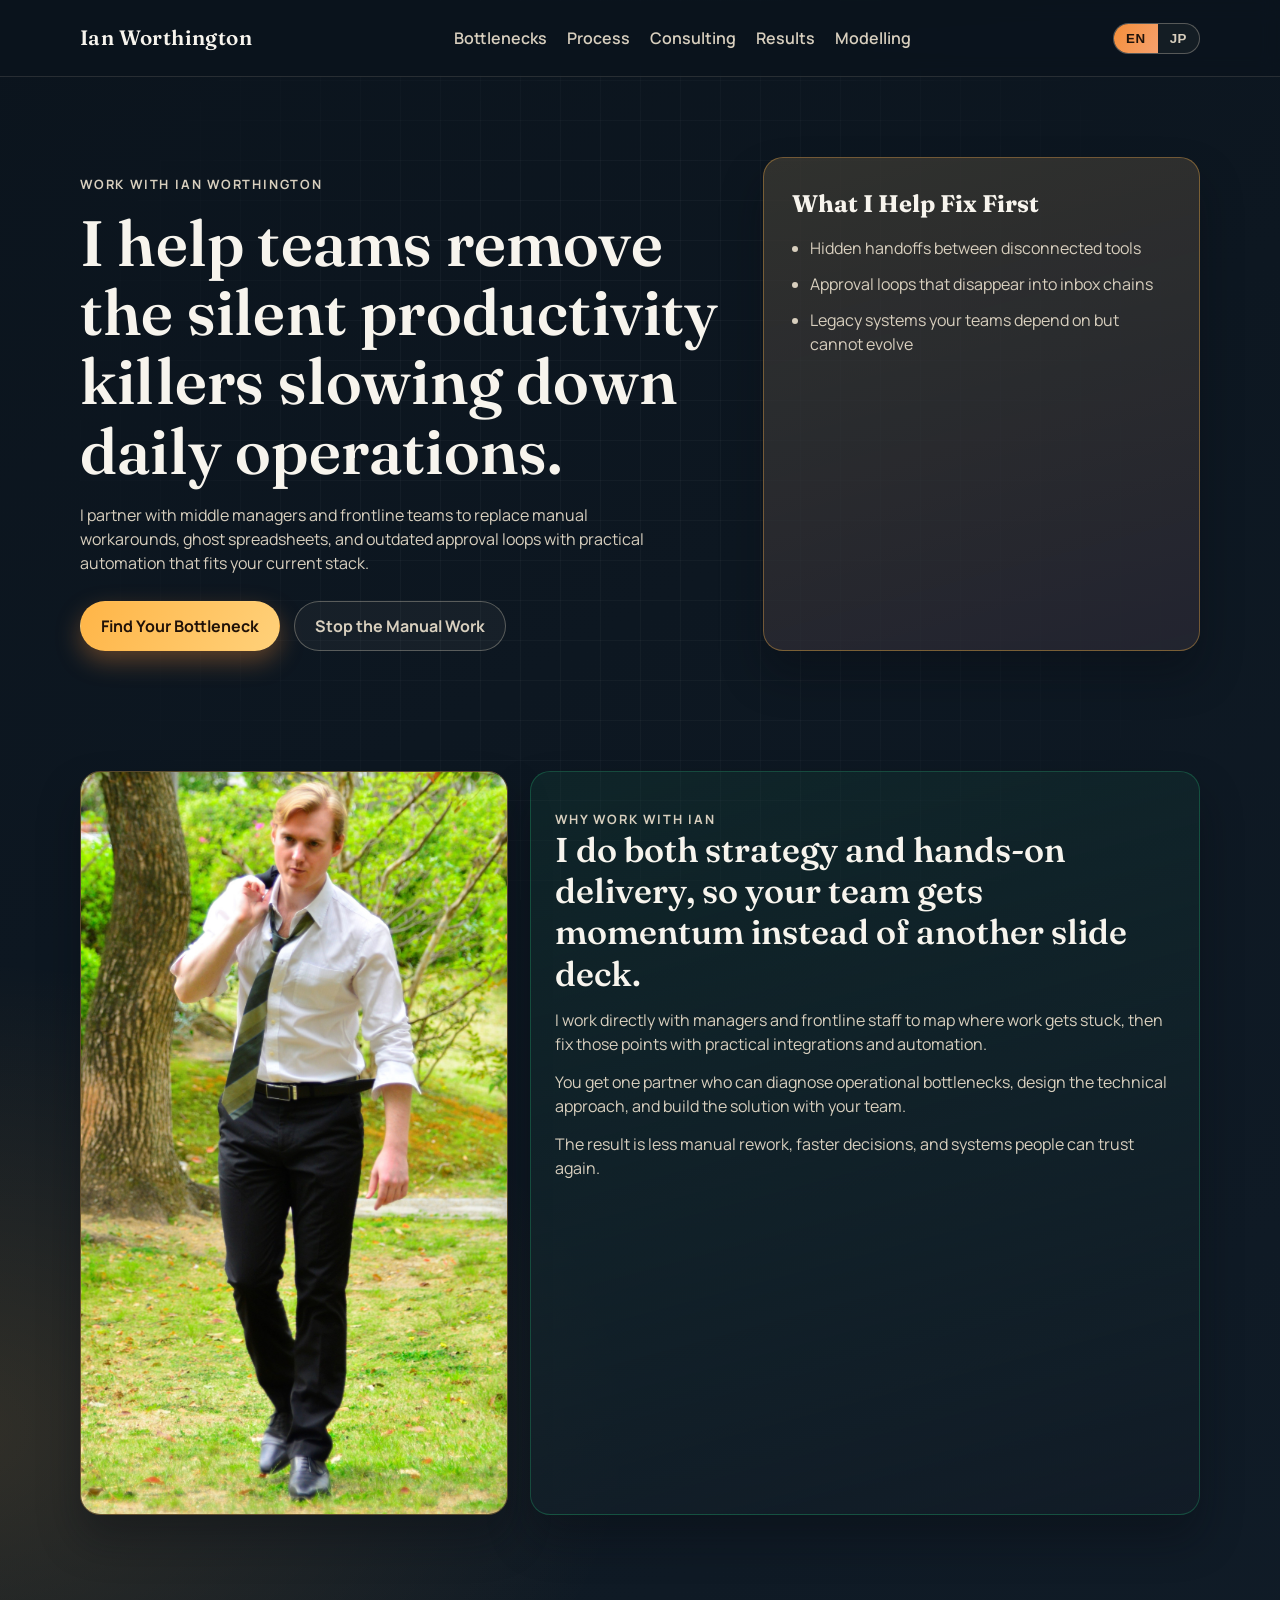
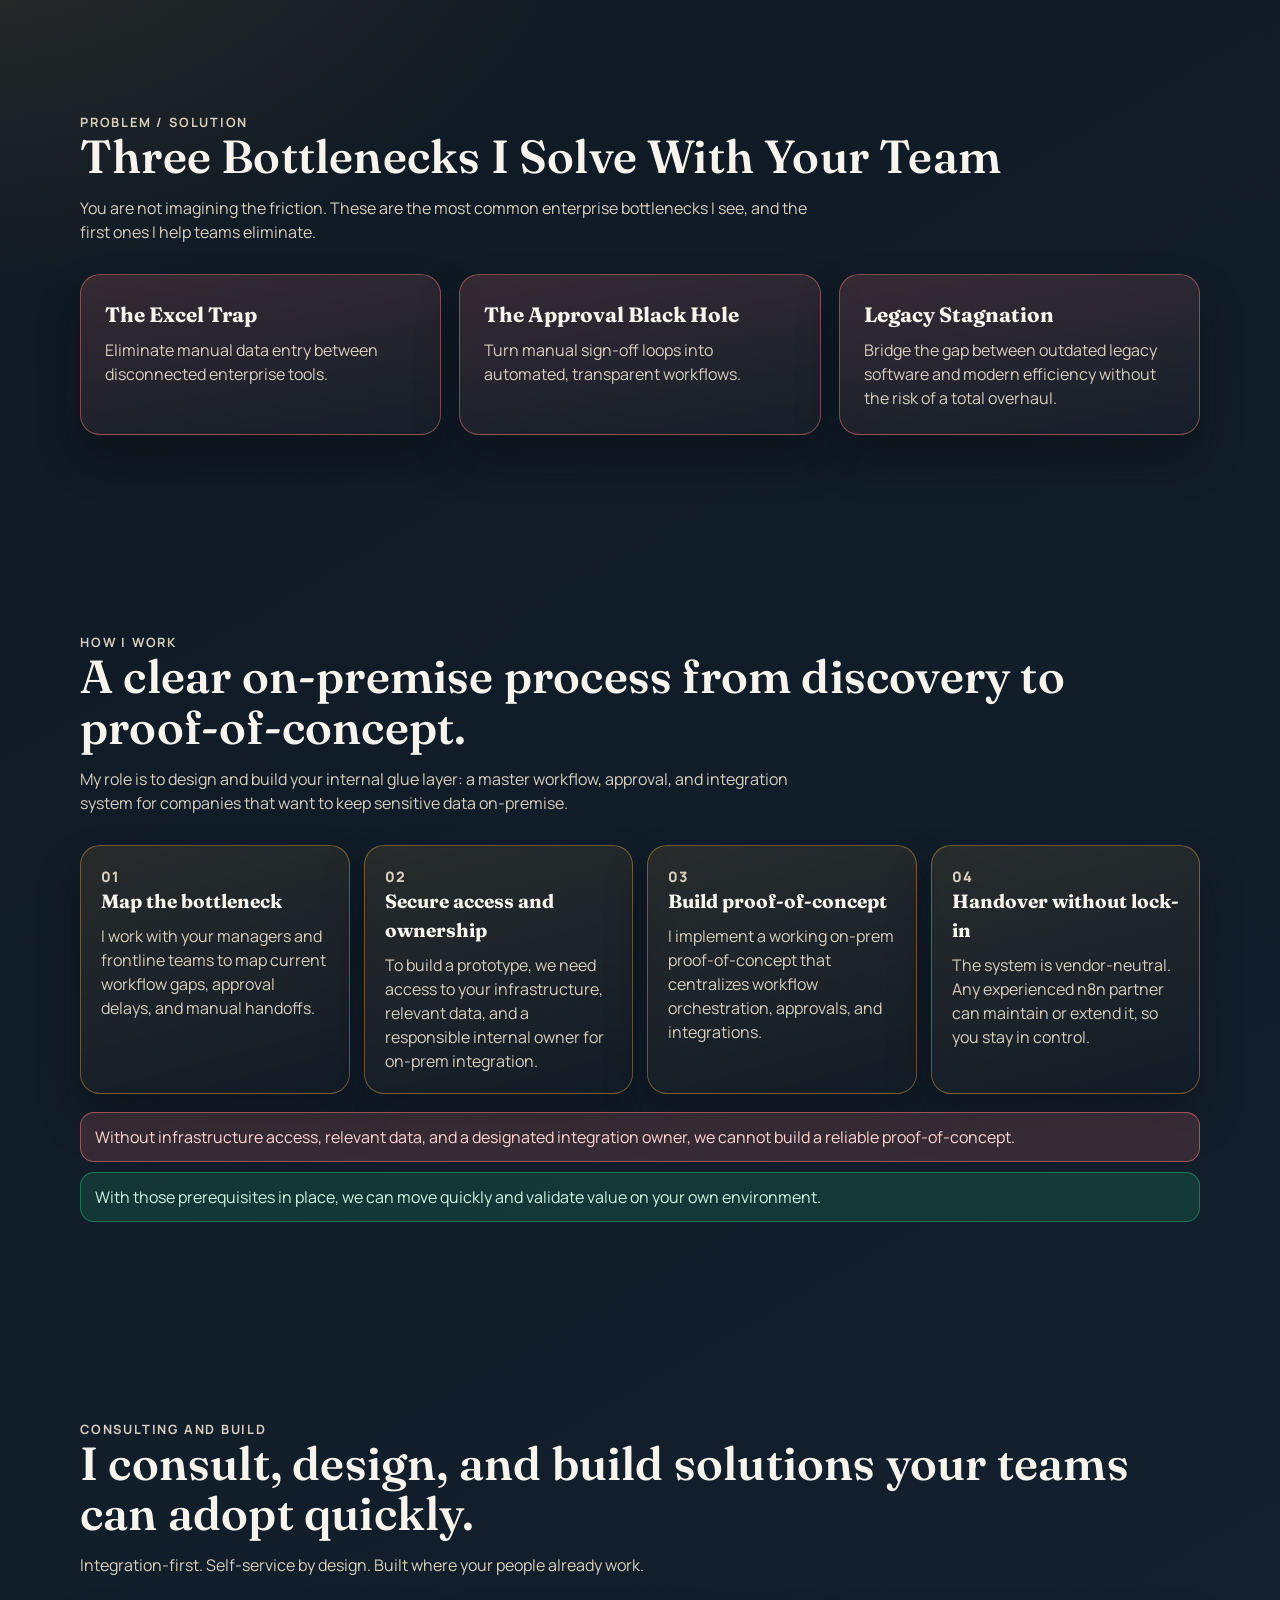
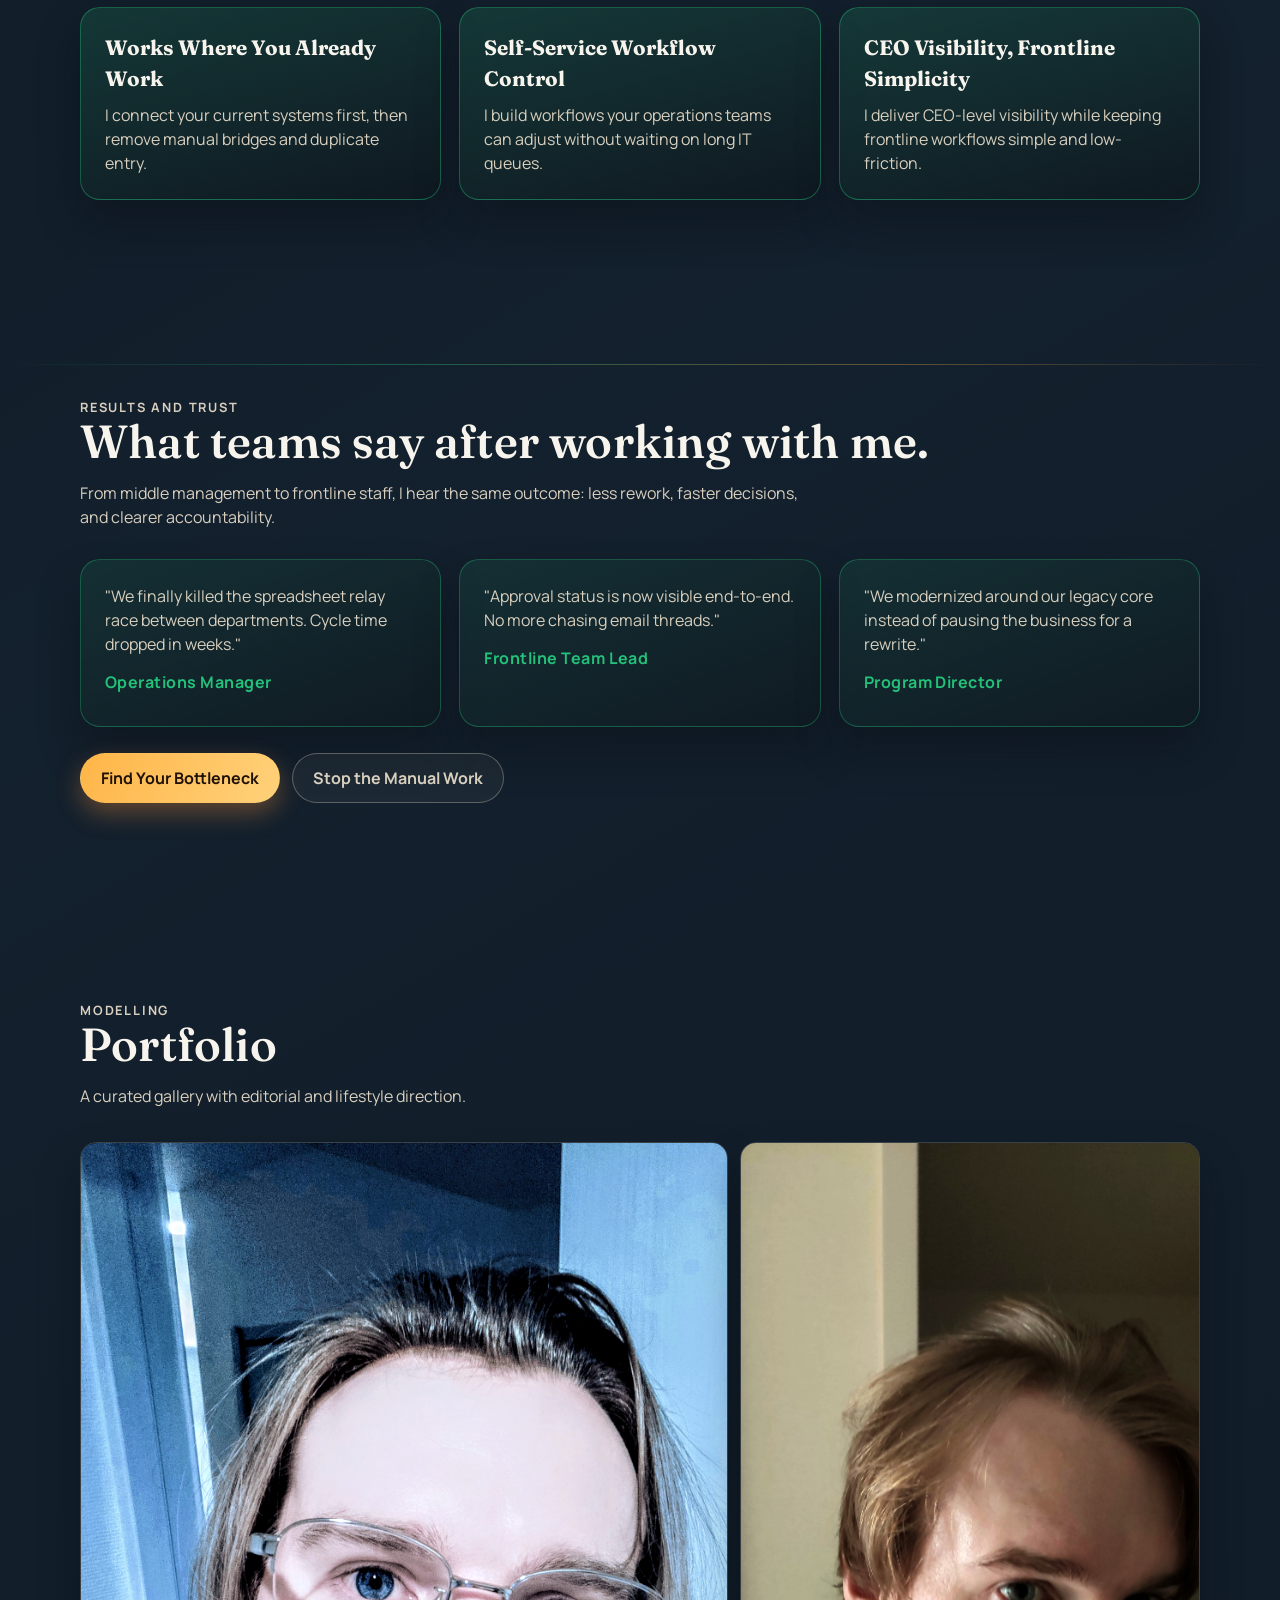
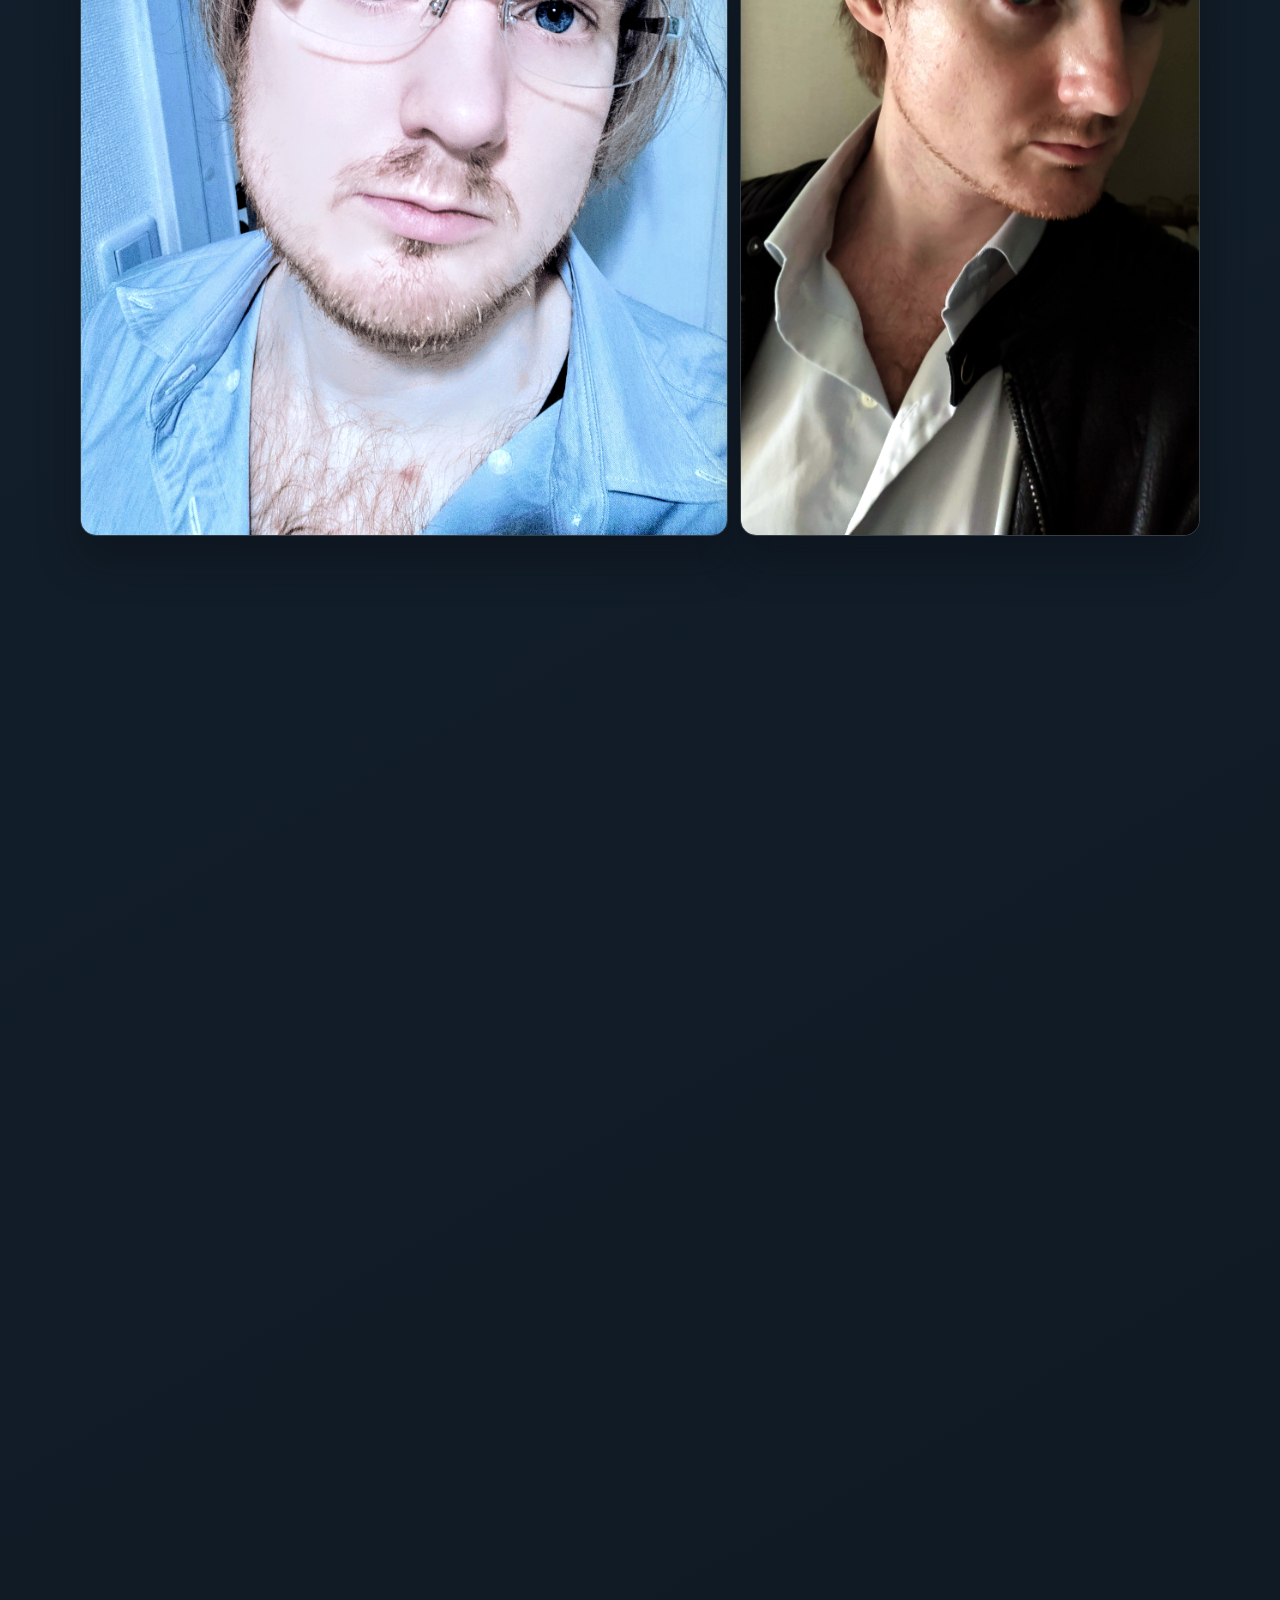
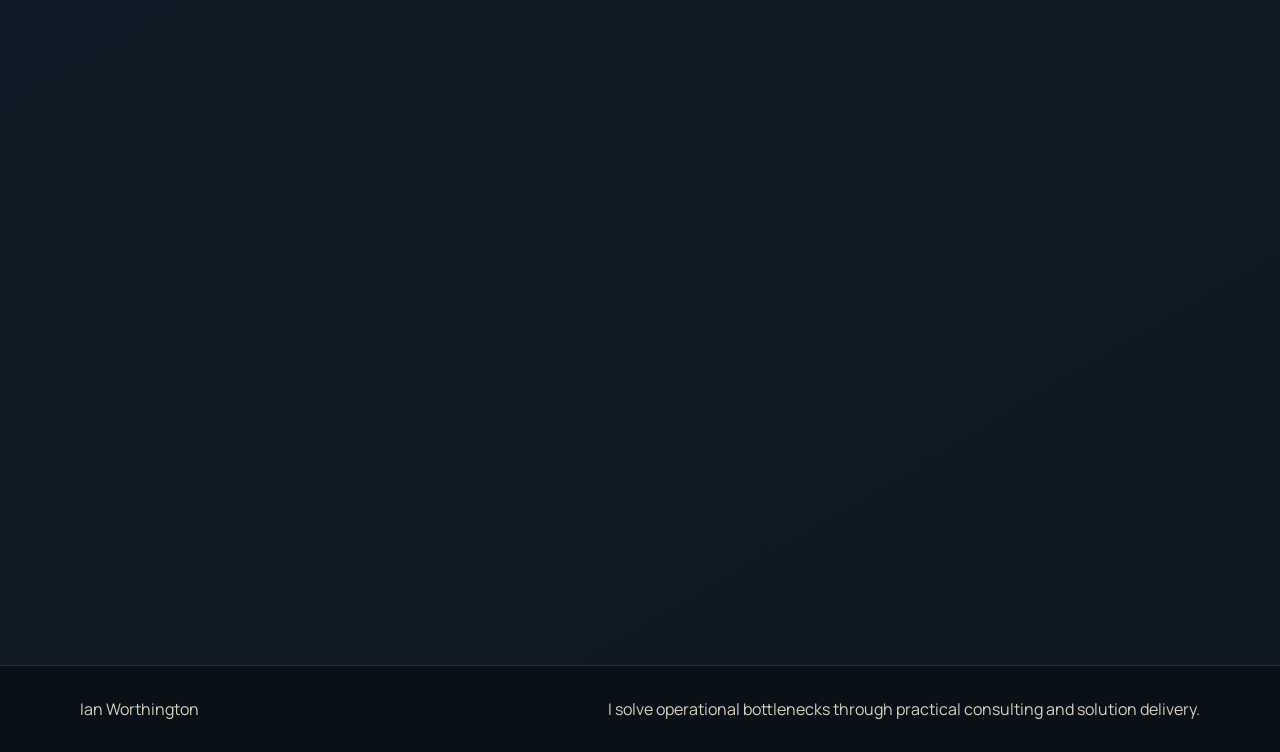
==== index.html @ dff4aef3 "Refactor website content and styling for improved clarity and user experience - Updated translations" ====
﻿<!DOCTYPE html>
<html lang="en">
<head>
  <meta charset="UTF-8">
  <meta name="viewport" content="width=device-width, initial-scale=1.0">
  <title>Ian Worthington | Consulting and Solution Building</title>
  <meta id="meta-description" name="description" content="I help teams remove operational bottlenecks and technical debt through hands-on consulting and practical solution delivery.">
  <link rel="preconnect" href="https://fonts.googleapis.com">
  <link rel="preconnect" href="https://fonts.gstatic.com" crossorigin>
  <link href="https://fonts.googleapis.com/css2?family=Fraunces:opsz,wght@9..144,300..700&family=Manrope:wght@400;500;600;700;800&display=swap" rel="stylesheet">
  <link rel="stylesheet" href="styles.css">
</head>
<body>
  <div class="background-glow" aria-hidden="true"></div>

  <header class="site-header">
    <div class="container nav-wrap">
      <a href="#top" class="brand">Ian Worthington</a>
      <nav class="top-nav" aria-label="Main navigation">
        <a href="#pain" data-i18n="nav.pain">Bottlenecks</a>
        <a href="#process" data-i18n="nav.process">Process</a>
        <a href="#consulting" data-i18n="nav.features">Consulting</a>
        <a href="#proof" data-i18n="nav.proof">Results</a>
        <a href="#modelling" data-i18n="nav.modelling">Modelling</a>
      </nav>
      <div class="lang-switcher" role="group" aria-label="Language selector">
        <button class="lang-btn" type="button" data-lang="en" aria-pressed="false">EN</button>
        <button class="lang-btn" type="button" data-lang="ja" aria-pressed="false">JP</button>
      </div>
    </div>
  </header>

  <main id="top">
    <section class="hero section">
      <div class="container hero-grid">
        <div class="hero-copy reveal">
          <p class="kicker" data-i18n="hero.kicker">Work With Ian Worthington</p>
          <h1 data-i18n="hero.title">I help teams remove the silent productivity killers slowing down daily operations.</h1>
          <p data-i18n="hero.body">
            I partner with middle managers and frontline teams to replace manual workarounds,
            ghost spreadsheets, and outdated approval loops with practical automation that fits your current stack.
          </p>
          <div class="hero-actions">
            <a class="btn btn-primary" href="#pain" data-i18n="hero.ctaPrimary">Find Your Bottleneck</a>
            <a class="btn btn-ghost" href="#consulting" data-i18n="hero.ctaSecondary">Stop the Manual Work</a>
          </div>
        </div>

        <aside class="hero-card reveal" aria-label="Highlights">
          <h2 data-i18n="hero.highlightsTitle">What I Help Fix First</h2>
          <ul>
            <li data-i18n="hero.highlight1">Hidden handoffs between disconnected tools</li>
            <li data-i18n="hero.highlight2">Approval loops that disappear into inbox chains</li>
            <li data-i18n="hero.highlight3">Legacy systems your teams depend on but cannot evolve</li>
          </ul>
        </aside>
      </div>
    </section>

    <section class="section personal-intro" id="about-ian">
      <div class="container personal-intro-grid">
        <figure class="personal-photo reveal">
          <img src="pics/_DSC7587a.jpg" data-i18n-attr="alt:profile.imageAlt" alt="Portrait of Ian Worthington">
        </figure>
        <div class="personal-copy reveal">
          <p class="kicker" data-i18n="profile.kicker">Why Work With Ian</p>
          <h2 data-i18n="profile.title">I do both strategy and hands-on delivery, so your team gets momentum instead of another slide deck.</h2>
          <p data-i18n="profile.line1">I work directly with managers and frontline staff to map where work gets stuck, then fix those points with practical integrations and automation.</p>
          <p data-i18n="profile.line2">You get one partner who can diagnose operational bottlenecks, design the technical approach, and build the solution with your team.</p>
          <p data-i18n="profile.line3">The result is less manual rework, faster decisions, and systems people can trust again.</p>
        </div>
      </div>
    </section>

    <section id="pain" class="section pain-points">
      <div class="container">
        <div class="section-head reveal">
          <p class="kicker" data-i18n="pain.kicker">Problem / Solution</p>
          <h2 data-i18n="pain.title">Three Bottlenecks I Solve With Your Team</h2>
          <p data-i18n="pain.body">You are not imagining the friction. These are the most common enterprise bottlenecks I see, and the first ones I help teams eliminate.</p>
        </div>

        <div class="pain-grid">
          <article class="pain-card reveal">
            <h3 data-i18n="pain.card1.title">The Excel Trap</h3>
            <p data-i18n="pain.card1.body">Eliminate manual data entry between disconnected enterprise tools.</p>
          </article>
          <article class="pain-card reveal">
            <h3 data-i18n="pain.card2.title">The Approval Black Hole</h3>
            <p data-i18n="pain.card2.body">Turn manual sign-off loops into automated, transparent workflows.</p>
          </article>
          <article class="pain-card reveal">
            <h3 data-i18n="pain.card3.title">Legacy Stagnation</h3>
            <p data-i18n="pain.card3.body">Bridge the gap between outdated legacy software and modern efficiency without the risk of a total overhaul.</p>
          </article>
        </div>
      </div>
    </section>

    <section id="process" class="section process-flow">
      <div class="container">
        <div class="section-head reveal">
          <p class="kicker" data-i18n="process.kicker">How I Work</p>
          <h2 data-i18n="process.title">A clear on-premise process from discovery to proof-of-concept.</h2>
          <p data-i18n="process.body">My role is to design and build your internal glue layer: a master workflow, approval, and integration system for companies that want to keep sensitive data on-premise.</p>
        </div>

        <div class="flow-grid">
          <article class="flow-step reveal">
            <p class="flow-step-number">01</p>
            <h3 data-i18n="process.step1.title">Map the bottleneck</h3>
            <p data-i18n="process.step1.body">I work with your managers and frontline teams to map current workflow gaps, approval delays, and manual handoffs.</p>
          </article>
          <article class="flow-step reveal">
            <p class="flow-step-number">02</p>
            <h3 data-i18n="process.step2.title">Secure access and ownership</h3>
            <p data-i18n="process.step2.body">To build a prototype, we need access to your infrastructure, relevant data, and a responsible internal owner for on-prem integration.</p>
          </article>
          <article class="flow-step reveal">
            <p class="flow-step-number">03</p>
            <h3 data-i18n="process.step3.title">Build proof-of-concept</h3>
            <p data-i18n="process.step3.body">I implement a working on-prem proof-of-concept that centralizes workflow orchestration, approvals, and integrations.</p>
          </article>
          <article class="flow-step reveal">
            <p class="flow-step-number">04</p>
            <h3 data-i18n="process.step4.title">Handover without lock-in</h3>
            <p data-i18n="process.step4.body">The system is vendor-neutral. Any experienced n8n partner can maintain or extend it, so you stay in control.</p>
          </article>
        </div>

        <div class="process-notes reveal">
          <p class="process-warning" data-i18n="process.warning">Without infrastructure access, relevant data, and a designated integration owner, we cannot build a reliable proof-of-concept.</p>
          <p class="process-success" data-i18n="process.success">With those prerequisites in place, we can move quickly and validate value on your own environment.</p>
        </div>
      </div>
    </section>

    <section id="consulting" class="section consulting">
      <div class="container">
        <div class="section-head reveal">
          <p class="kicker" data-i18n="features.kicker">Consulting and Build</p>
          <h2 data-i18n="features.title">I consult, design, and build solutions your teams can adopt quickly.</h2>
          <p data-i18n="features.body">Integration-first. Self-service by design. Built where your people already work.</p>
        </div>

        <div class="consulting-grid">
          <article class="service-card service-card-success reveal">
            <h3 data-i18n="features.card1.title">Works Where You Already Work</h3>
            <p data-i18n="features.card1.body">I connect your current systems first, then remove manual bridges and duplicate entry.</p>
          </article>
          <article class="service-card service-card-success reveal">
            <h3 data-i18n="features.card2.title">Self-Service Workflow Control</h3>
            <p data-i18n="features.card2.body">I build workflows your operations teams can adjust without waiting on long IT queues.</p>
          </article>
          <article class="service-card service-card-success reveal">
            <h3 data-i18n="features.card3.title">CEO Visibility, Frontline Simplicity</h3>
            <p data-i18n="features.card3.body">I deliver CEO-level visibility while keeping frontline workflows simple and low-friction.</p>
          </article>
        </div>
      </div>
    </section>

    <section id="proof" class="section proof">
      <div class="container">
        <div class="section-head reveal">
          <p class="kicker" data-i18n="proof.kicker">Results and Trust</p>
          <h2 data-i18n="proof.title">What teams say after working with me.</h2>
          <p data-i18n="proof.body">From middle management to frontline staff, I hear the same outcome: less rework, faster decisions, and clearer accountability.</p>
        </div>

        <div class="proof-grid">
          <article class="proof-card reveal">
            <p data-i18n="proof.quote1">"We finally killed the spreadsheet relay race between departments. Cycle time dropped in weeks."</p>
            <h3 data-i18n="proof.role1">Operations Manager</h3>
          </article>
          <article class="proof-card reveal">
            <p data-i18n="proof.quote2">"Approval status is now visible end-to-end. No more chasing email threads."</p>
            <h3 data-i18n="proof.role2">Frontline Team Lead</h3>
          </article>
          <article class="proof-card reveal">
            <p data-i18n="proof.quote3">"We modernized around our legacy core instead of pausing the business for a rewrite."</p>
            <h3 data-i18n="proof.role3">Program Director</h3>
          </article>
        </div>

        <div class="proof-cta reveal">
          <a class="btn btn-primary" href="#pain" data-i18n="proof.cta1">Find Your Bottleneck</a>
          <a class="btn btn-ghost" href="#consulting" data-i18n="proof.cta2">Stop the Manual Work</a>
        </div>
      </div>
    </section>

    <section id="modelling" class="section modelling">
      <div class="container">
        <div class="section-head reveal">
          <p class="kicker" data-i18n="modelling.kicker">Modelling</p>
          <h2 data-i18n="modelling.title">Portfolio</h2>
          <p data-i18n="modelling.body">A curated gallery with editorial and lifestyle direction.</p>
        </div>

        <div class="gallery" role="list" data-i18n-attr="aria-label:modelling.galleryAria" aria-label="Modelling portfolio images">
          <figure class="gallery-item reveal" role="listitem">
            <img src="pics/IMG_20220305_025509.jpg" data-i18n-attr="alt:modelling.image1" alt="Portfolio image 1">
          </figure>
          <figure class="gallery-item reveal" role="listitem">
            <img src="pics/IMG_20221105_110325 (1).jpg" data-i18n-attr="alt:modelling.image2" alt="Portfolio image 2">
          </figure>
          <figure class="gallery-item reveal" role="listitem">
            <img src="pics/IMG_20260312_080546.jpg" data-i18n-attr="alt:modelling.image3" alt="Portfolio image 3">
          </figure>
          <figure class="gallery-item reveal" role="listitem">
            <img src="pics/me.jpg" data-i18n-attr="alt:modelling.image4" alt="Portfolio image 4">
          </figure>
          <figure class="gallery-item reveal" role="listitem">
            <img src="pics/_DSC7587a.jpg" data-i18n-attr="alt:modelling.image5" alt="Portfolio image 5">
          </figure>
        </div>
      </div>
    </section>
  </main>

  <footer class="site-footer">
    <div class="container">
      <p>Ian Worthington</p>
      <p data-i18n="footer.tagline">I solve operational bottlenecks through practical consulting and solution delivery.</p>
    </div>
  </footer>

  <script src="script.js"></script>
</body>
</html>
---- styles.css ----
﻿:root {
  --bg: #0d1720;
  --bg-soft: #1b2a37;
  --panel: rgba(24, 35, 47, 0.74);
  --panel-strong: rgba(14, 22, 31, 0.9);
  --text: #f7f4ed;
  --muted: #d8cfbe;
  --accent: #f58f3a;
  --accent-2: #ffcf6a;
  --warn: #ffb547;
  --warn-soft: rgba(255, 181, 71, 0.2);
  --danger: #ff7e79;
  --danger-soft: rgba(255, 126, 121, 0.16);
  --success: #24c17a;
  --success-soft: rgba(36, 193, 122, 0.16);
  --line: rgba(255, 207, 106, 0.24);
  --radius: 20px;
  --shadow: 0 24px 40px rgba(7, 12, 18, 0.36);
}

* {
  box-sizing: border-box;
}

html,
body {
  margin: 0;
  padding: 0;
}

body {
  font-family: "Manrope", "Segoe UI", sans-serif;
  color: var(--text);
  background:
    radial-gradient(1200px 700px at 82% -8%, rgba(255, 126, 121, 0.22), transparent 66%),
    radial-gradient(1100px 760px at -4% 20%, rgba(255, 181, 71, 0.15), transparent 62%),
    linear-gradient(150deg, #0b141d 0%, #13202d 50%, #0e1822 100%);
  line-height: 1.5;
  overflow-x: hidden;
}

.background-glow {
  position: fixed;
  inset: 0;
  pointer-events: none;
  background-image:
    linear-gradient(rgba(255, 255, 255, 0.03) 1px, transparent 1px),
    linear-gradient(90deg, rgba(255, 255, 255, 0.03) 1px, transparent 1px);
  background-size: 40px 40px;
  mask-image: radial-gradient(circle at center, black 35%, transparent 80%);
  z-index: -1;
}

.container {
  width: min(1120px, 92vw);
  margin: 0 auto;
}

.site-header {
  position: sticky;
  top: 0;
  z-index: 20;
  backdrop-filter: blur(10px);
  background-color: rgba(11, 20, 29, 0.78);
  border-bottom: 1px solid rgba(216, 207, 190, 0.14);
}

.nav-wrap {
  display: flex;
  align-items: center;
  justify-content: space-between;
  min-height: 76px;
  gap: 16px;
}

.brand {
  color: var(--text);
  text-decoration: none;
  font-family: "Fraunces", Georgia, serif;
  font-weight: 600;
  letter-spacing: 0.4px;
  font-size: clamp(1.05rem, 2vw, 1.3rem);
  white-space: nowrap;
}

.top-nav {
  display: flex;
  gap: 20px;
  flex-wrap: wrap;
}

.top-nav a {
  text-decoration: none;
  color: var(--muted);
  font-weight: 600;
  transition: color 0.2s ease;
}

.top-nav a:hover,
.top-nav a:focus-visible {
  color: var(--accent-2);
}

.lang-switcher {
  display: inline-flex;
  border: 1px solid rgba(216, 205, 187, 0.34);
  border-radius: 999px;
  overflow: hidden;
  background: rgba(216, 205, 187, 0.05);
}

.lang-btn {
  border: 0;
  color: var(--muted);
  background: transparent;
  padding: 7px 12px;
  font-weight: 700;
  letter-spacing: 0.04em;
  cursor: pointer;
}

.lang-btn:hover,
.lang-btn:focus-visible {
  color: var(--accent-2);
  outline: none;
}

.lang-btn.is-active {
  background: linear-gradient(120deg, var(--accent) 0%, #f6a16e 100%);
  color: #1f130b;
}

.section {
  padding: 92px 0;
}

.hero {
  padding-top: 80px;
}

.hero-grid {
  display: grid;
  grid-template-columns: 1.2fr 0.8fr;
  gap: 28px;
  align-items: stretch;
}

.kicker {
  color: var(--accent-2);
  text-transform: uppercase;
  letter-spacing: 0.14em;
  font-size: 0.8rem;
  margin-bottom: 14px;
  font-weight: 700;
}

.hero-copy h1,
.section-head h2 {
  margin: 0;
  font-family: "Fraunces", Georgia, serif;
  font-weight: 580;
  line-height: 1.08;
  letter-spacing: 0.2px;
}

.hero-copy h1 {
  font-size: clamp(2rem, 5.8vw, 4rem);
  max-width: 16ch;
}

.hero-copy p {
  margin-top: 18px;
  max-width: 58ch;
  color: var(--muted);
}

.hero-actions {
  display: flex;
  gap: 14px;
  margin-top: 26px;
  flex-wrap: wrap;
}

.btn {
  display: inline-block;
  padding: 12px 20px;
  border-radius: 999px;
  font-weight: 700;
  text-decoration: none;
  border: 1px solid transparent;
  transition: transform 0.2s ease, box-shadow 0.2s ease, border-color 0.2s ease;
}

.btn:hover,
.btn:focus-visible {
  transform: translateY(-2px);
}

.btn-primary {
  color: #201208;
  background: linear-gradient(120deg, var(--warn) 0%, #ffd17a 100%);
  box-shadow: 0 10px 24px rgba(245, 143, 58, 0.35);
}

.btn-ghost {
  color: var(--muted);
  border-color: rgba(216, 205, 187, 0.35);
  background-color: rgba(216, 205, 187, 0.05);
}

.hero-card {
  background: linear-gradient(165deg, rgba(255, 181, 71, 0.12), rgba(255, 126, 121, 0.06)), var(--panel);
  border: 1px solid rgba(255, 181, 71, 0.36);
  border-radius: var(--radius);
  padding: 28px;
  box-shadow: var(--shadow);
}

.hero-card h2 {
  font-family: "Fraunces", Georgia, serif;
  margin-top: 0;
  margin-bottom: 14px;
}

.hero-card ul {
  padding-left: 18px;
  margin: 0;
  color: var(--muted);
}

.hero-card li + li {
  margin-top: 12px;
}

.section-head p {
  margin: 14px 0 0;
  color: var(--muted);
  max-width: 74ch;
}

.section-head h2 {
  font-size: clamp(1.8rem, 4vw, 2.9rem);
}

.personal-intro {
  padding-top: 28px;
}

.personal-intro-grid {
  display: grid;
  grid-template-columns: 0.78fr 1.22fr;
  gap: 22px;
  align-items: stretch;
}

.personal-photo {
  margin: 0;
  border-radius: var(--radius);
  overflow: hidden;
  border: 1px solid rgba(255, 181, 71, 0.3);
  box-shadow: var(--shadow);
  min-height: 280px;
}

.personal-photo img {
  display: block;
  width: 100%;
  height: 100%;
  object-fit: cover;
  object-position: center 20%;
}

.personal-copy {
  background: linear-gradient(165deg, rgba(36, 193, 122, 0.08), rgba(18, 28, 39, 0.92));
  border: 1px solid rgba(36, 193, 122, 0.28);
  border-radius: var(--radius);
  box-shadow: var(--shadow);
  padding: 24px;
}

.personal-copy h2 {
  margin: 0;
  font-family: "Fraunces", Georgia, serif;
  font-weight: 560;
  line-height: 1.2;
  font-size: clamp(1.5rem, 3.1vw, 2.15rem);
}

.personal-copy p {
  margin: 14px 0 0;
  color: var(--muted);
}

.pain-grid,
.consulting-grid,
.proof-grid {
  margin-top: 30px;
  display: grid;
  grid-template-columns: repeat(3, minmax(0, 1fr));
  gap: 18px;
}

.flow-grid {
  margin-top: 30px;
  display: grid;
  grid-template-columns: repeat(4, minmax(0, 1fr));
  gap: 14px;
}

.flow-step {
  border-radius: var(--radius);
  padding: 20px;
  box-shadow: var(--shadow);
  background: linear-gradient(165deg, rgba(255, 181, 71, 0.1), rgba(18, 28, 39, 0.95));
  border: 1px solid rgba(255, 181, 71, 0.38);
}

.flow-step-number {
  margin: 0 0 10px;
  color: var(--accent-2);
  font-weight: 800;
  letter-spacing: 0.08em;
  font-size: 0.9rem;
}

.flow-step h3 {
  margin: 0 0 8px;
  font-family: "Fraunces", Georgia, serif;
  font-size: 1.2rem;
}

.flow-step p {
  margin: 0;
  color: var(--muted);
}

.process-notes {
  margin-top: 18px;
  display: grid;
  gap: 10px;
}

.process-warning,
.process-success {
  margin: 0;
  border-radius: 14px;
  padding: 12px 14px;
}

.process-warning {
  border: 1px solid rgba(255, 126, 121, 0.5);
  background: var(--danger-soft);
  color: #ffd6d4;
}

.process-success {
  border: 1px solid rgba(36, 193, 122, 0.46);
  background: var(--success-soft);
  color: #cbf7e2;
}

.pain-card,
.service-card,
.proof-card {
  border-radius: var(--radius);
  padding: 24px;
  box-shadow: var(--shadow);
}

.pain-card {
  background: linear-gradient(170deg, var(--danger-soft), rgba(22, 31, 42, 0.95));
  border: 1px solid rgba(255, 126, 121, 0.45);
}

.pain-card h3,
.service-card h3,
.proof-card h3 {
  margin-top: 0;
  margin-bottom: 8px;
  font-family: "Fraunces", Georgia, serif;
  font-size: 1.3rem;
}

.pain-card p,
.service-card p,
.proof-card p {
  margin: 0;
  color: var(--muted);
}

.service-card {
  background: linear-gradient(165deg, var(--success-soft), rgba(15, 24, 32, 0.92));
  border: 1px solid rgba(36, 193, 122, 0.4);
  transition: transform 0.25s ease, border-color 0.25s ease;
}

.service-card-success:hover,
.proof-card:hover,
.pain-card:hover {
  transform: translateY(-4px);
}

.service-card:hover {
  border-color: rgba(55, 223, 142, 0.7);
}

.proof {
  position: relative;
}

.proof::before {
  content: "";
  position: absolute;
  inset: 12% 0 auto;
  height: 1px;
  background: linear-gradient(90deg, transparent 0%, rgba(36, 193, 122, 0.38) 30%, rgba(255, 181, 71, 0.34) 70%, transparent 100%);
}

.proof-card {
  background: linear-gradient(160deg, rgba(36, 193, 122, 0.1), rgba(16, 26, 34, 0.9));
  border: 1px solid rgba(36, 193, 122, 0.34);
}

.proof-card h3 {
  margin-top: 14px;
  font-size: 1rem;
  color: var(--success);
  font-family: "Manrope", "Segoe UI", sans-serif;
  letter-spacing: 0.03em;
}

.proof-cta {
  margin-top: 26px;
  display: flex;
  gap: 12px;
  flex-wrap: wrap;
}

.gallery {
  margin-top: 34px;
  display: grid;
  grid-template-columns: repeat(12, 1fr);
  gap: 12px;
}

.gallery-item {
  margin: 0;
  border-radius: 16px;
  overflow: hidden;
  min-height: 180px;
  border: 1px solid rgba(216, 205, 187, 0.2);
  box-shadow: var(--shadow);
  transform: translateY(0);
  transition: transform 0.3s ease, filter 0.3s ease;
}

.gallery-item:nth-child(1),
.gallery-item:nth-child(4) {
  grid-column: span 7;
}

.gallery-item:nth-child(2),
.gallery-item:nth-child(3),
.gallery-item:nth-child(5),
.gallery-item:nth-child(6),
.gallery-item:nth-child(7) {
  grid-column: span 5;
}

.gallery-item img {
  width: 100%;
  height: 100%;
  object-fit: cover;
  display: block;
  filter: saturate(0.92) contrast(1.02);
}

.gallery-item:hover {
  transform: translateY(-5px) scale(1.01);
}

.site-footer {
  border-top: 1px solid rgba(216, 205, 187, 0.15);
  background: rgba(9, 14, 20, 0.75);
}

.site-footer .container {
  min-height: 86px;
  display: flex;
  justify-content: space-between;
  align-items: center;
  color: var(--muted);
}

.reveal {
  opacity: 0;
  transform: translateY(22px);
}

.reveal.is-visible {
  animation: rise-in 700ms ease forwards;
}

@keyframes rise-in {
  0% {
    opacity: 0;
    transform: translateY(22px);
  }
  100% {
    opacity: 1;
    transform: translateY(0);
  }
}

@media (max-width: 980px) {
  .hero-grid {
    grid-template-columns: 1fr;
  }

  .personal-intro-grid {
    grid-template-columns: 1fr;
  }

  .personal-photo {
    min-height: 320px;
  }

  .pain-grid,
  .flow-grid,
  .consulting-grid,
  .proof-grid {
    grid-template-columns: 1fr;
  }

  .gallery {
    grid-template-columns: repeat(2, 1fr);
  }

  .gallery-item,
  .gallery-item:nth-child(1),
  .gallery-item:nth-child(2),
  .gallery-item:nth-child(3),
  .gallery-item:nth-child(4),
  .gallery-item:nth-child(5),
  .gallery-item:nth-child(6),
  .gallery-item:nth-child(7) {
    grid-column: span 1;
    min-height: 240px;
  }
}

@media (max-width: 640px) {
  .section {
    padding: 74px 0;
  }

  .nav-wrap {
    flex-wrap: wrap;
    justify-content: center;
    gap: 10px;
    padding: 10px 0;
  }

  .top-nav {
    justify-content: center;
    gap: 14px;
  }

  .site-footer .container {
    flex-direction: column;
    justify-content: center;
    gap: 4px;
    text-align: center;
    padding: 18px 0;
  }

  .lang-btn {
    padding: 6px 10px;
  }
}
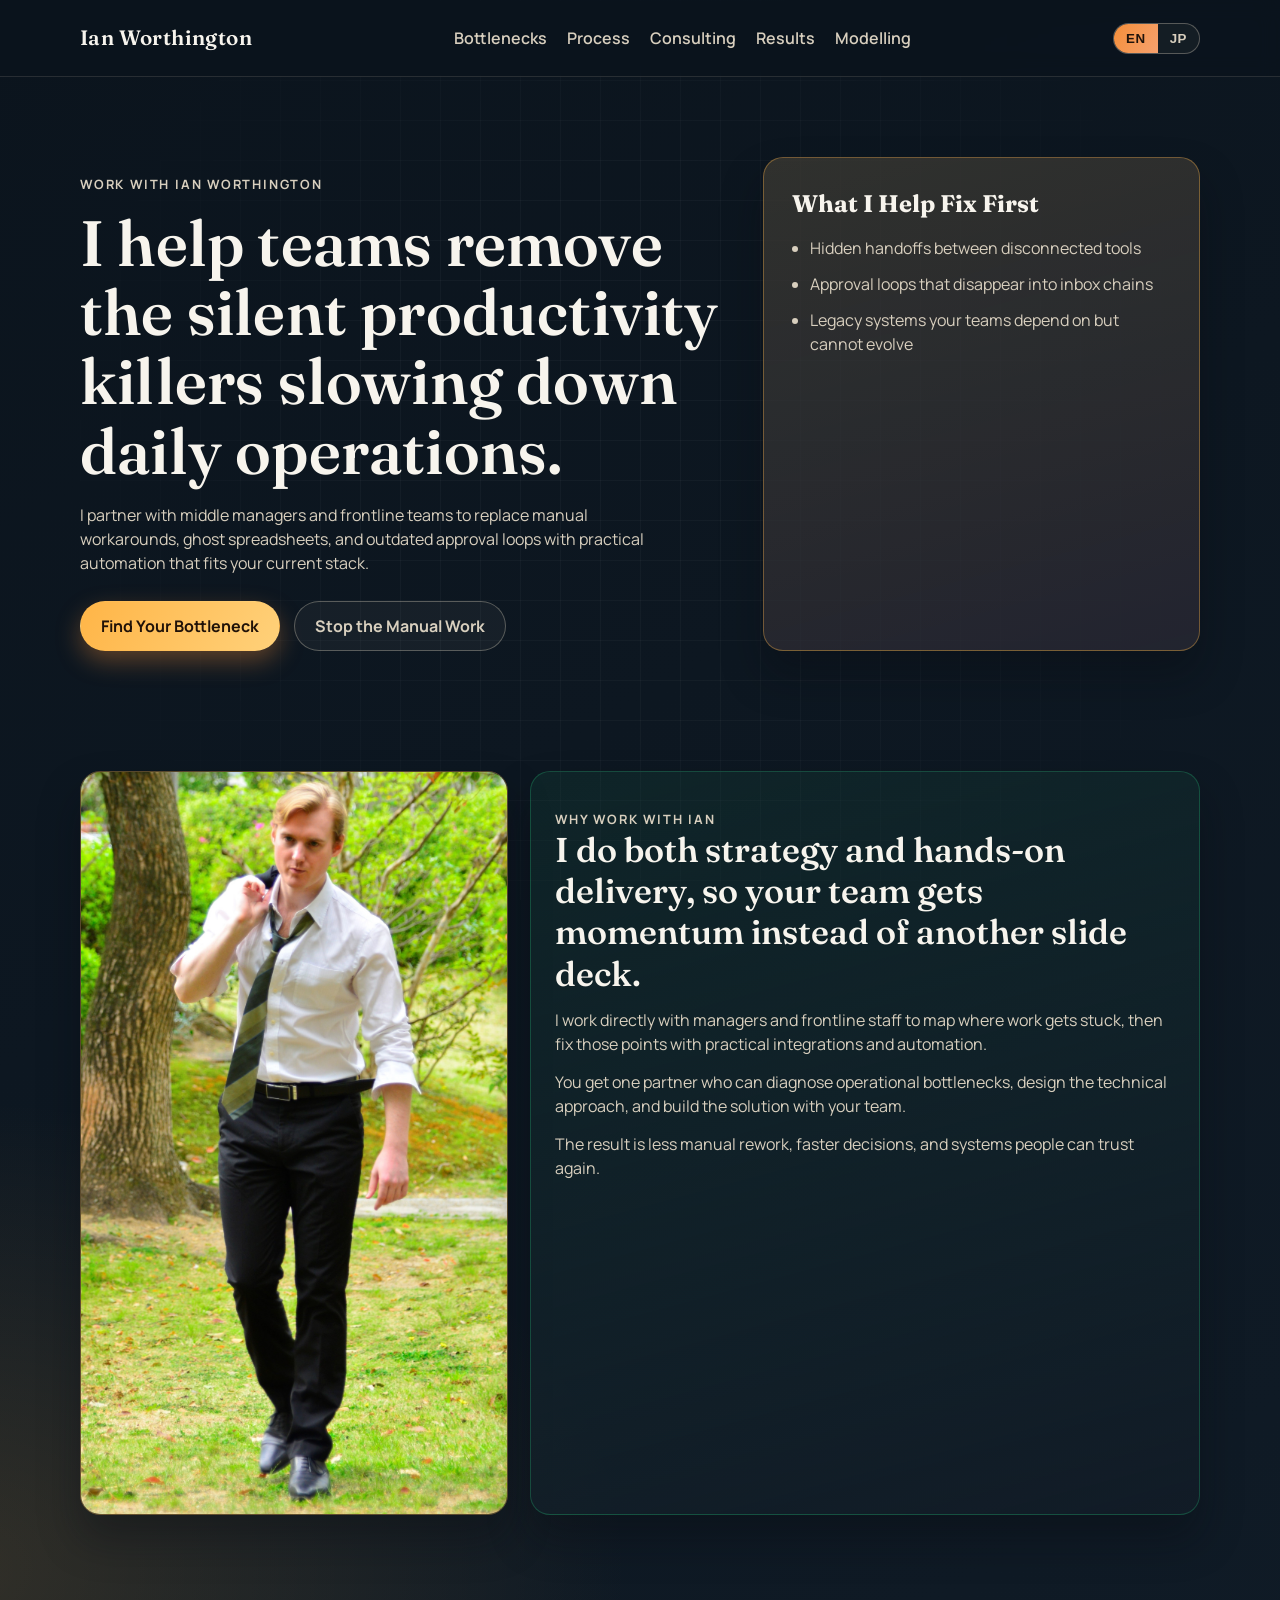
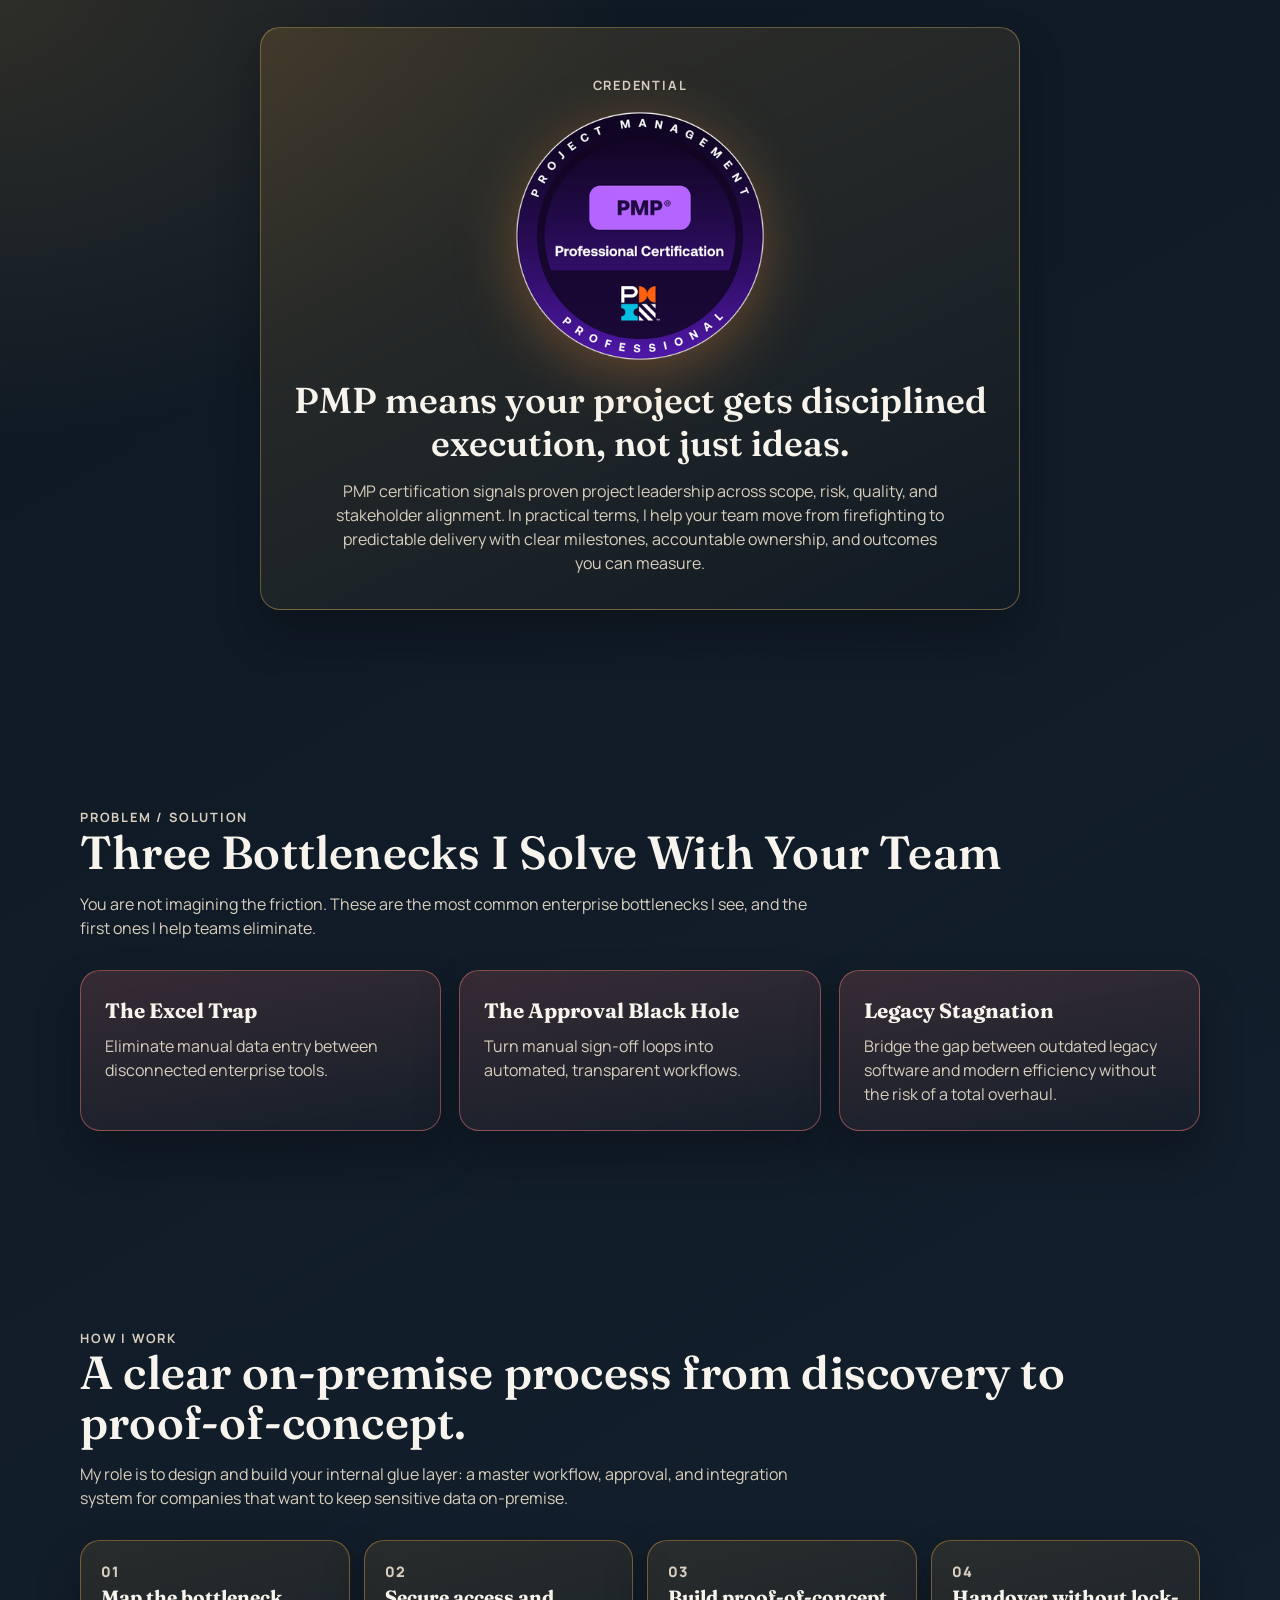
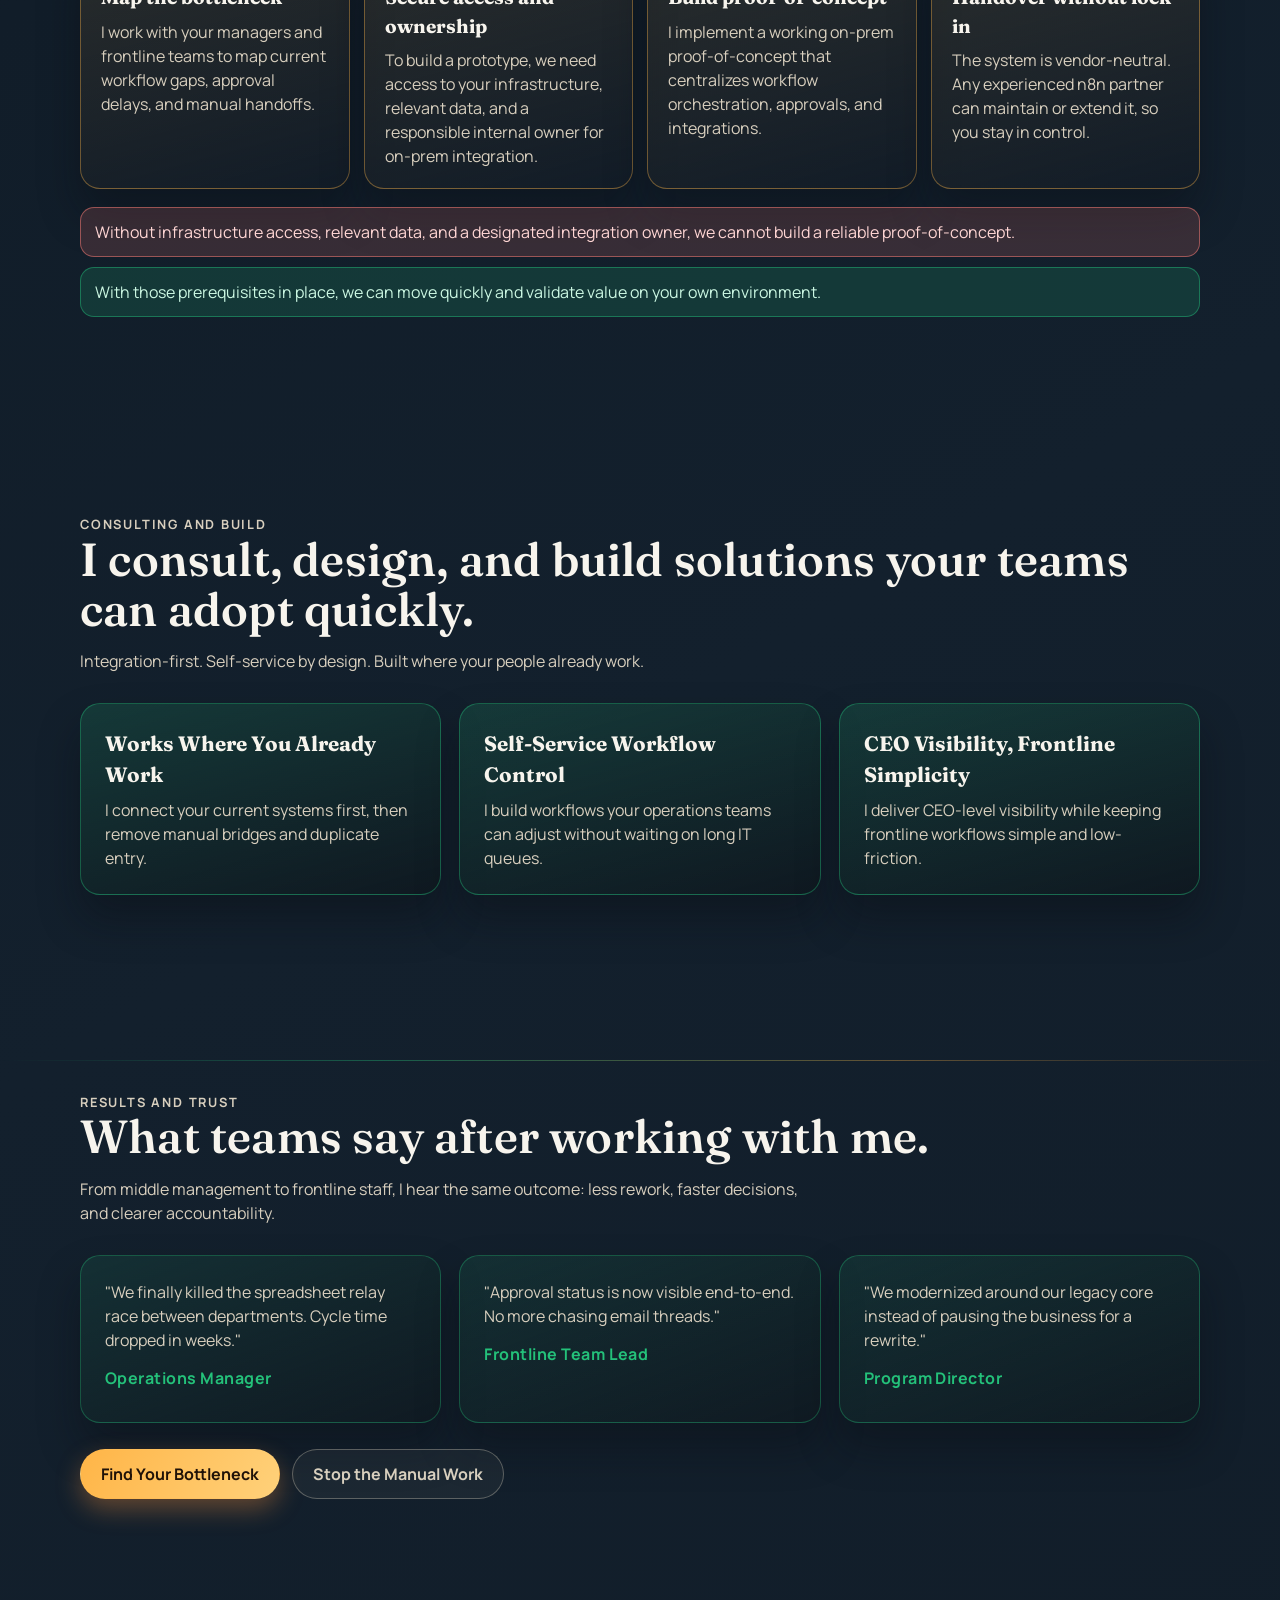
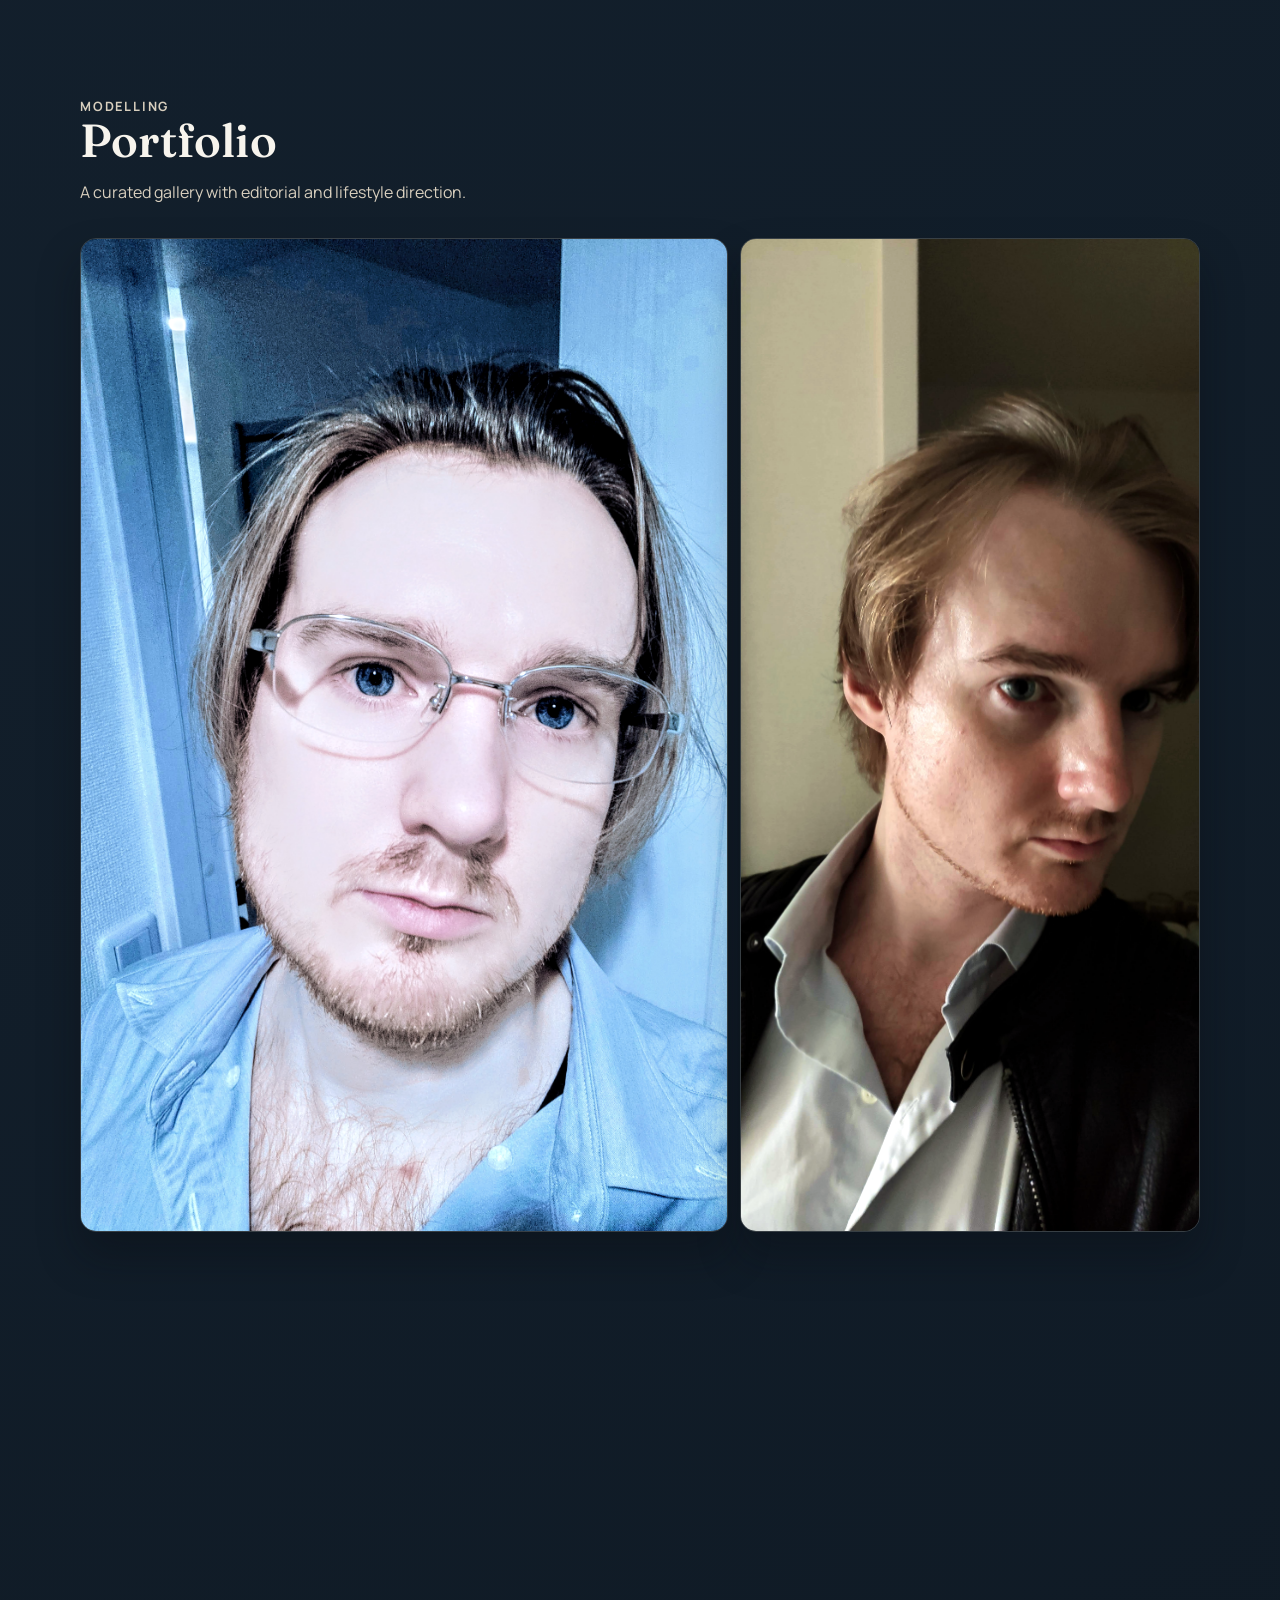
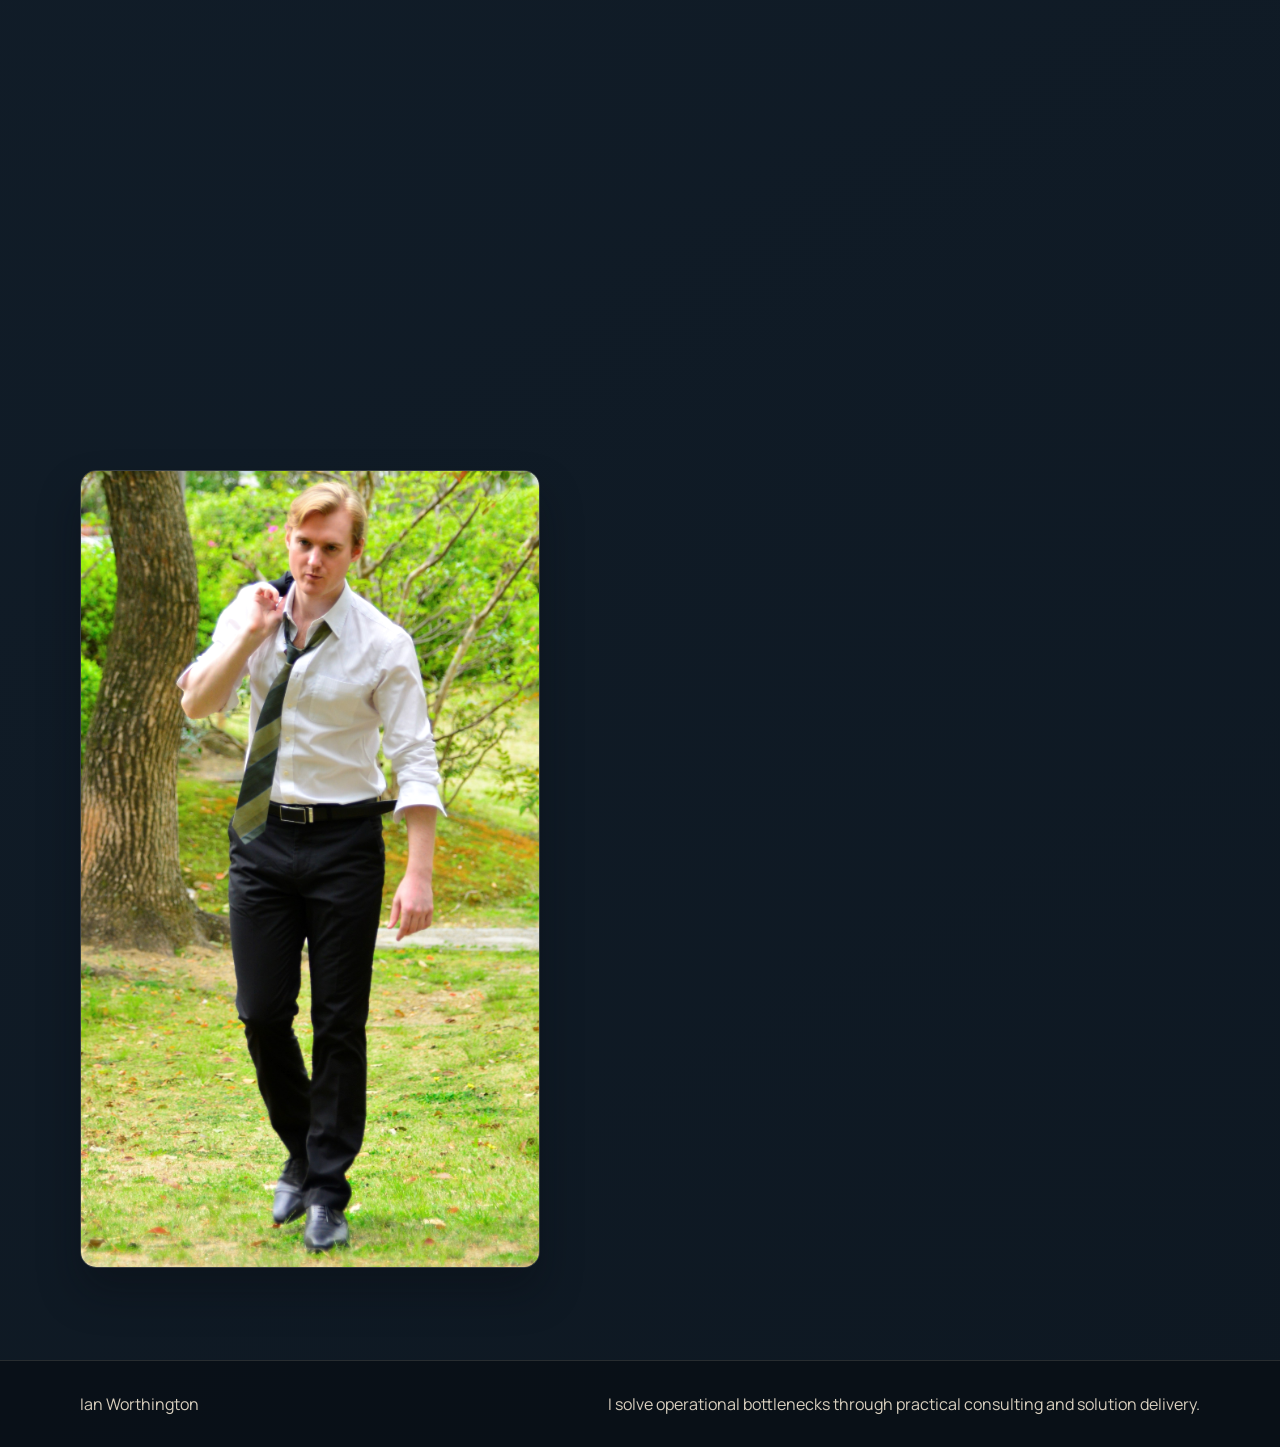
==== commit f0a7d40f: "Refactor code structure for improved readability and maintainability" ====
--- a/index.html
+++ b/index.html
@@ -72,6 +72,15 @@
       </div>
     </section>
 
+    <section class="section pmp-credential" id="pmp">
+      <div class="container pmp-credential-wrap reveal">
+        <p class="kicker" data-i18n="pmp.kicker">Credential</p>
+        <img class="pmp-badge" src="pmp-badge.png" data-i18n-attr="alt:pmp.badgeAlt" alt="Project Management Professional certification badge">
+        <h2 data-i18n="pmp.title">PMP means your project gets disciplined execution, not just ideas.</h2>
+        <p data-i18n="pmp.body">PMP certification signals proven project leadership across scope, risk, quality, and stakeholder alignment. In practical terms, I help your team move from firefighting to predictable delivery with clear milestones, accountable ownership, and outcomes you can measure.</p>
+      </div>
+    </section>
+
     <section id="pain" class="section pain-points">
       <div class="container">
         <div class="section-head reveal">
--- a/styles.css
+++ b/styles.css
@@ -174,6 +174,48 @@
   color: var(--muted);
 }
 
+.pmp-credential {
+  padding-top: 20px;
+}
+
+.pmp-credential-wrap {
+  text-align: center;
+  max-width: 760px;
+  margin: 0 auto;
+  padding: 34px 28px;
+  border-radius: var(--radius);
+  border: 1px solid rgba(255, 207, 106, 0.34);
+  background: linear-gradient(155deg, rgba(255, 181, 71, 0.15), rgba(16, 27, 37, 0.92));
+  box-shadow: var(--shadow);
+}
+
+.pmp-credential-wrap .kicker {
+  margin-bottom: 16px;
+}
+
+.pmp-badge {
+  display: block;
+  width: clamp(168px, 25vw, 250px);
+  aspect-ratio: 1 / 1;
+  object-fit: contain;
+  margin: 0 auto 18px;
+  filter: drop-shadow(0 14px 30px rgba(245, 143, 58, 0.32));
+}
+
+.pmp-credential-wrap h2 {
+  margin: 0;
+  font-family: "Fraunces", Georgia, serif;
+  font-weight: 580;
+  line-height: 1.2;
+  font-size: clamp(1.4rem, 3.2vw, 2.25rem);
+}
+
+.pmp-credential-wrap p {
+  margin: 14px auto 0;
+  max-width: 62ch;
+  color: var(--muted);
+}
+
 .hero-actions {
   display: flex;
   gap: 14px;
@@ -554,6 +596,14 @@
     padding: 74px 0;
   }
 
+  .pmp-credential-wrap {
+    padding: 28px 20px;
+  }
+
+  .pmp-badge {
+    width: clamp(148px, 44vw, 210px);
+  }
+
   .nav-wrap {
     flex-wrap: wrap;
     justify-content: center;
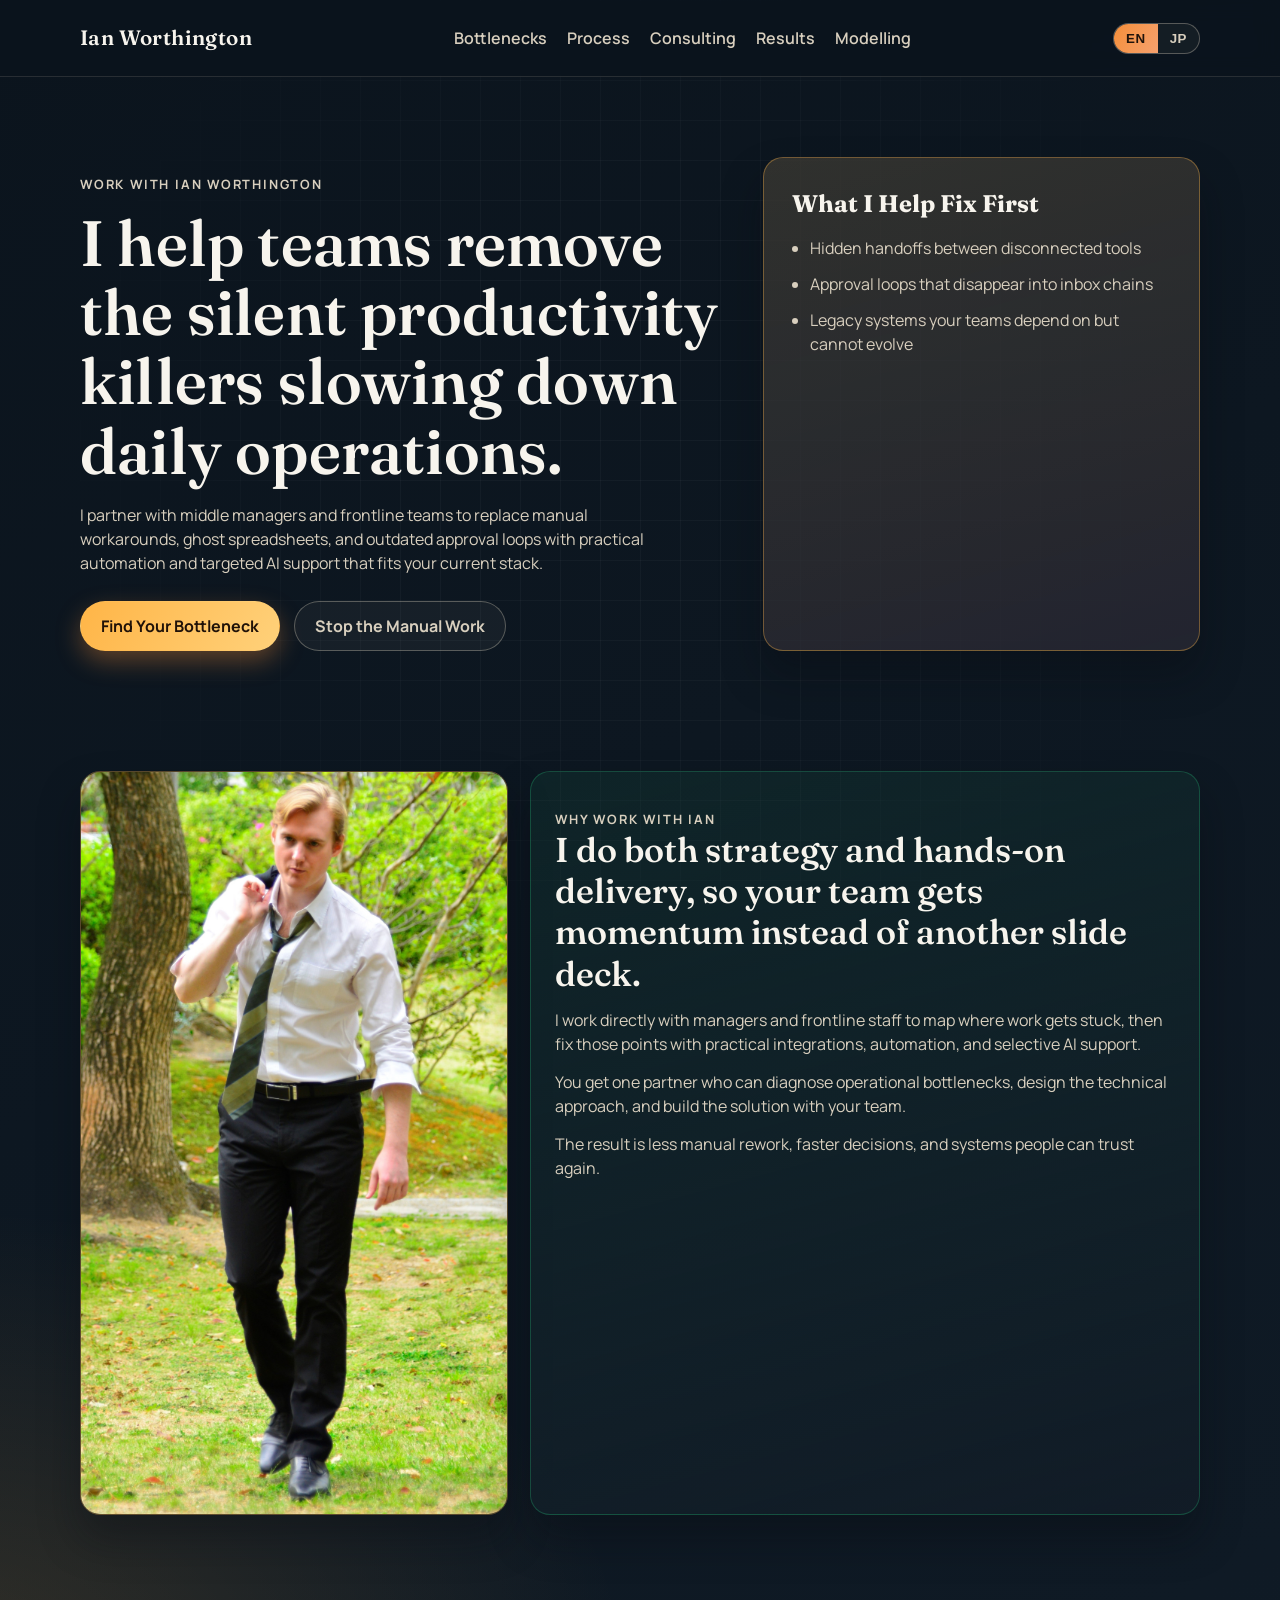
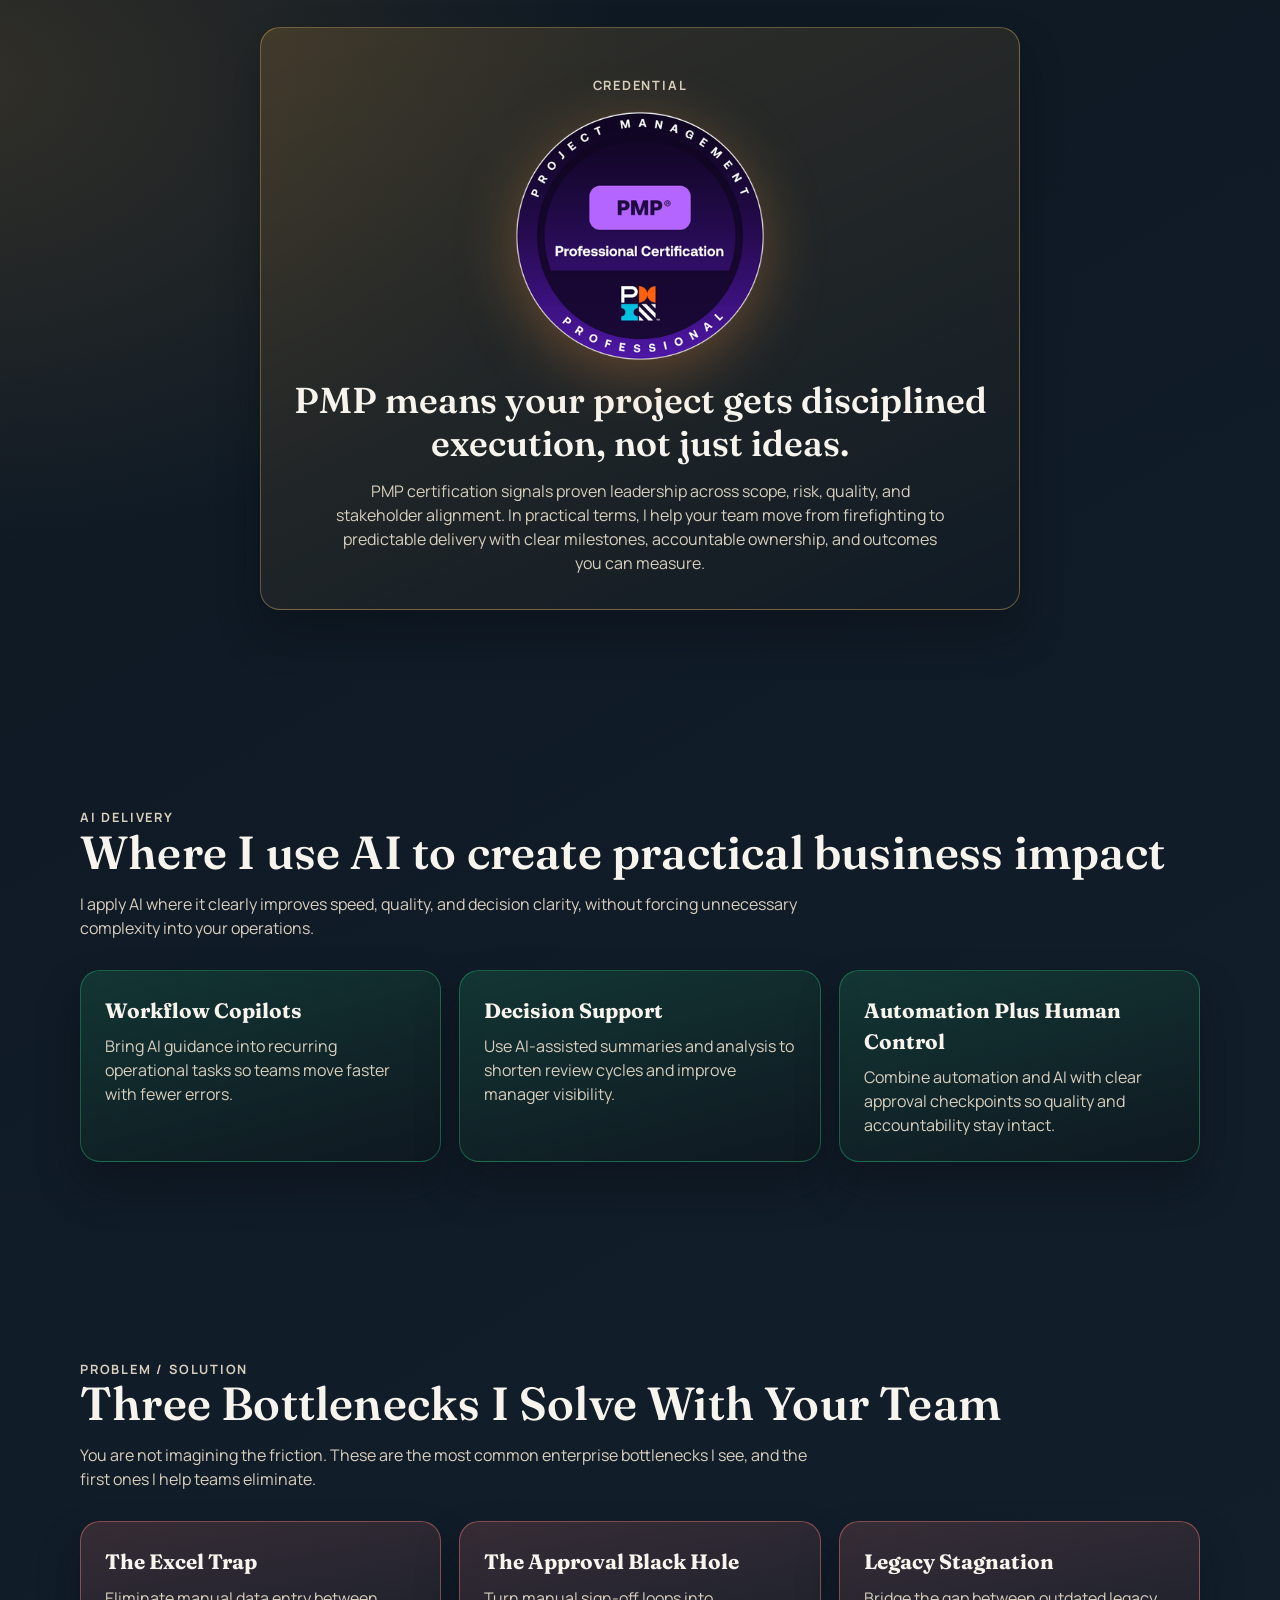
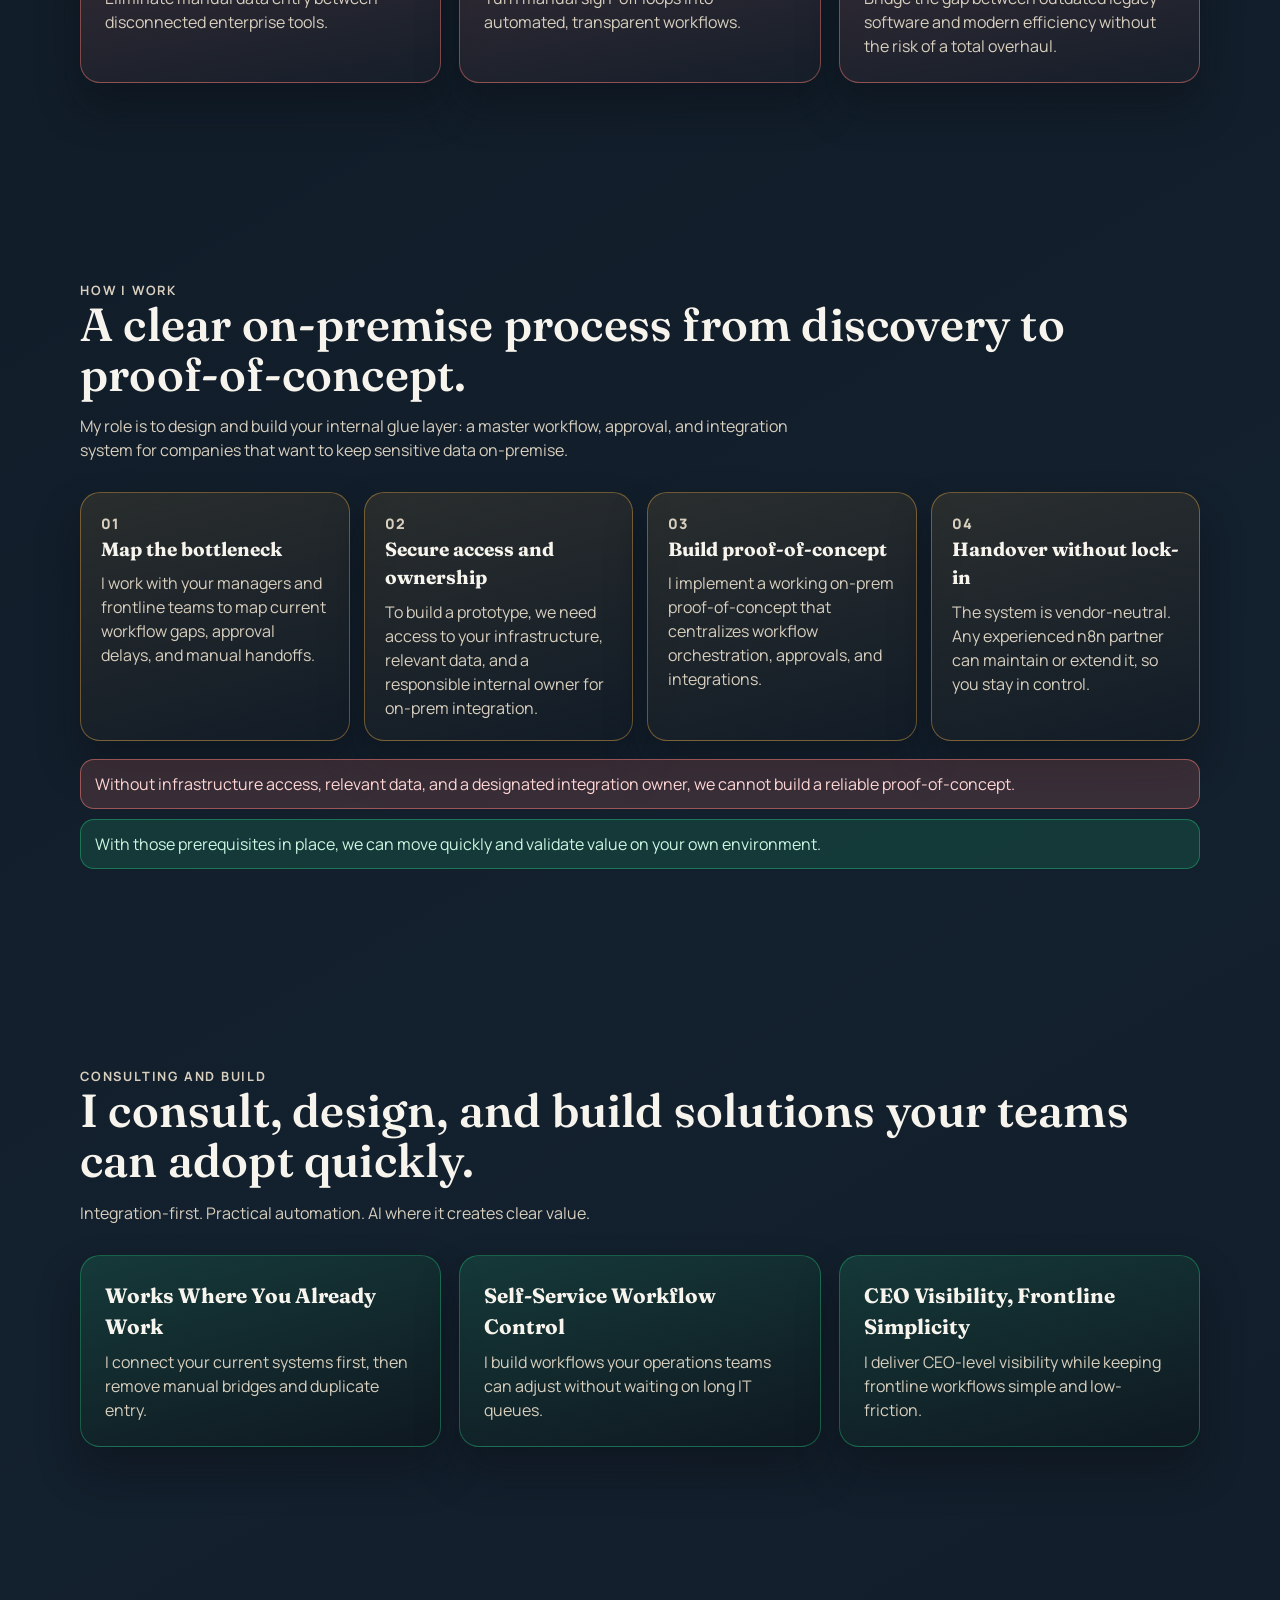
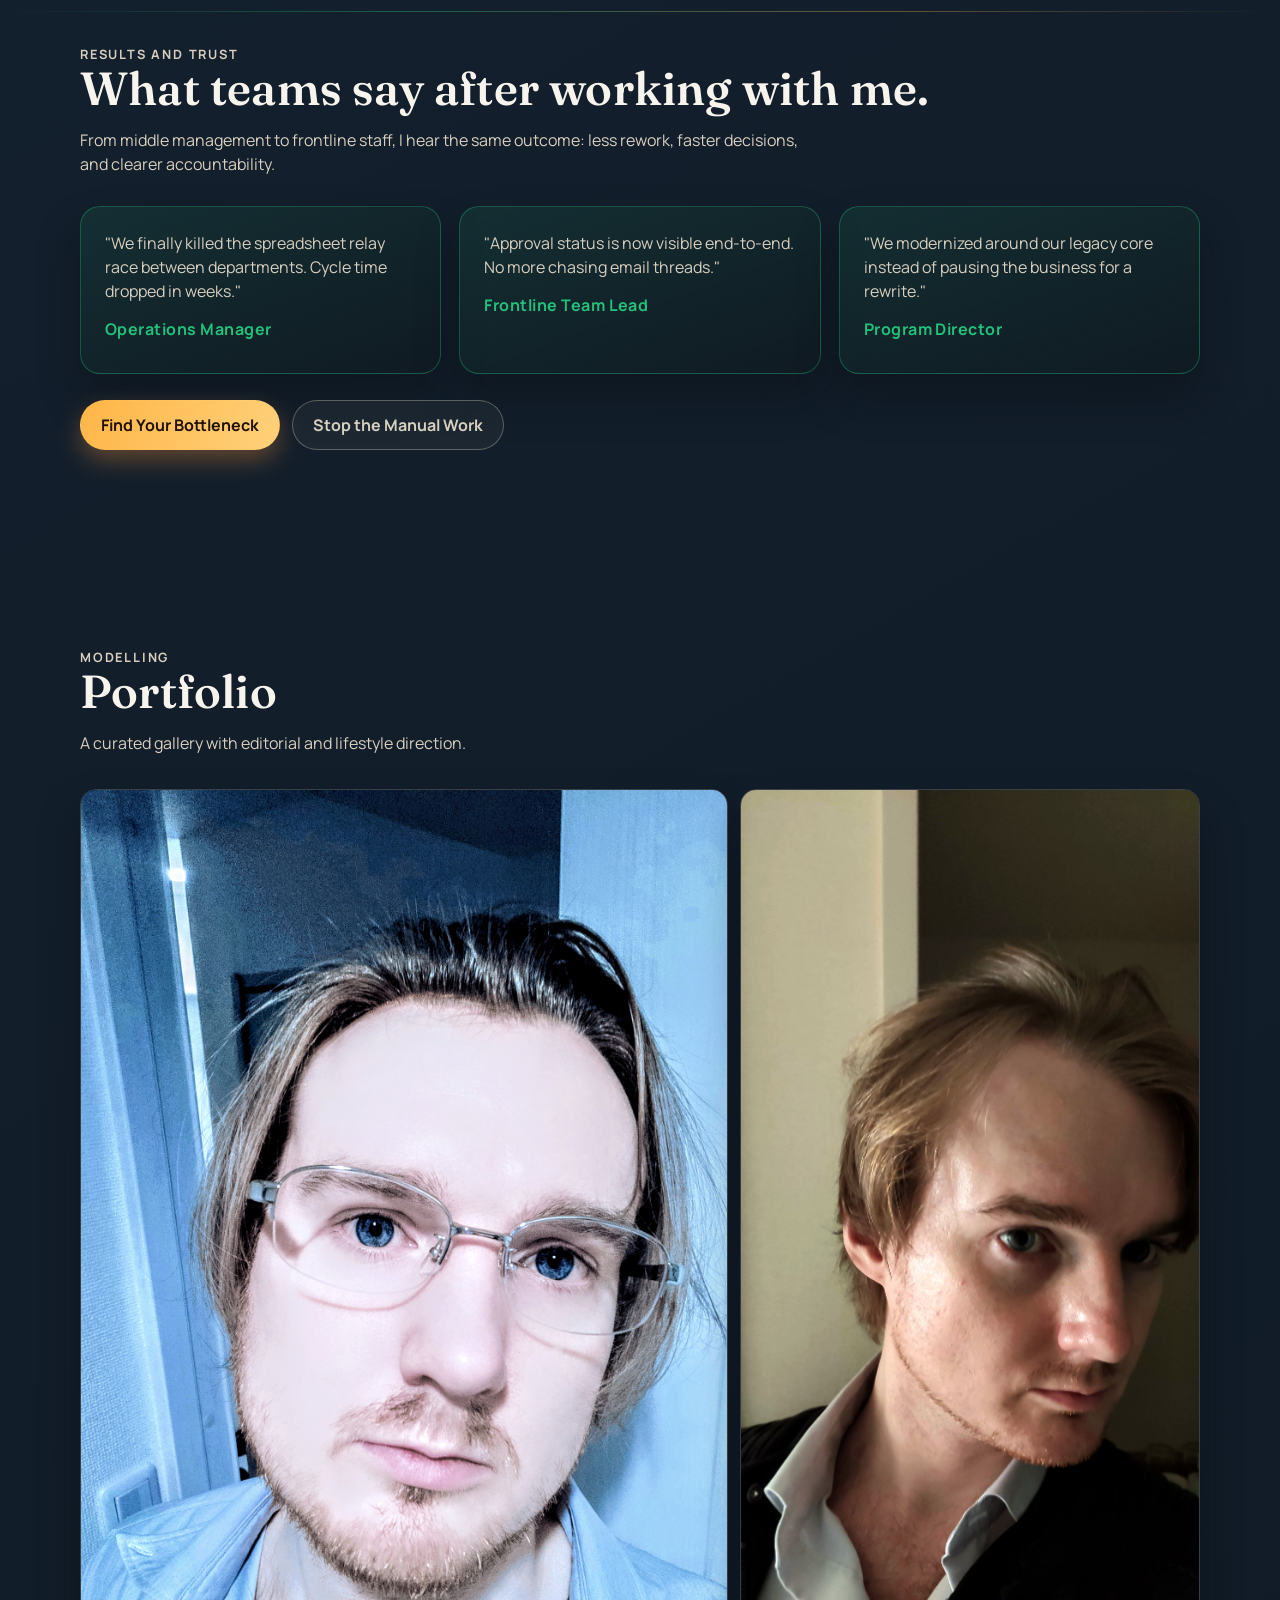
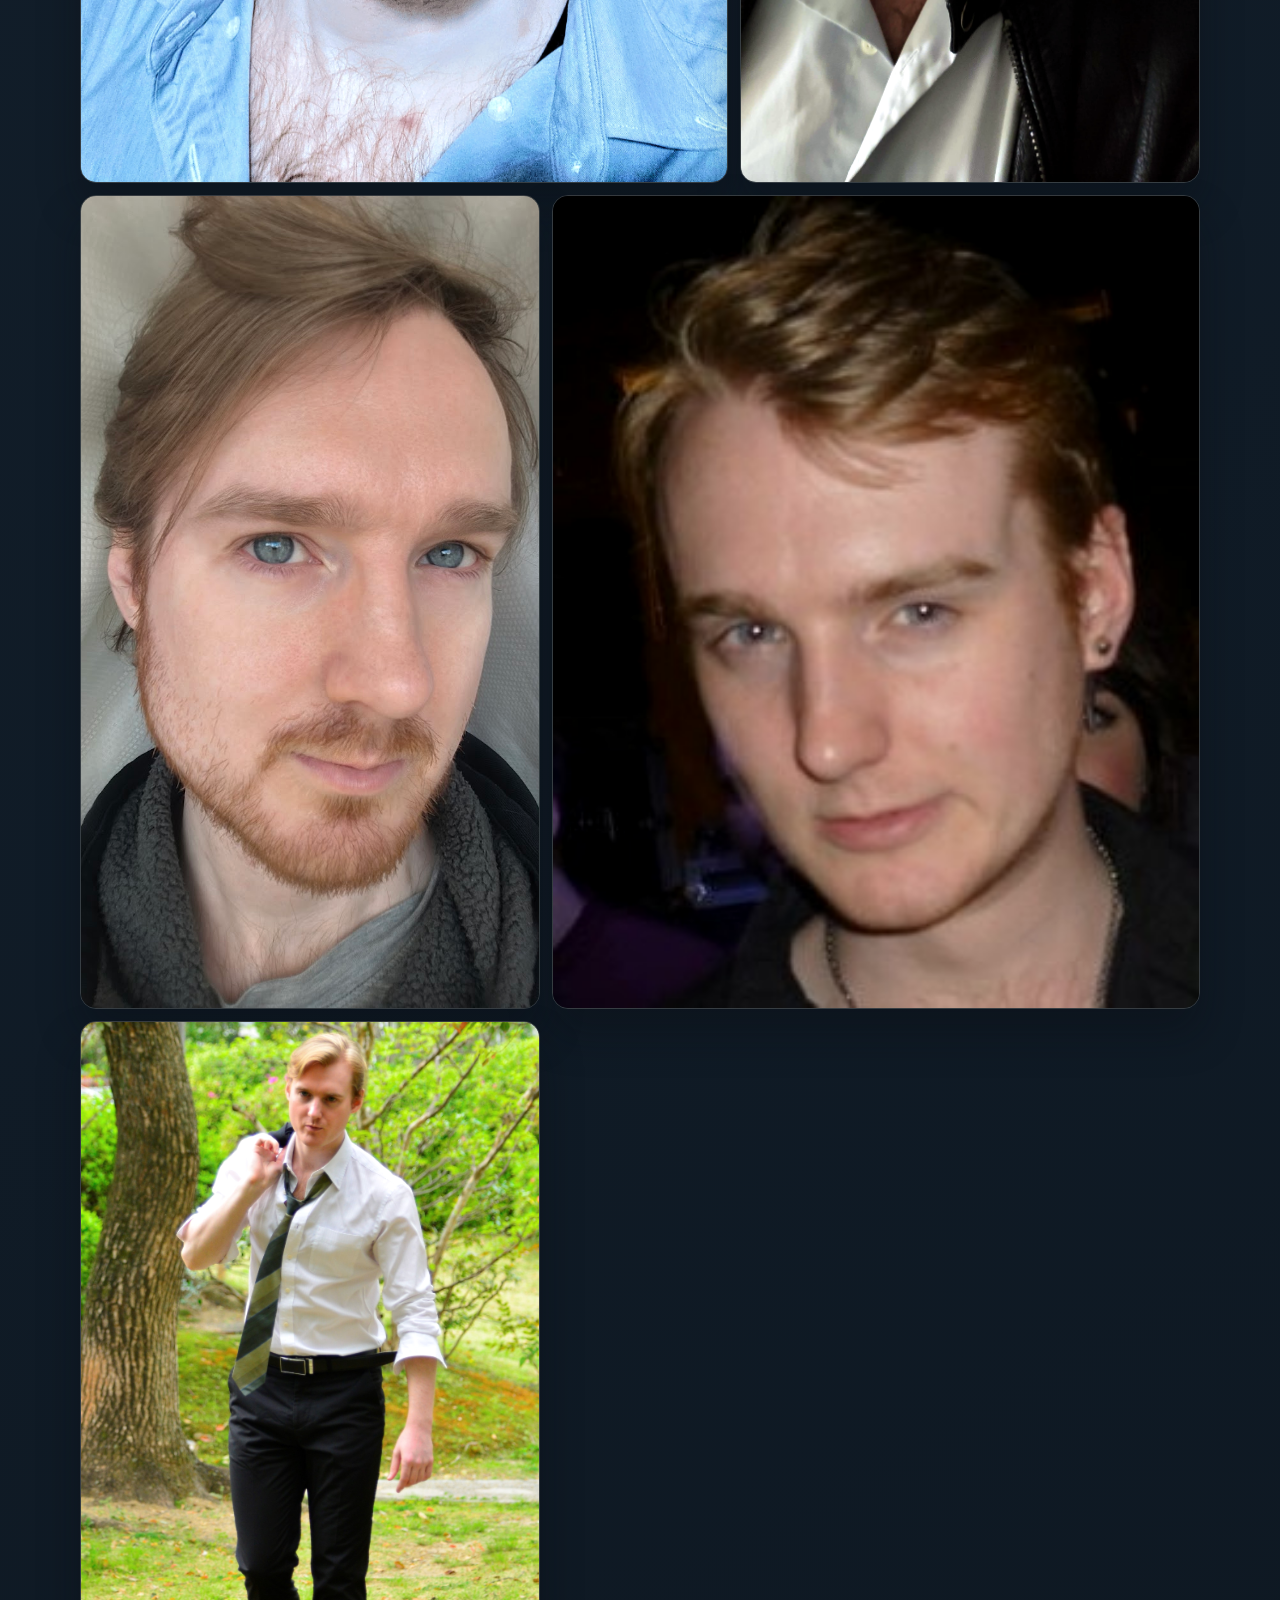
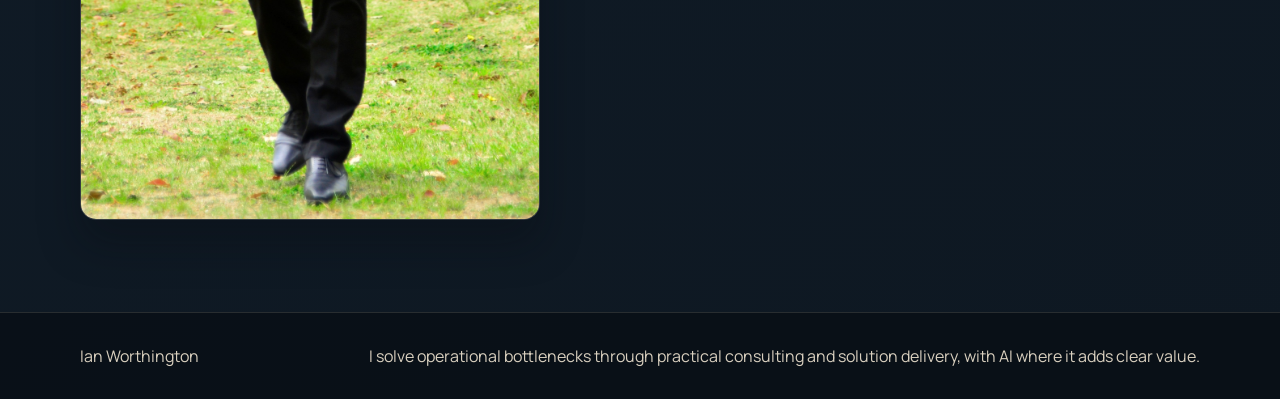
==== commit 1f7c7d1c: "Enhance AI focus and messaging throughout the site for improved clarity and impact" ====
--- a/index.html
+++ b/index.html
@@ -38,7 +38,7 @@
           <h1 data-i18n="hero.title">I help teams remove the silent productivity killers slowing down daily operations.</h1>
           <p data-i18n="hero.body">
             I partner with middle managers and frontline teams to replace manual workarounds,
-            ghost spreadsheets, and outdated approval loops with practical automation that fits your current stack.
+            ghost spreadsheets, and outdated approval loops with practical automation and targeted AI support that fits your current stack.
           </p>
           <div class="hero-actions">
             <a class="btn btn-primary" href="#pain" data-i18n="hero.ctaPrimary">Find Your Bottleneck</a>
@@ -81,6 +81,30 @@
       </div>
     </section>
 
+    <section id="ai-focus" class="section ai-focus">
+      <div class="container">
+        <div class="section-head reveal">
+          <p class="kicker" data-i18n="ai.kicker">AI Delivery</p>
+          <h2 data-i18n="ai.title">Where I use AI to create practical business impact</h2>
+          <p data-i18n="ai.body">I apply AI where it clearly improves speed, quality, and decision clarity, without forcing unnecessary complexity into your operations.</p>
+        </div>
+        <div class="consulting-grid">
+          <article class="service-card service-card-success reveal">
+            <h3 data-i18n="ai.card1.title">Workflow Copilots</h3>
+            <p data-i18n="ai.card1.body">Bring AI guidance into recurring operational tasks so teams move faster with fewer errors.</p>
+          </article>
+          <article class="service-card service-card-success reveal">
+            <h3 data-i18n="ai.card2.title">Decision Support</h3>
+            <p data-i18n="ai.card2.body">Use AI-assisted summaries and analysis to shorten review cycles and improve manager visibility.</p>
+          </article>
+          <article class="service-card service-card-success reveal">
+            <h3 data-i18n="ai.card3.title">Automation Plus Human Control</h3>
+            <p data-i18n="ai.card3.body">Combine automation and AI with clear approval checkpoints so quality and accountability stay intact.</p>
+          </article>
+        </div>
+      </div>
+    </section>
+
     <section id="pain" class="section pain-points">
       <div class="container">
         <div class="section-head reveal">
@@ -231,7 +255,7 @@
   <footer class="site-footer">
     <div class="container">
       <p>Ian Worthington</p>
-      <p data-i18n="footer.tagline">I solve operational bottlenecks through practical consulting and solution delivery.</p>
+      <p data-i18n="footer.tagline">I solve operational bottlenecks through practical consulting and solution delivery, with AI where it adds clear value.</p>
     </div>
   </footer>
 
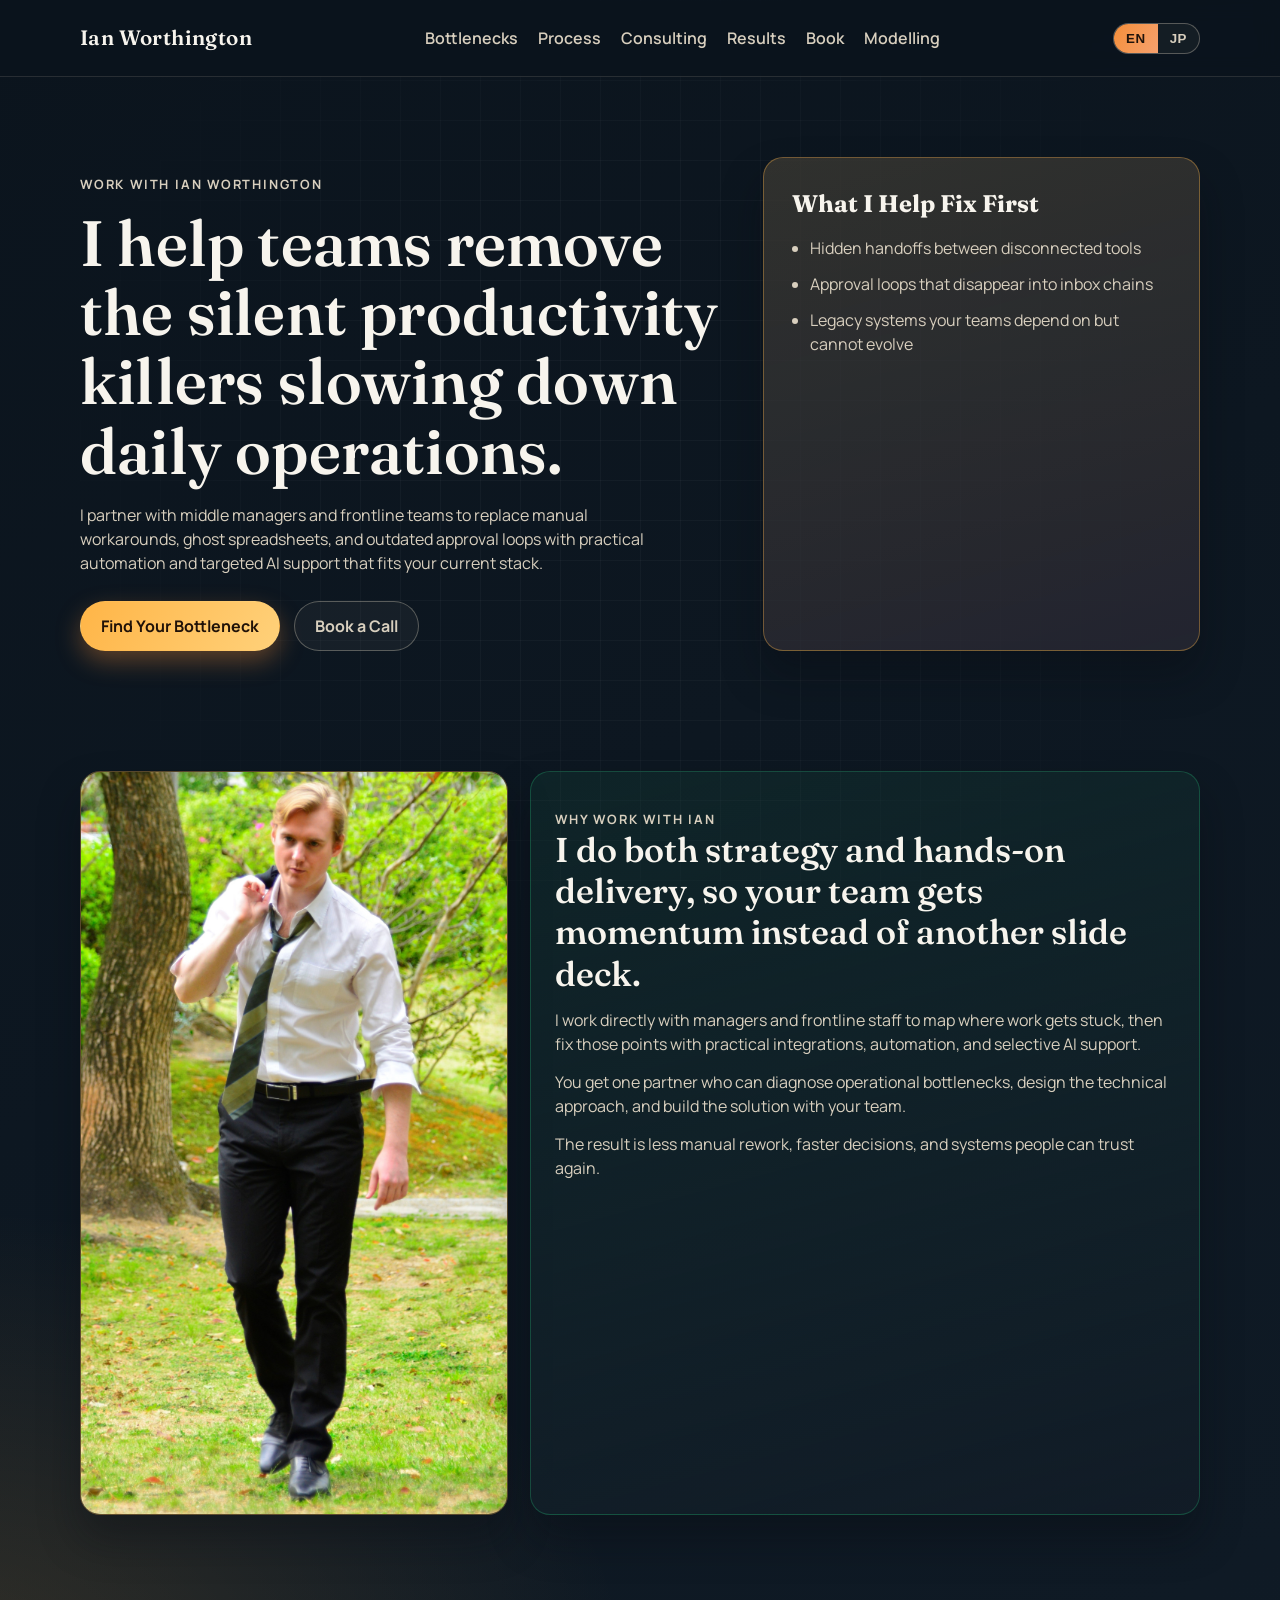
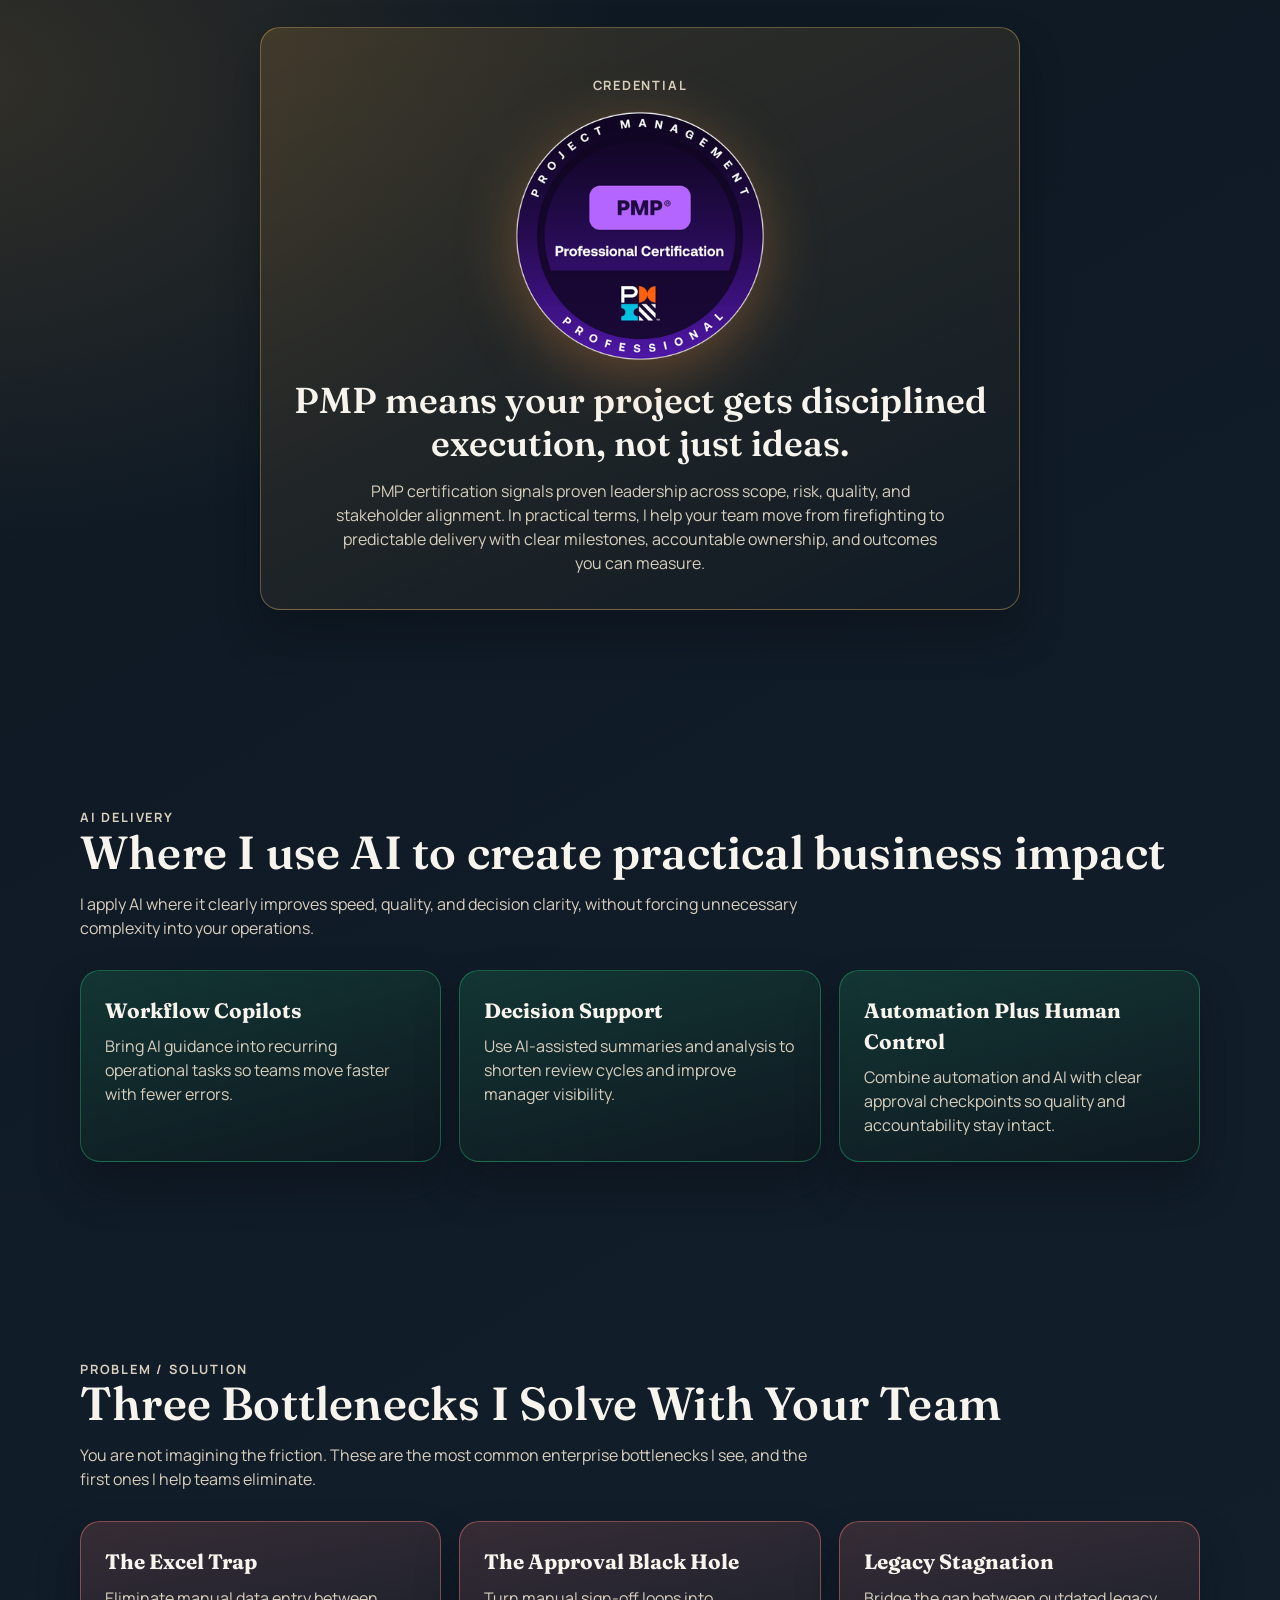
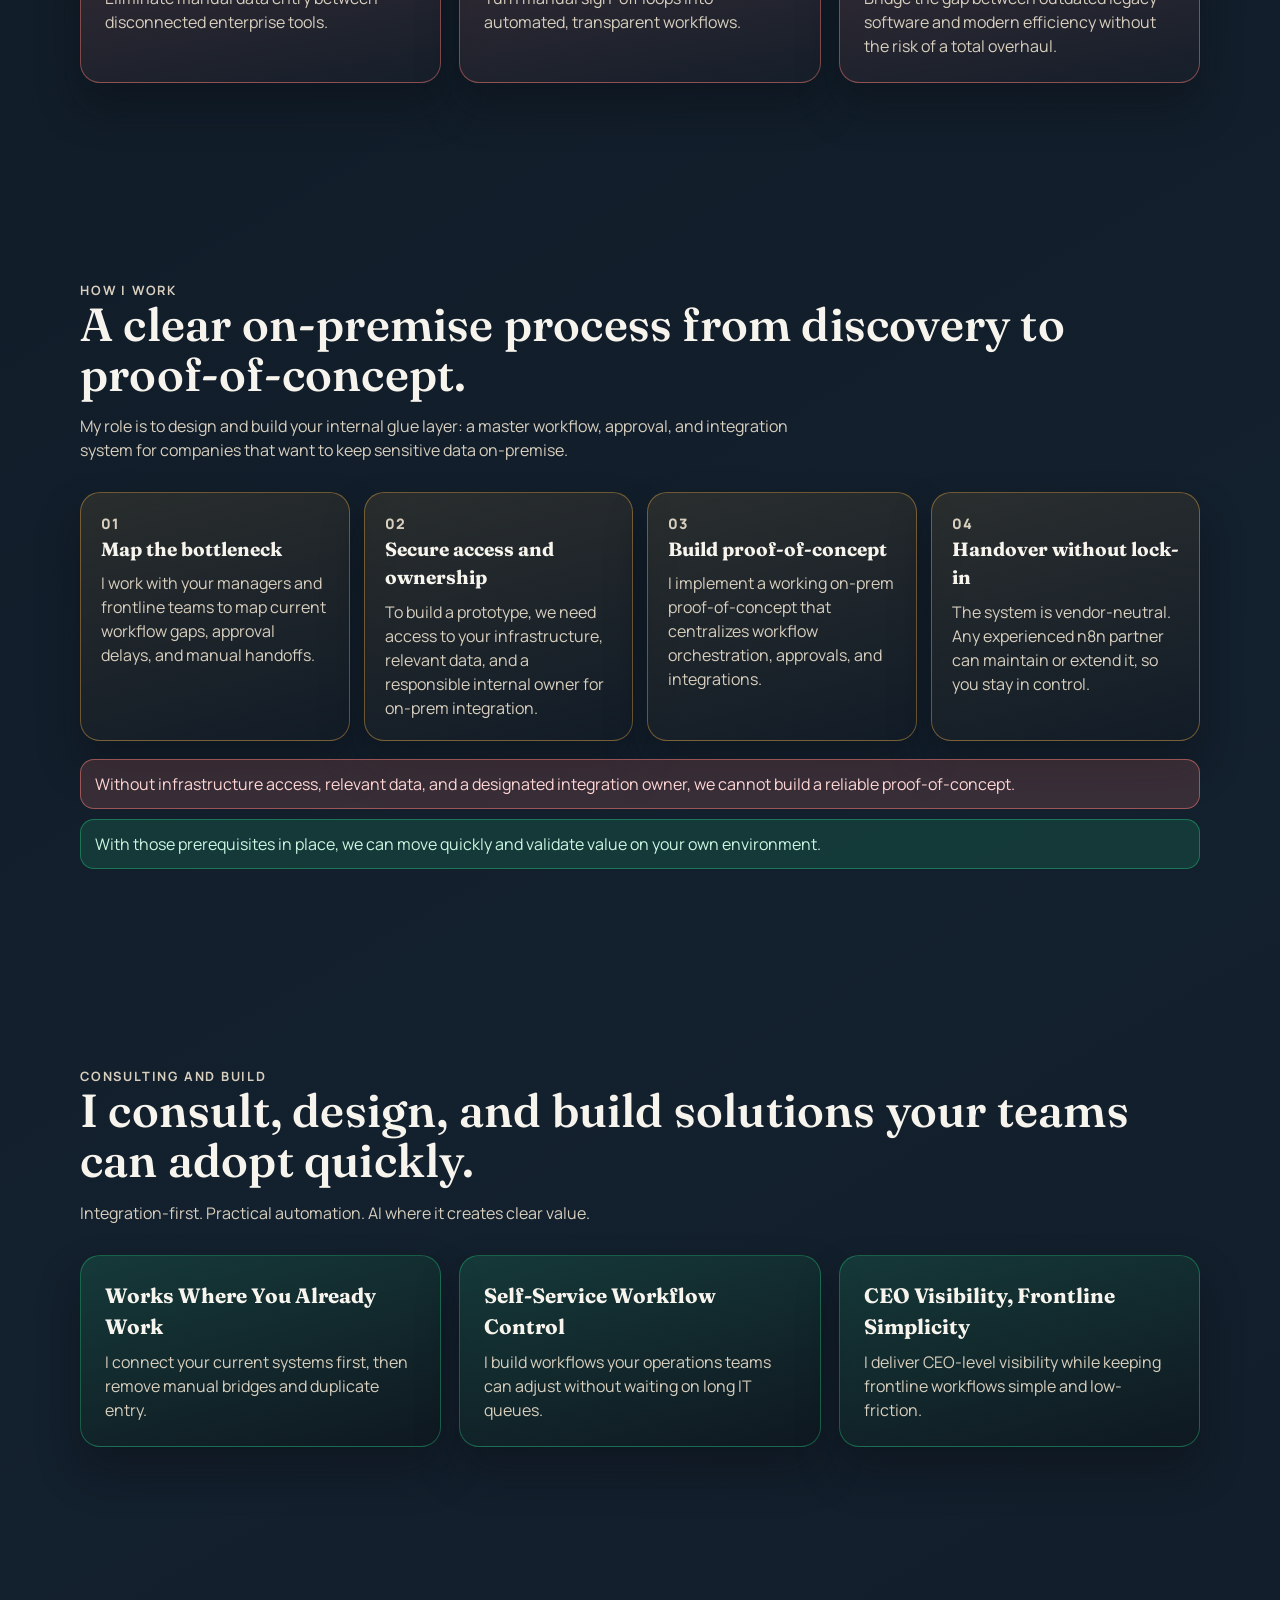
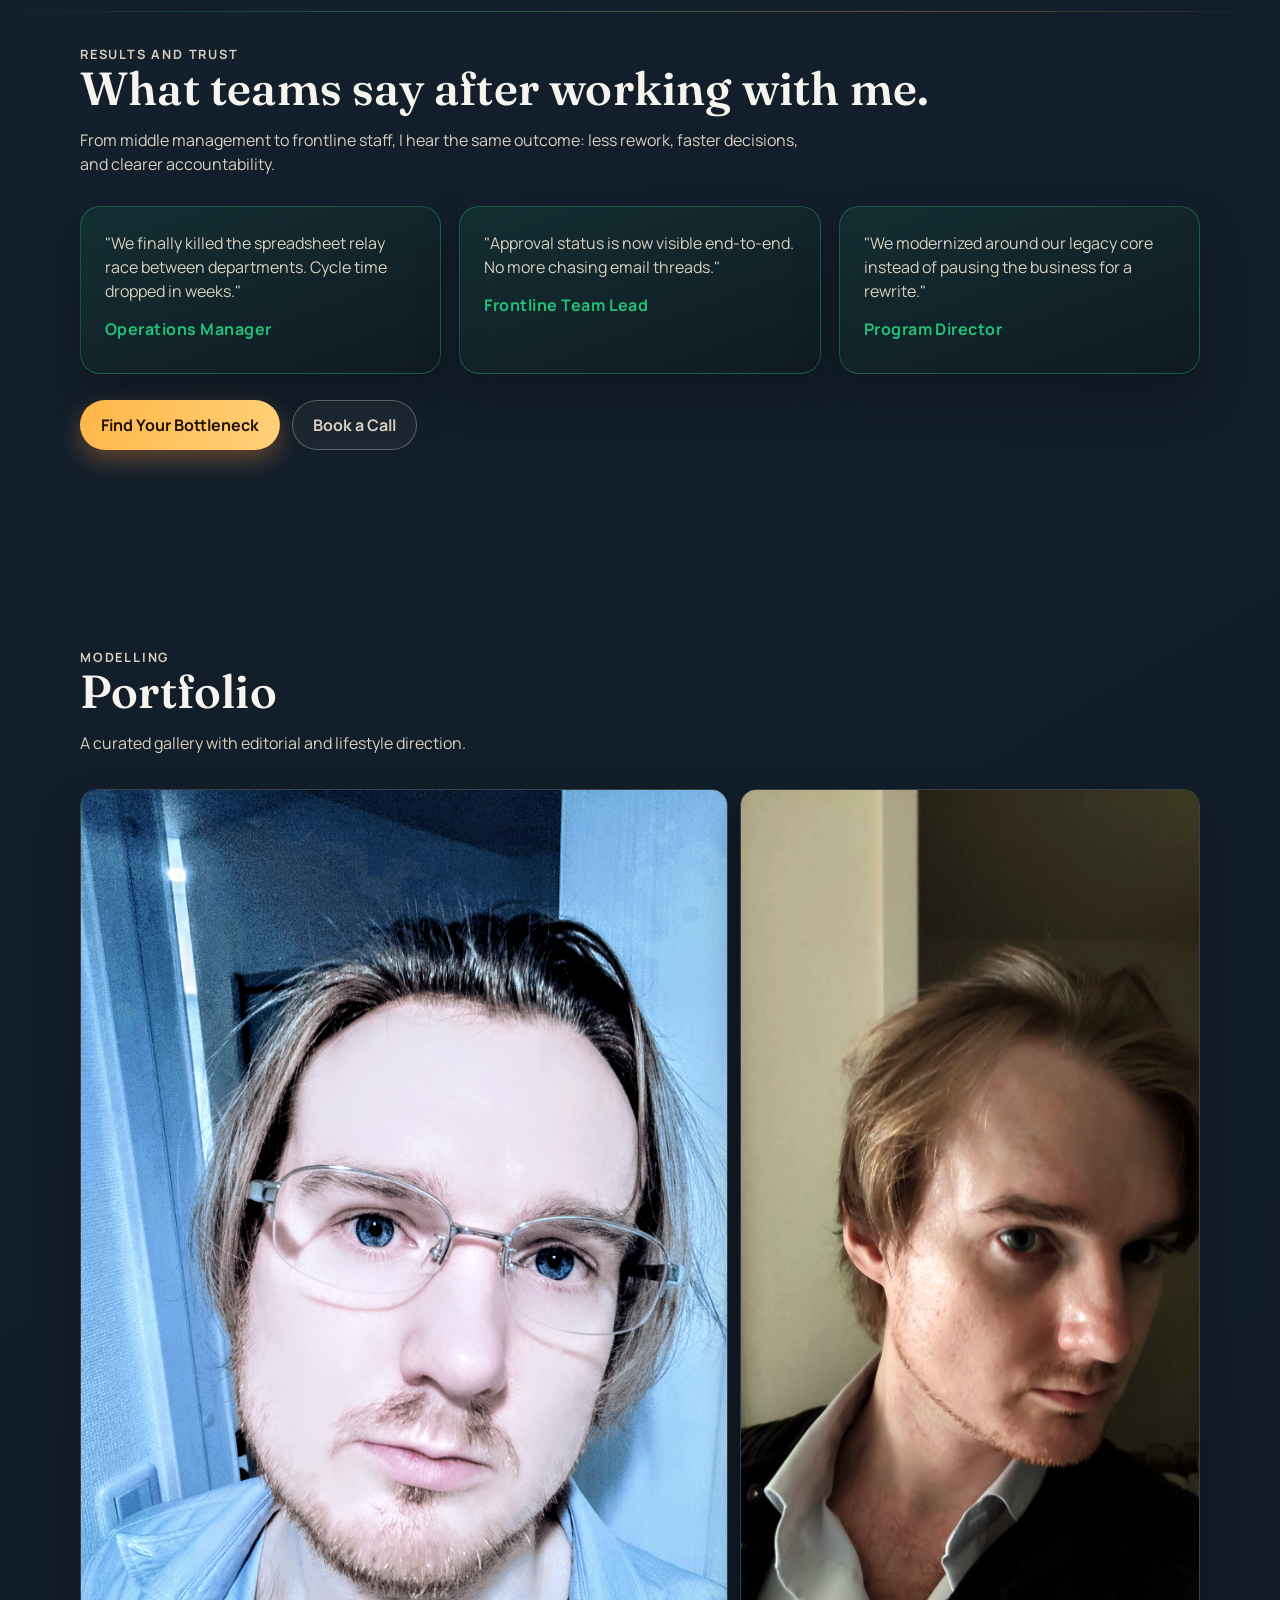
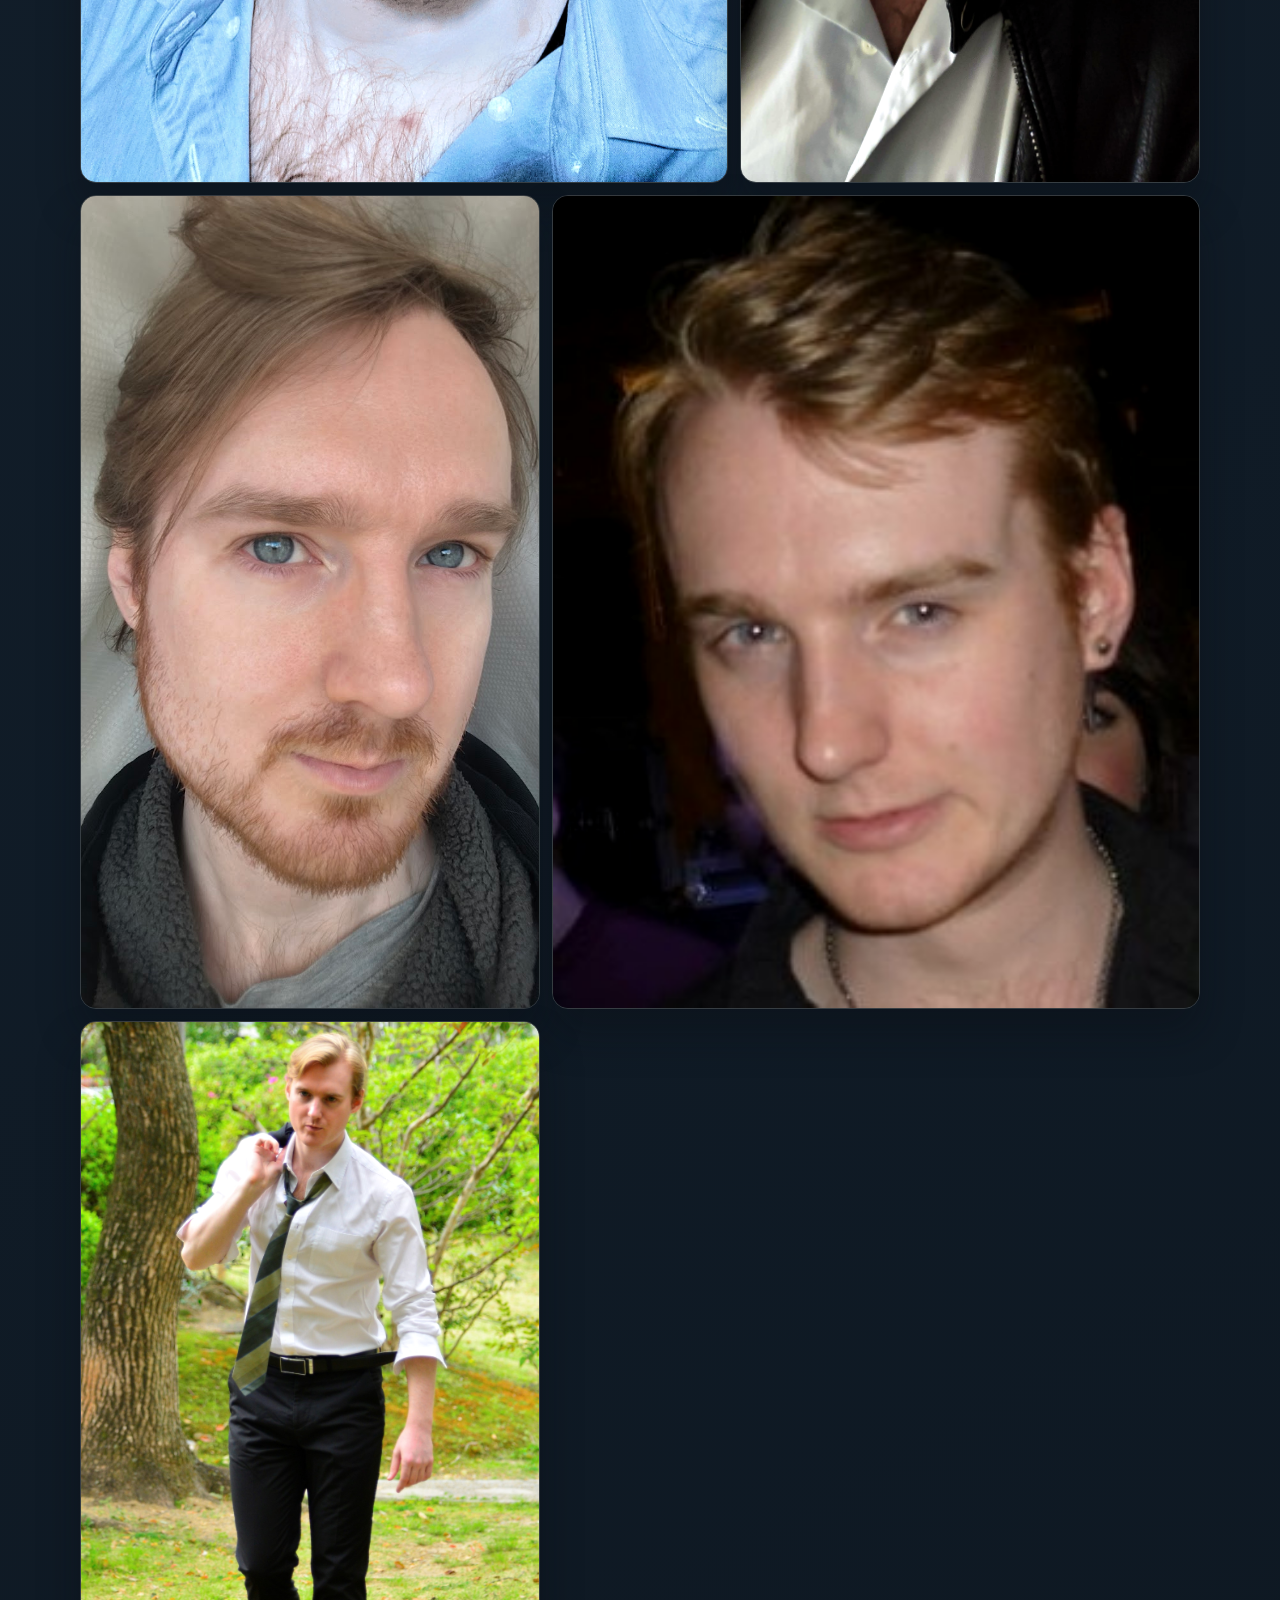
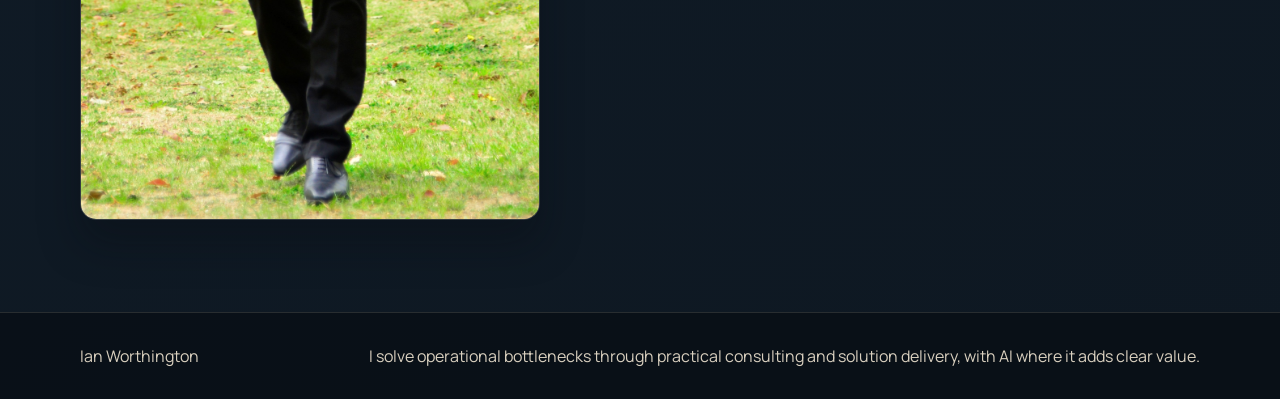
==== commit 751f9299: "Add booking links and update call-to-action text for improved user engagement" ====
--- a/index.html
+++ b/index.html
@@ -21,6 +21,7 @@
         <a href="#process" data-i18n="nav.process">Process</a>
         <a href="#consulting" data-i18n="nav.features">Consulting</a>
         <a href="#proof" data-i18n="nav.proof">Results</a>
+        <a href="https://meeting.calendr.it//ian-worthington-consulting" data-i18n="nav.booking">Book</a>
         <a href="#modelling" data-i18n="nav.modelling">Modelling</a>
       </nav>
       <div class="lang-switcher" role="group" aria-label="Language selector">
@@ -42,7 +43,7 @@
           </p>
           <div class="hero-actions">
             <a class="btn btn-primary" href="#pain" data-i18n="hero.ctaPrimary">Find Your Bottleneck</a>
-            <a class="btn btn-ghost" href="#consulting" data-i18n="hero.ctaSecondary">Stop the Manual Work</a>
+            <a class="btn btn-ghost" href="https://meeting.calendr.it//ian-worthington-consulting" data-i18n="hero.ctaSecondary">Book a Call</a>
           </div>
         </div>
 
@@ -218,7 +219,7 @@
 
         <div class="proof-cta reveal">
           <a class="btn btn-primary" href="#pain" data-i18n="proof.cta1">Find Your Bottleneck</a>
-          <a class="btn btn-ghost" href="#consulting" data-i18n="proof.cta2">Stop the Manual Work</a>
+          <a class="btn btn-ghost" href="https://meeting.calendr.it//ian-worthington-consulting" data-i18n="proof.cta2">Book a Call</a>
         </div>
       </div>
     </section>
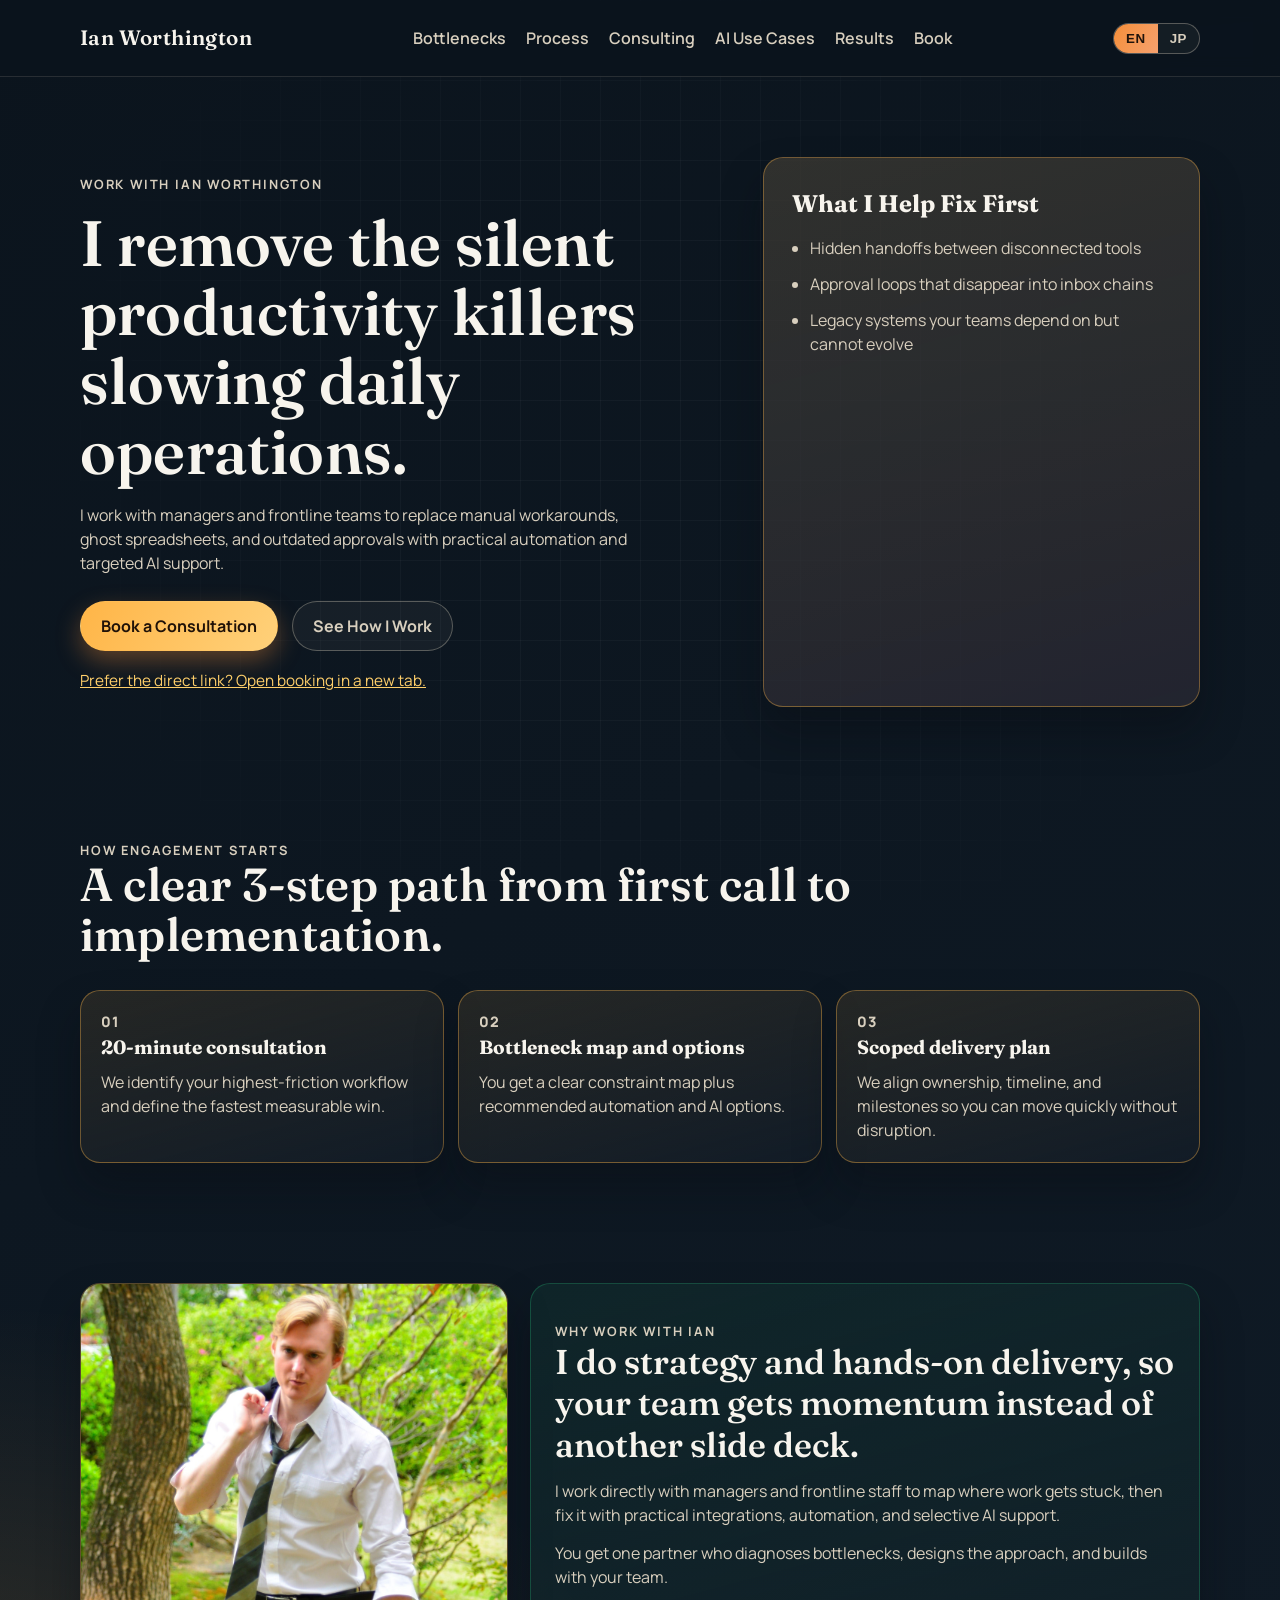
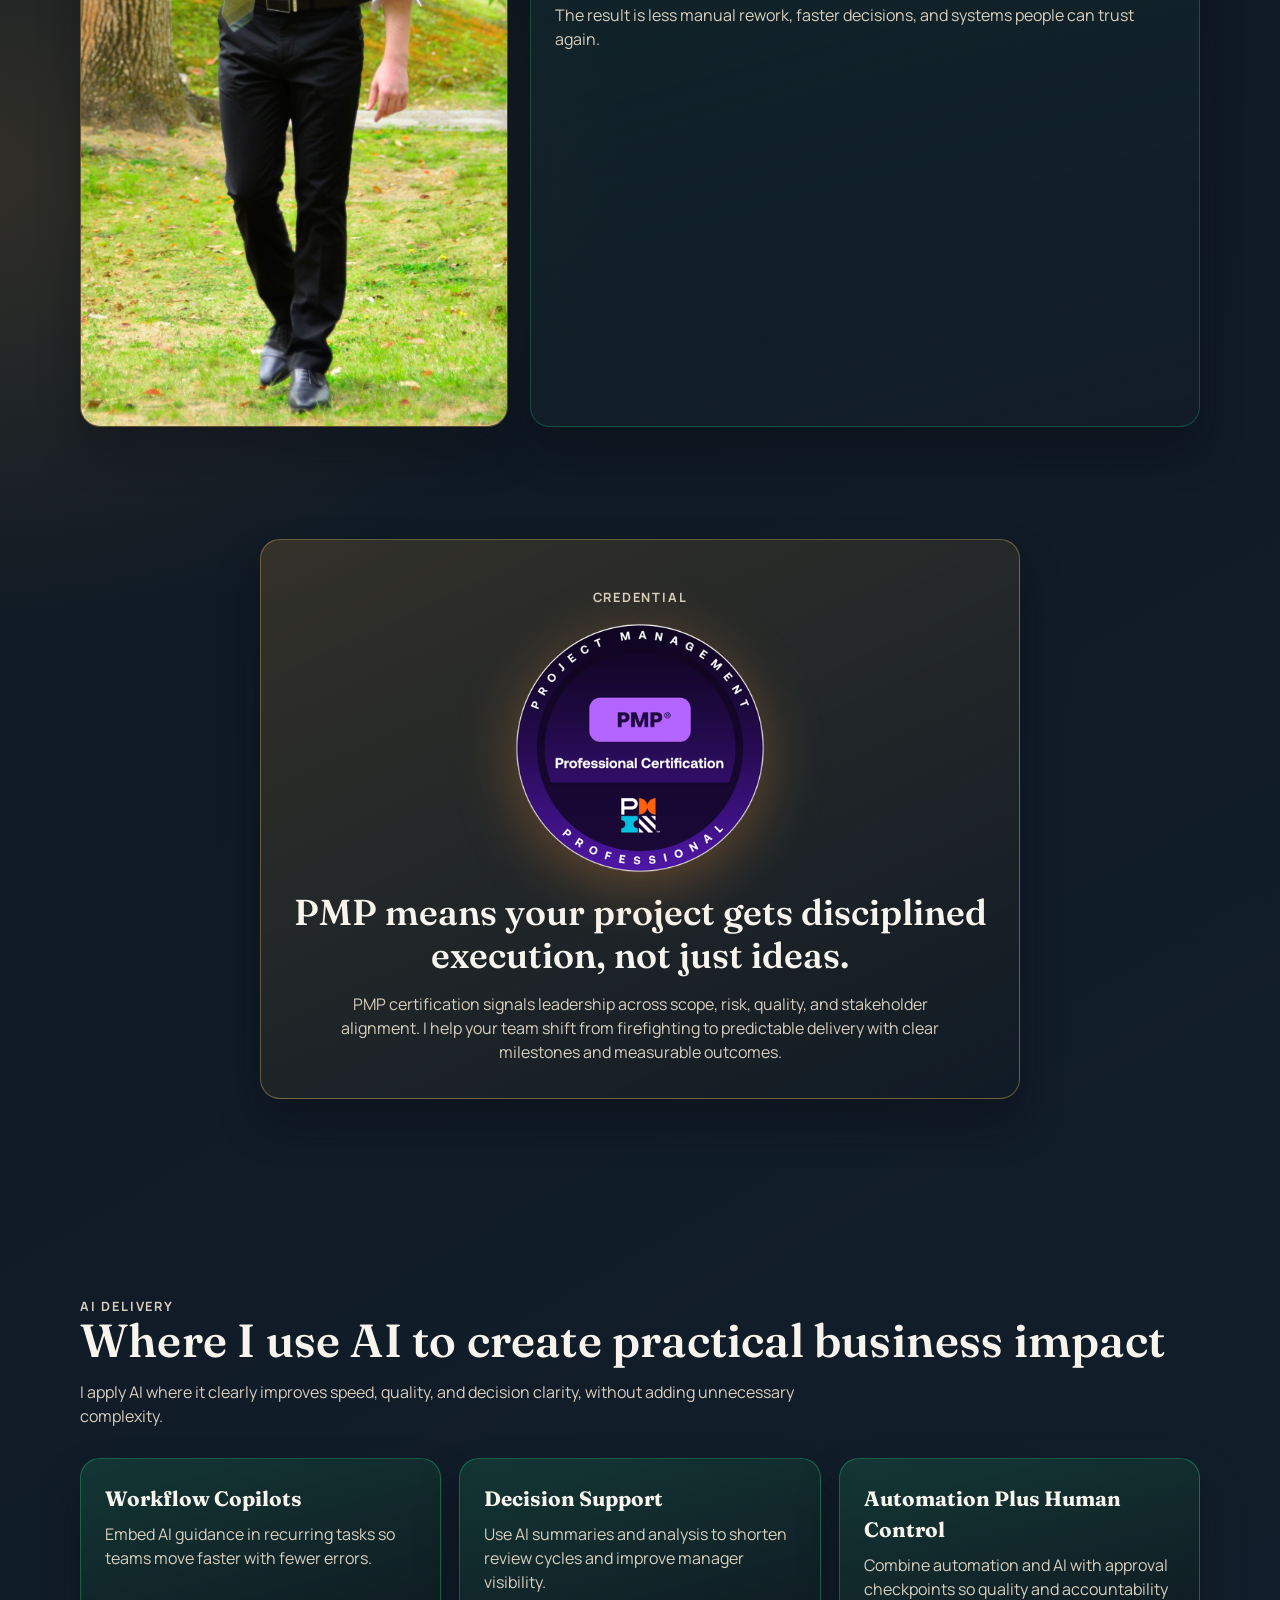
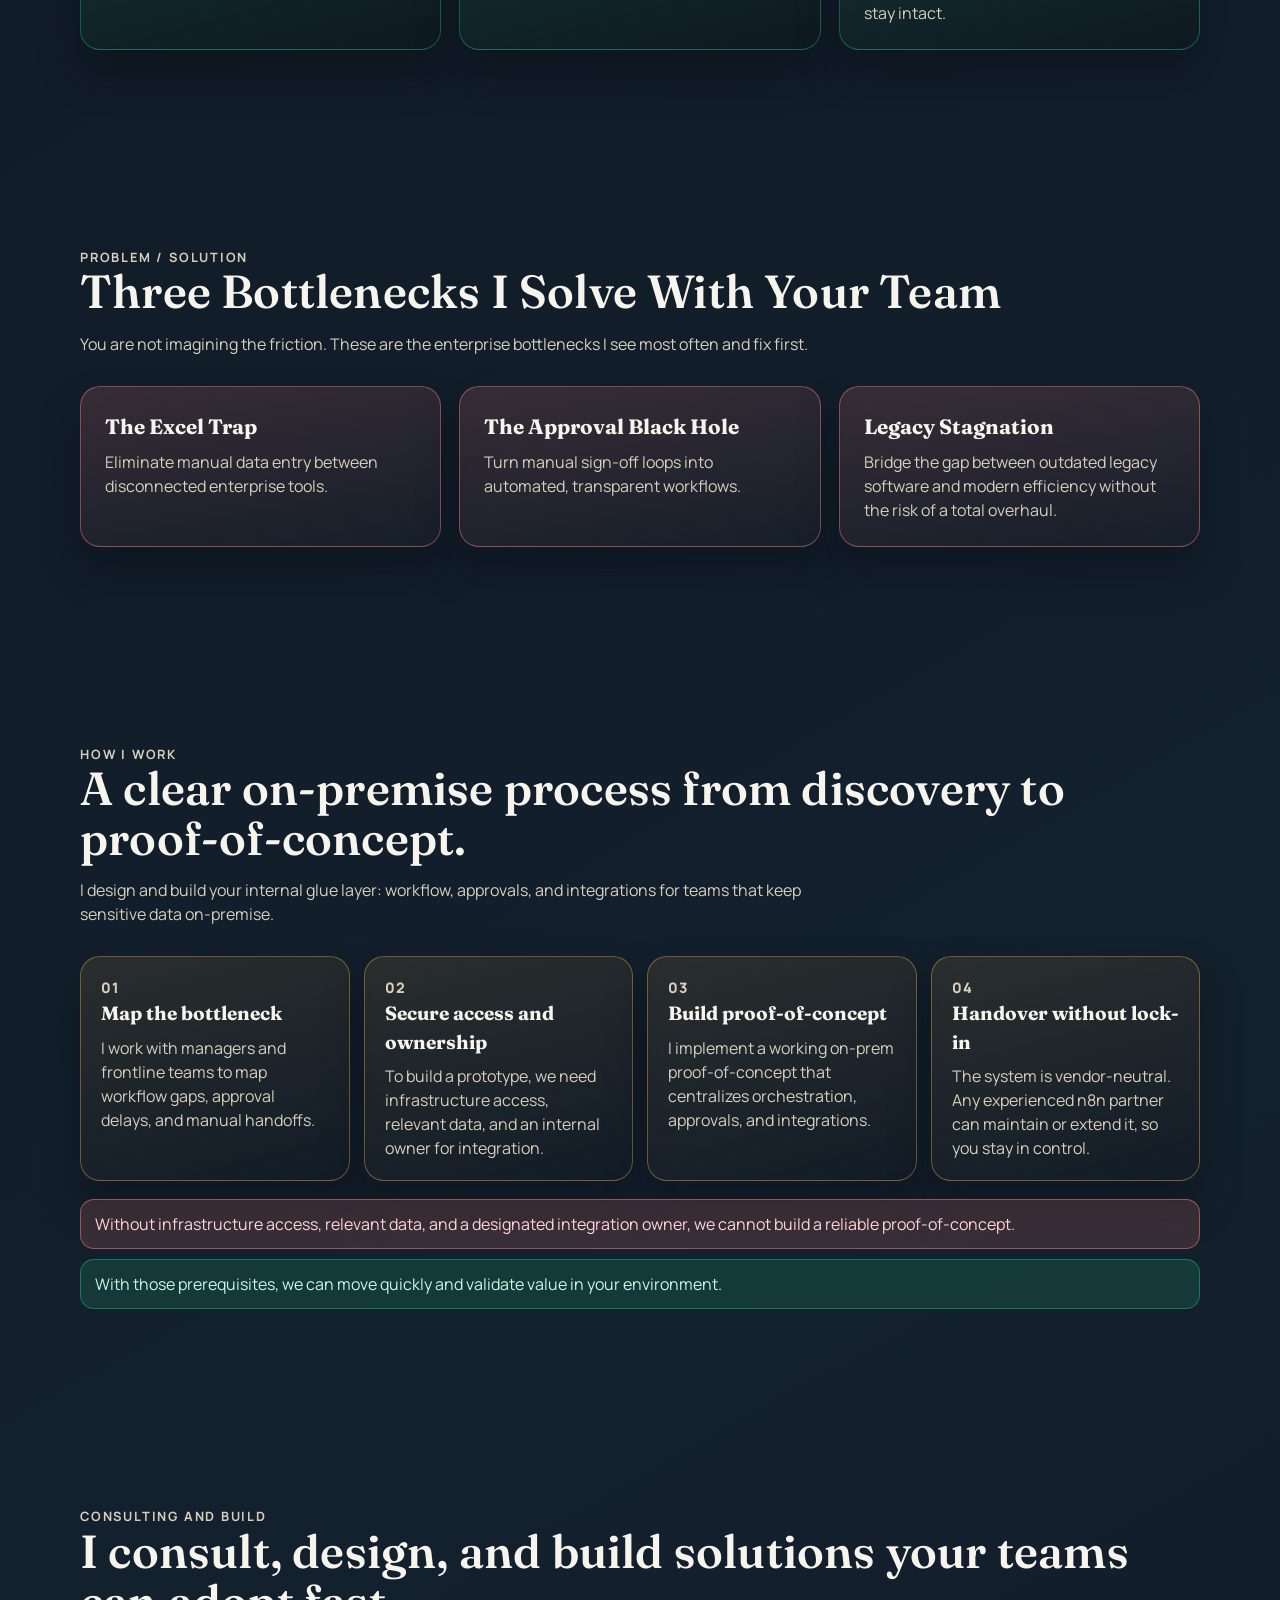
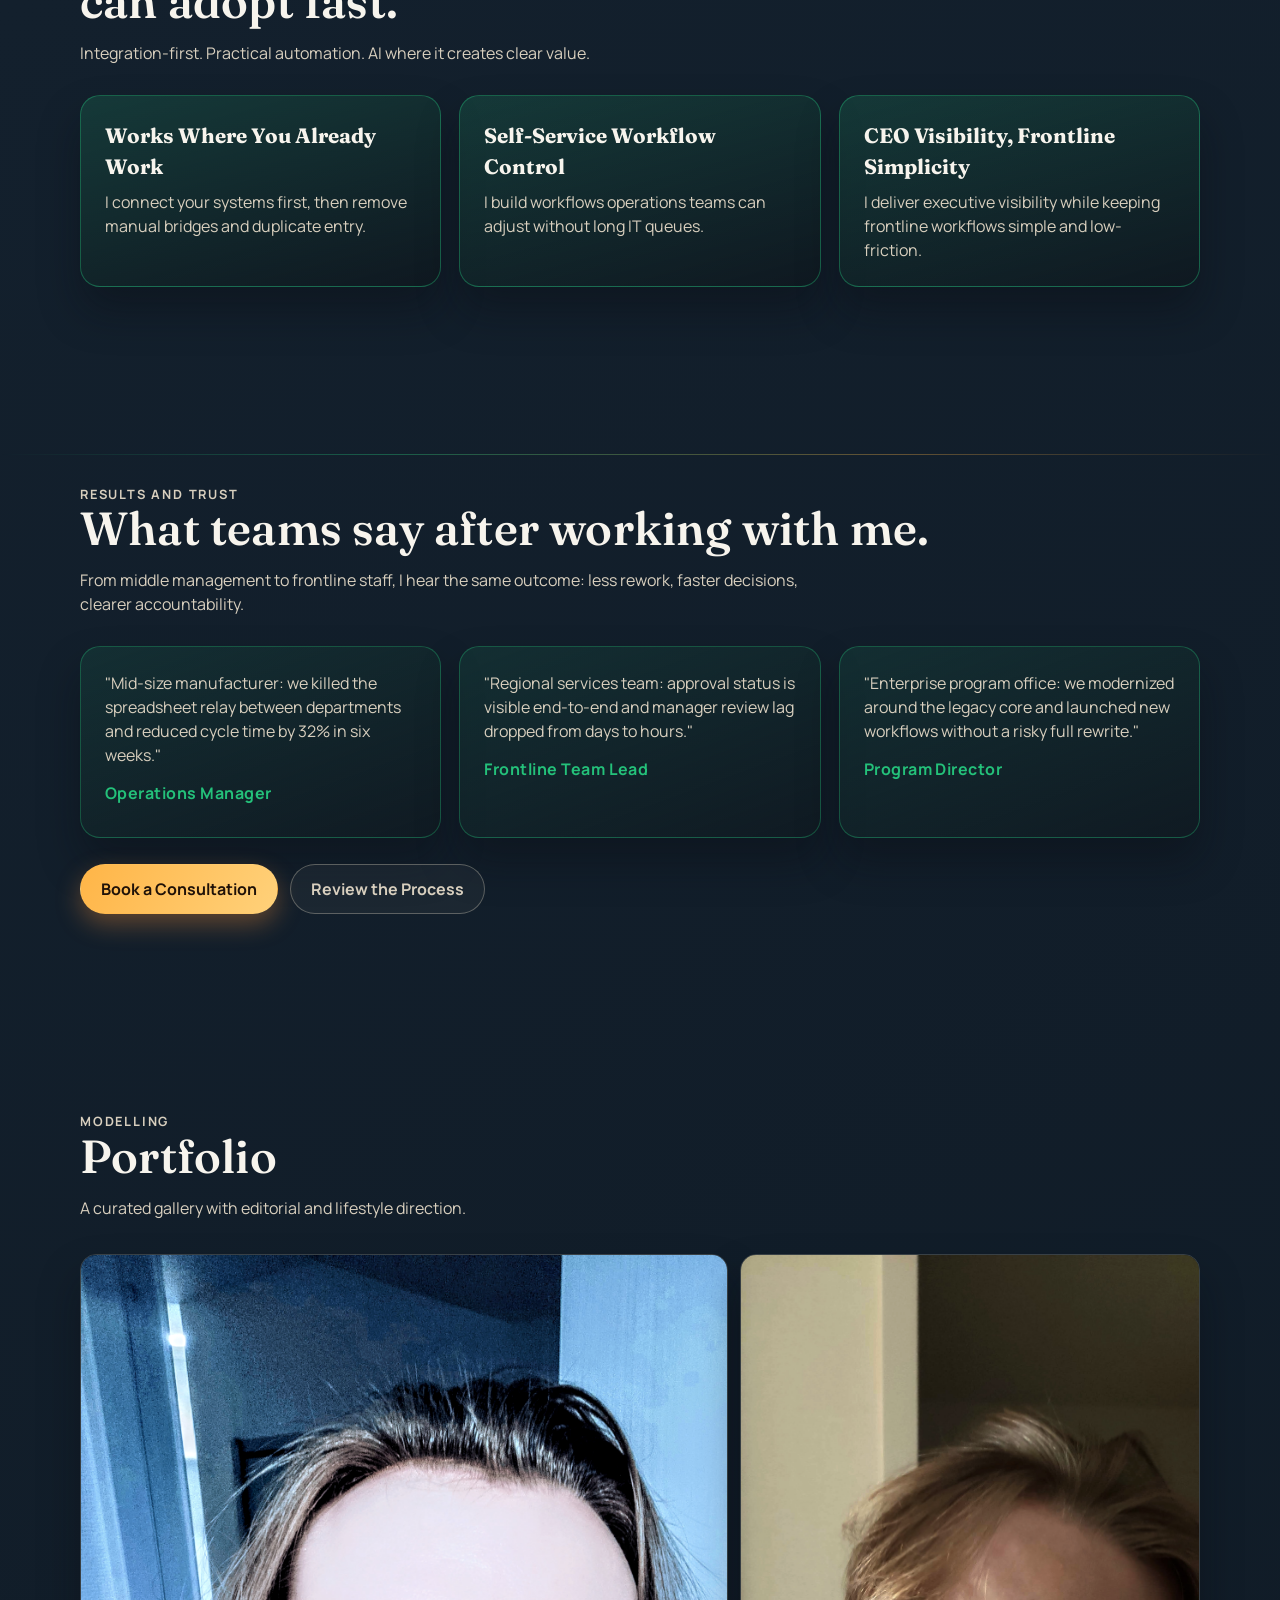
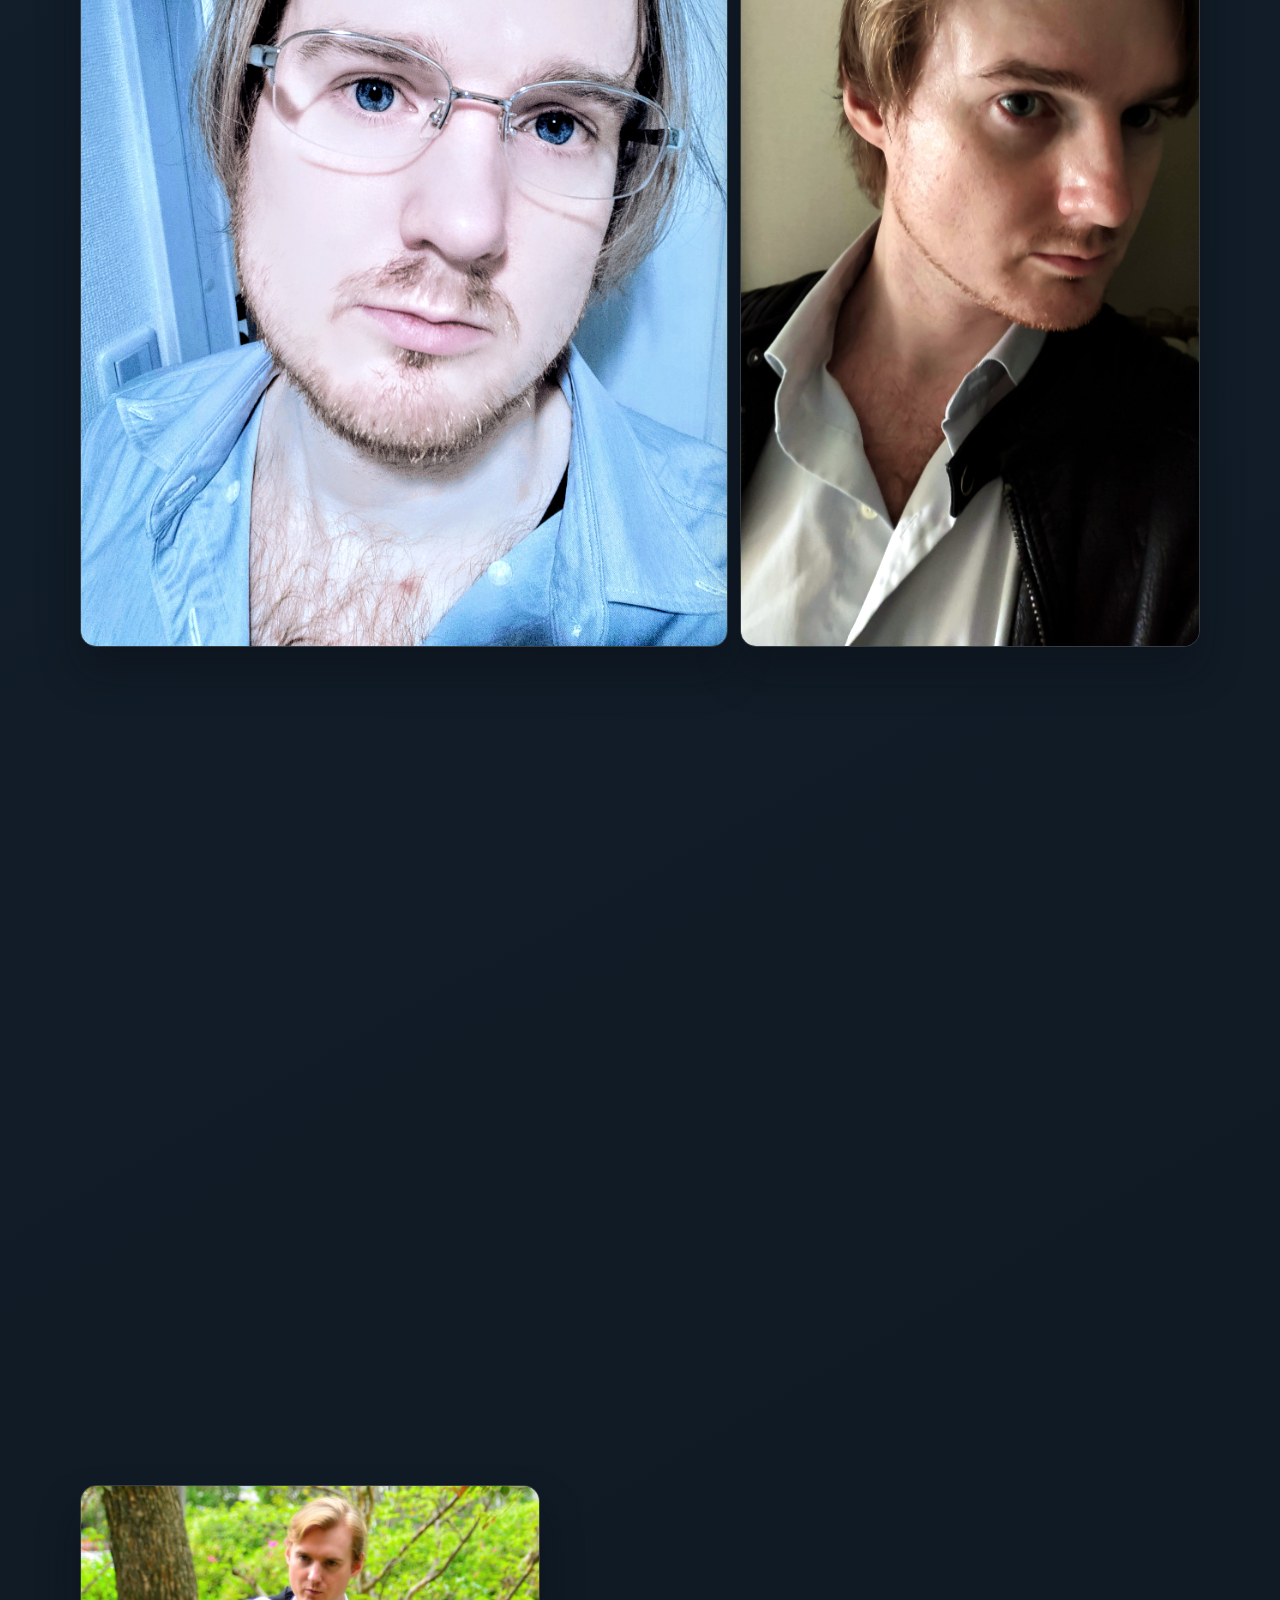
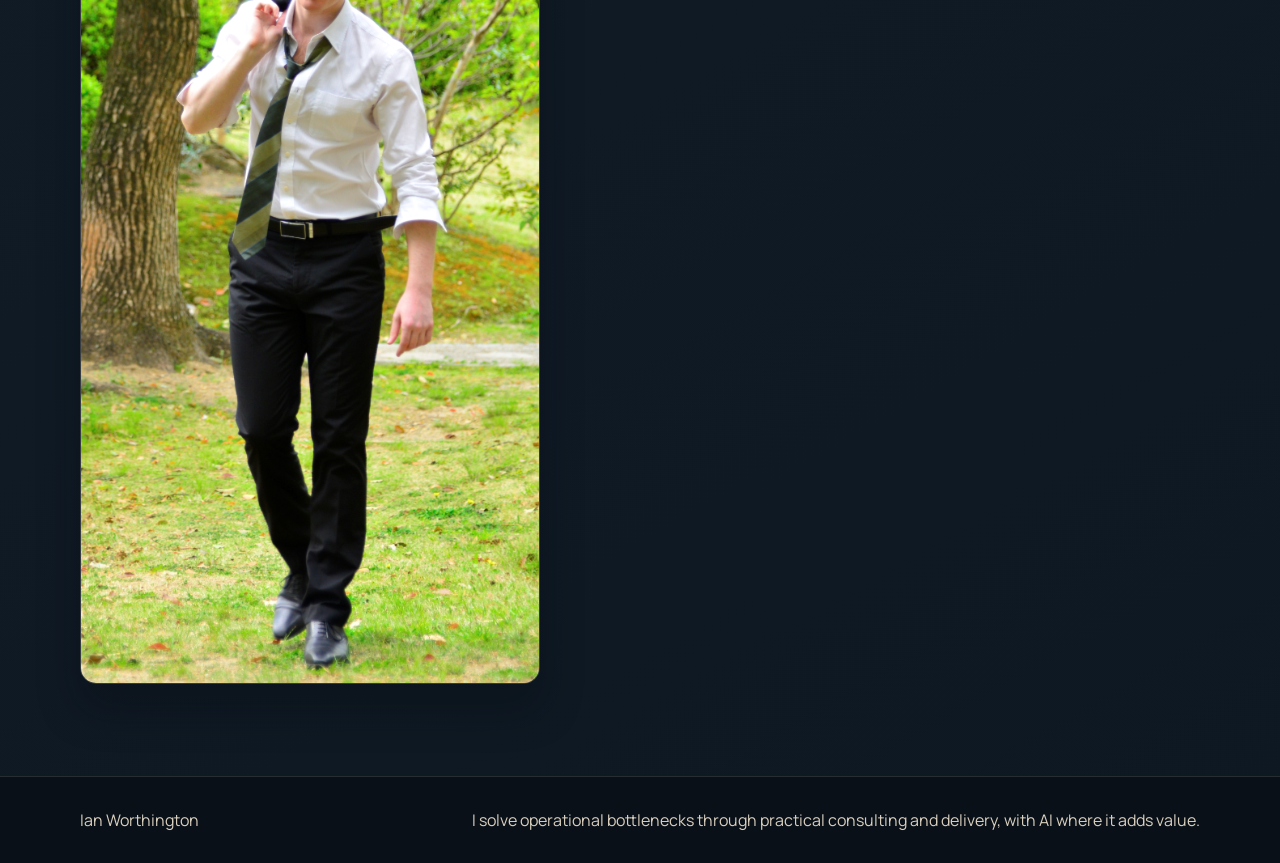
==== commit 1a14b5ff: "Add AI use cases section, update navigation and hero text for improved clarity and engagement" ====
--- a/index.html
+++ b/index.html
@@ -20,9 +20,9 @@
         <a href="#pain" data-i18n="nav.pain">Bottlenecks</a>
         <a href="#process" data-i18n="nav.process">Process</a>
         <a href="#consulting" data-i18n="nav.features">Consulting</a>
+        <a href="#ai-focus" data-i18n="nav.ai">AI Use Cases</a>
         <a href="#proof" data-i18n="nav.proof">Results</a>
         <a href="https://meeting.calendr.it//ian-worthington-consulting" data-i18n="nav.booking">Book</a>
-        <a href="#modelling" data-i18n="nav.modelling">Modelling</a>
       </nav>
       <div class="lang-switcher" role="group" aria-label="Language selector">
         <button class="lang-btn" type="button" data-lang="en" aria-pressed="false">EN</button>
@@ -42,9 +42,10 @@
             ghost spreadsheets, and outdated approval loops with practical automation and targeted AI support that fits your current stack.
           </p>
           <div class="hero-actions">
-            <a class="btn btn-primary" href="#pain" data-i18n="hero.ctaPrimary">Find Your Bottleneck</a>
-            <a class="btn btn-ghost" href="https://meeting.calendr.it//ian-worthington-consulting" data-i18n="hero.ctaSecondary">Book a Call</a>
+            <a class="btn btn-primary" href="https://meeting.calendr.it//ian-worthington-consulting" data-i18n="hero.ctaPrimary">Book a Consultation</a>
+            <a class="btn btn-ghost" href="#process" data-i18n="hero.ctaSecondary">See How I Work</a>
           </div>
+          <p class="hero-support"><a href="https://meeting.calendr.it//ian-worthington-consulting" target="_blank" rel="noopener noreferrer" data-i18n="hero.bookingFallback">Prefer the direct link? Open booking in a new tab.</a></p>
         </div>
 
         <aside class="hero-card reveal" aria-label="Highlights">
@@ -55,6 +56,32 @@
             <li data-i18n="hero.highlight3">Legacy systems your teams depend on but cannot evolve</li>
           </ul>
         </aside>
+      </div>
+    </section>
+
+    <section class="section quick-start" id="start-here">
+      <div class="container">
+        <div class="section-head reveal">
+          <p class="kicker" data-i18n="start.kicker">How Engagement Starts</p>
+          <h2 data-i18n="start.title">A simple 3-step path from first call to implementation.</h2>
+        </div>
+        <div class="flow-grid">
+          <article class="flow-step reveal">
+            <p class="flow-step-number">01</p>
+            <h3 data-i18n="start.step1.title">20-minute consultation</h3>
+            <p data-i18n="start.step1.body">We identify your highest-friction workflow and define the fastest measurable win.</p>
+          </article>
+          <article class="flow-step reveal">
+            <p class="flow-step-number">02</p>
+            <h3 data-i18n="start.step2.title">Bottleneck map and options</h3>
+            <p data-i18n="start.step2.body">You receive a clear map of constraints plus recommended automation and AI options.</p>
+          </article>
+          <article class="flow-step reveal">
+            <p class="flow-step-number">03</p>
+            <h3 data-i18n="start.step3.title">Scoped delivery plan</h3>
+            <p data-i18n="start.step3.body">We align on ownership, timeline, and milestones to move quickly without disruption.</p>
+          </article>
+        </div>
       </div>
     </section>
 
@@ -204,22 +231,22 @@
 
         <div class="proof-grid">
           <article class="proof-card reveal">
-            <p data-i18n="proof.quote1">"We finally killed the spreadsheet relay race between departments. Cycle time dropped in weeks."</p>
+            <p data-i18n="proof.quote1">"Mid-size manufacturer: we killed the spreadsheet relay between departments and reduced cycle time by 32% in six weeks."</p>
             <h3 data-i18n="proof.role1">Operations Manager</h3>
           </article>
           <article class="proof-card reveal">
-            <p data-i18n="proof.quote2">"Approval status is now visible end-to-end. No more chasing email threads."</p>
+            <p data-i18n="proof.quote2">"Regional services team: approval status is visible end-to-end and manager review lag dropped from days to hours."</p>
             <h3 data-i18n="proof.role2">Frontline Team Lead</h3>
           </article>
           <article class="proof-card reveal">
-            <p data-i18n="proof.quote3">"We modernized around our legacy core instead of pausing the business for a rewrite."</p>
+            <p data-i18n="proof.quote3">"Enterprise program office: we modernized around the legacy core and launched new workflows without a risky full rewrite."</p>
             <h3 data-i18n="proof.role3">Program Director</h3>
           </article>
         </div>
 
         <div class="proof-cta reveal">
-          <a class="btn btn-primary" href="#pain" data-i18n="proof.cta1">Find Your Bottleneck</a>
-          <a class="btn btn-ghost" href="https://meeting.calendr.it//ian-worthington-consulting" data-i18n="proof.cta2">Book a Call</a>
+          <a class="btn btn-primary" href="https://meeting.calendr.it//ian-worthington-consulting" data-i18n="proof.cta1">Book a Consultation</a>
+          <a class="btn btn-ghost" href="#process" data-i18n="proof.cta2">Review the Process</a>
         </div>
       </div>
     </section>
--- a/styles.css
+++ b/styles.css
@@ -47,6 +47,7 @@
     linear-gradient(rgba(255, 255, 255, 0.03) 1px, transparent 1px),
     linear-gradient(90deg, rgba(255, 255, 255, 0.03) 1px, transparent 1px);
   background-size: 40px 40px;
+  -webkit-mask-image: radial-gradient(circle at center, black 35%, transparent 80%);
   mask-image: radial-gradient(circle at center, black 35%, transparent 80%);
   z-index: -1;
 }
@@ -60,6 +61,7 @@
   position: sticky;
   top: 0;
   z-index: 20;
+  -webkit-backdrop-filter: blur(10px);
   backdrop-filter: blur(10px);
   background-color: rgba(11, 20, 29, 0.78);
   border-bottom: 1px solid rgba(216, 207, 190, 0.14);
@@ -101,6 +103,14 @@
   color: var(--accent-2);
 }
 
+.top-nav a:focus-visible,
+.brand:focus-visible,
+.btn:focus-visible,
+.back-link:focus-visible {
+  outline: 2px solid rgba(255, 207, 106, 0.95);
+  outline-offset: 3px;
+}
+
 .lang-switcher {
   display: inline-flex;
   border: 1px solid rgba(216, 205, 187, 0.34);
@@ -122,7 +132,8 @@
 .lang-btn:hover,
 .lang-btn:focus-visible {
   color: var(--accent-2);
-  outline: none;
+  outline: 2px solid rgba(255, 207, 106, 0.95);
+  outline-offset: -2px;
 }
 
 .lang-btn.is-active {
@@ -223,6 +234,21 @@
   flex-wrap: wrap;
 }
 
+.hero-support {
+  margin-top: 12px;
+  color: var(--muted);
+  font-size: 0.96rem;
+}
+
+.hero-support a {
+  color: var(--accent-2);
+}
+
+.hero-support a:hover,
+.hero-support a:focus-visible {
+  color: #ffe6b0;
+}
+
 .btn {
   display: inline-block;
   padding: 12px 20px;
@@ -349,6 +375,14 @@
   gap: 14px;
 }
 
+.quick-start {
+  padding-top: 28px;
+}
+
+.quick-start .flow-grid {
+  grid-template-columns: repeat(3, minmax(0, 1fr));
+}
+
 .flow-step {
   border-radius: var(--radius);
   padding: 20px;
@@ -571,6 +605,10 @@
   .flow-grid,
   .consulting-grid,
   .proof-grid {
+    grid-template-columns: 1fr;
+  }
+
+  .quick-start .flow-grid {
     grid-template-columns: 1fr;
   }
 
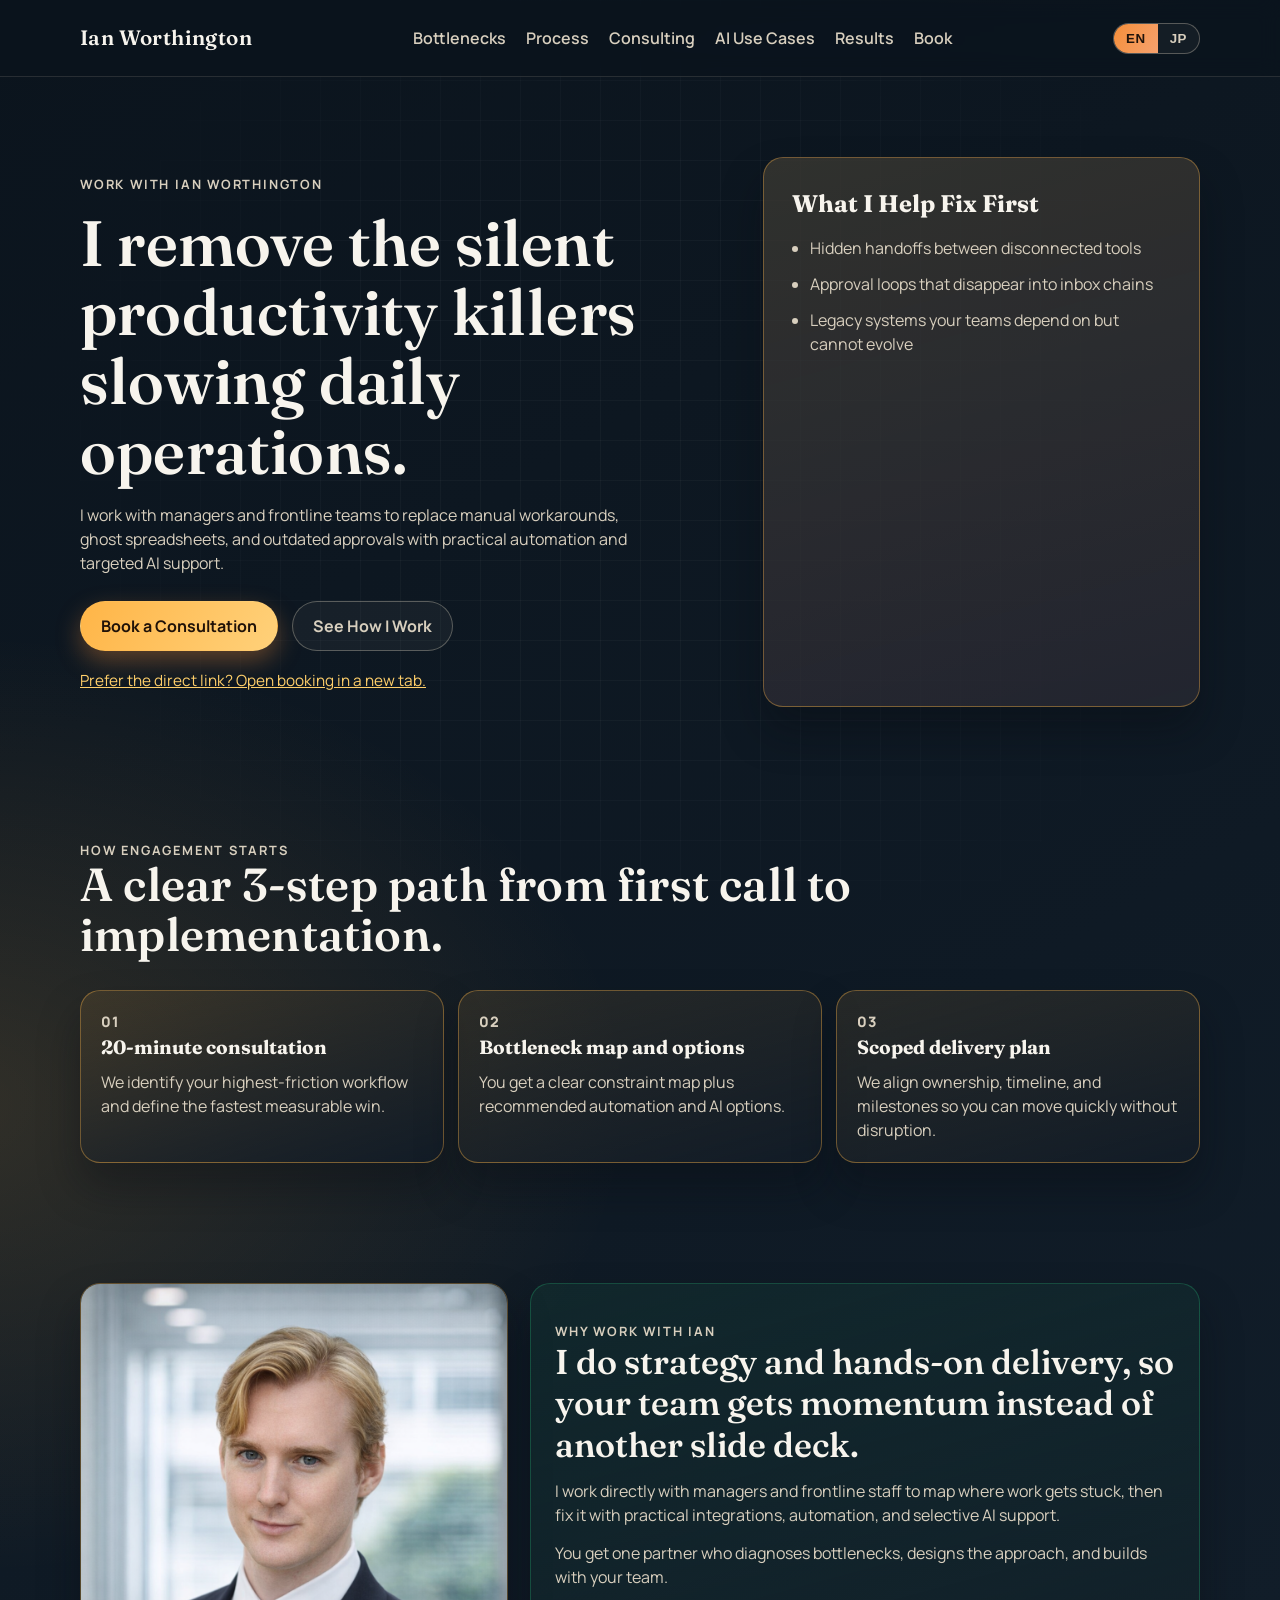
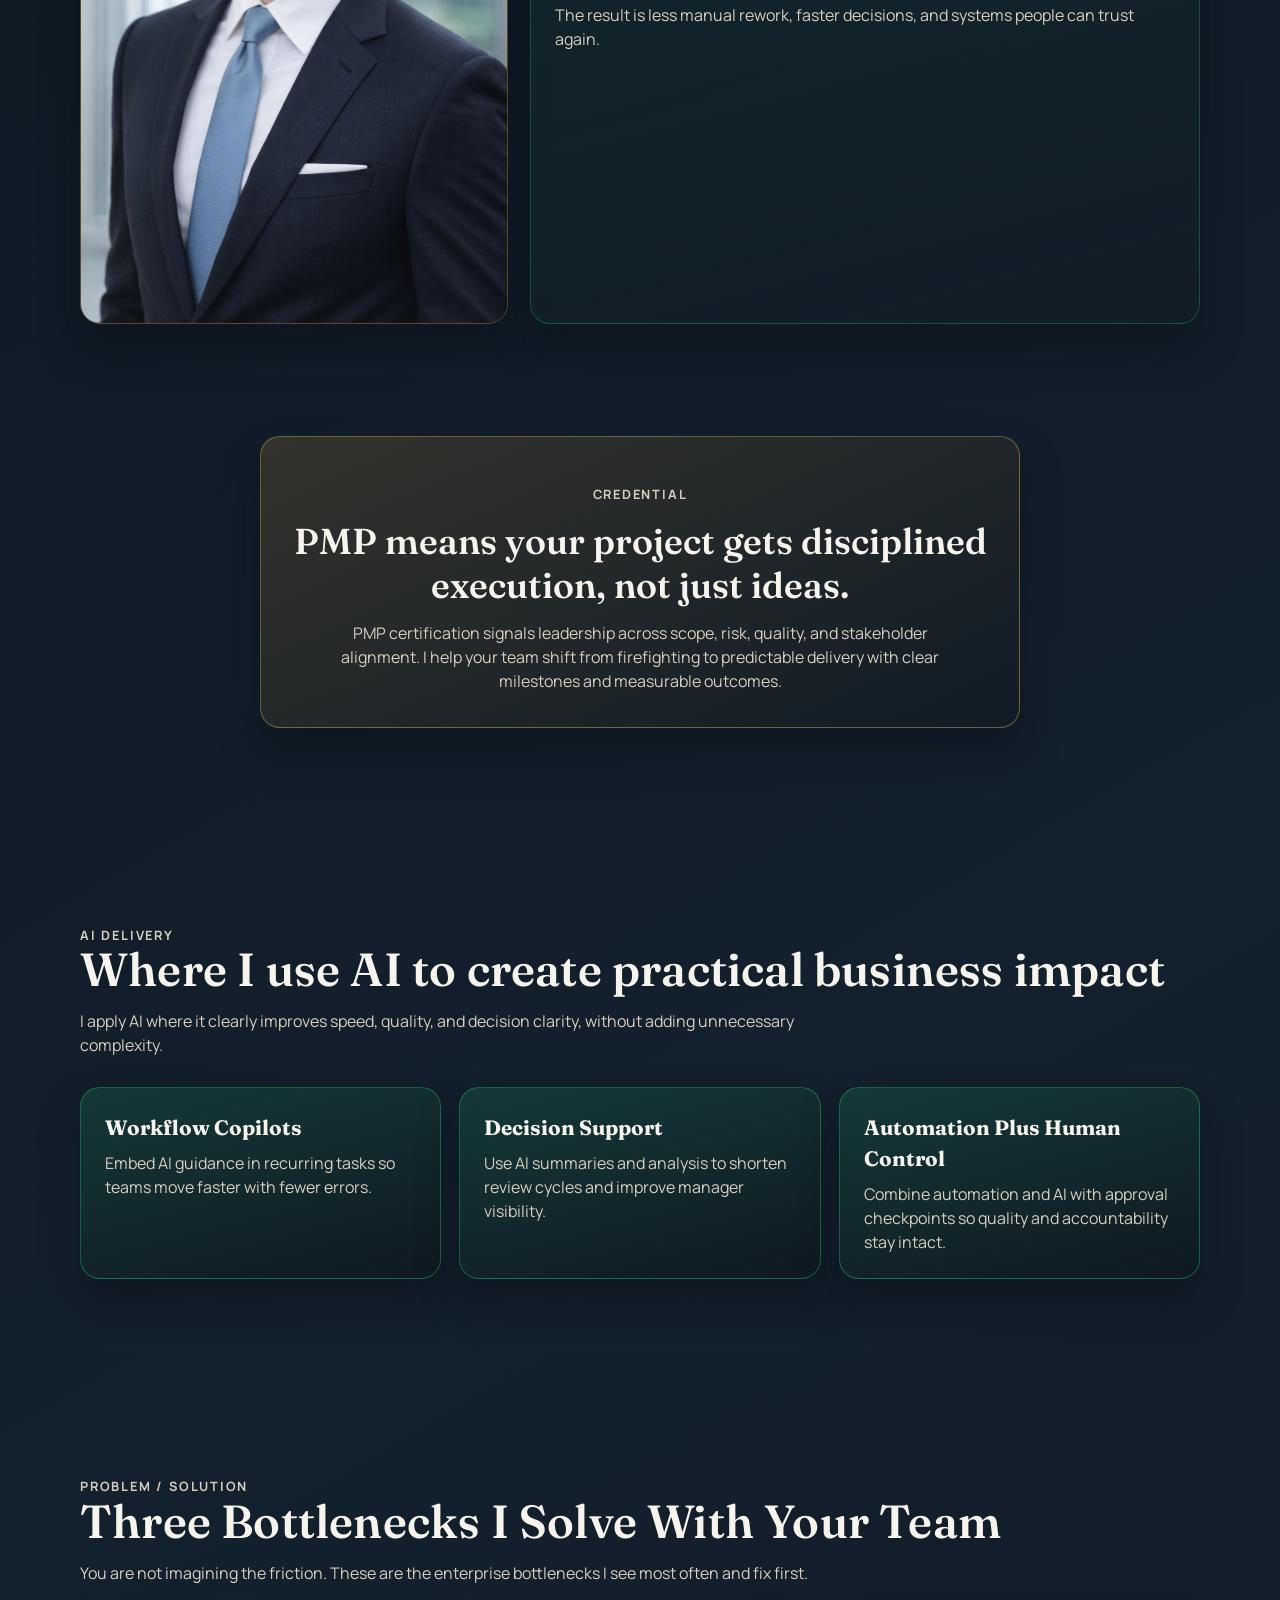
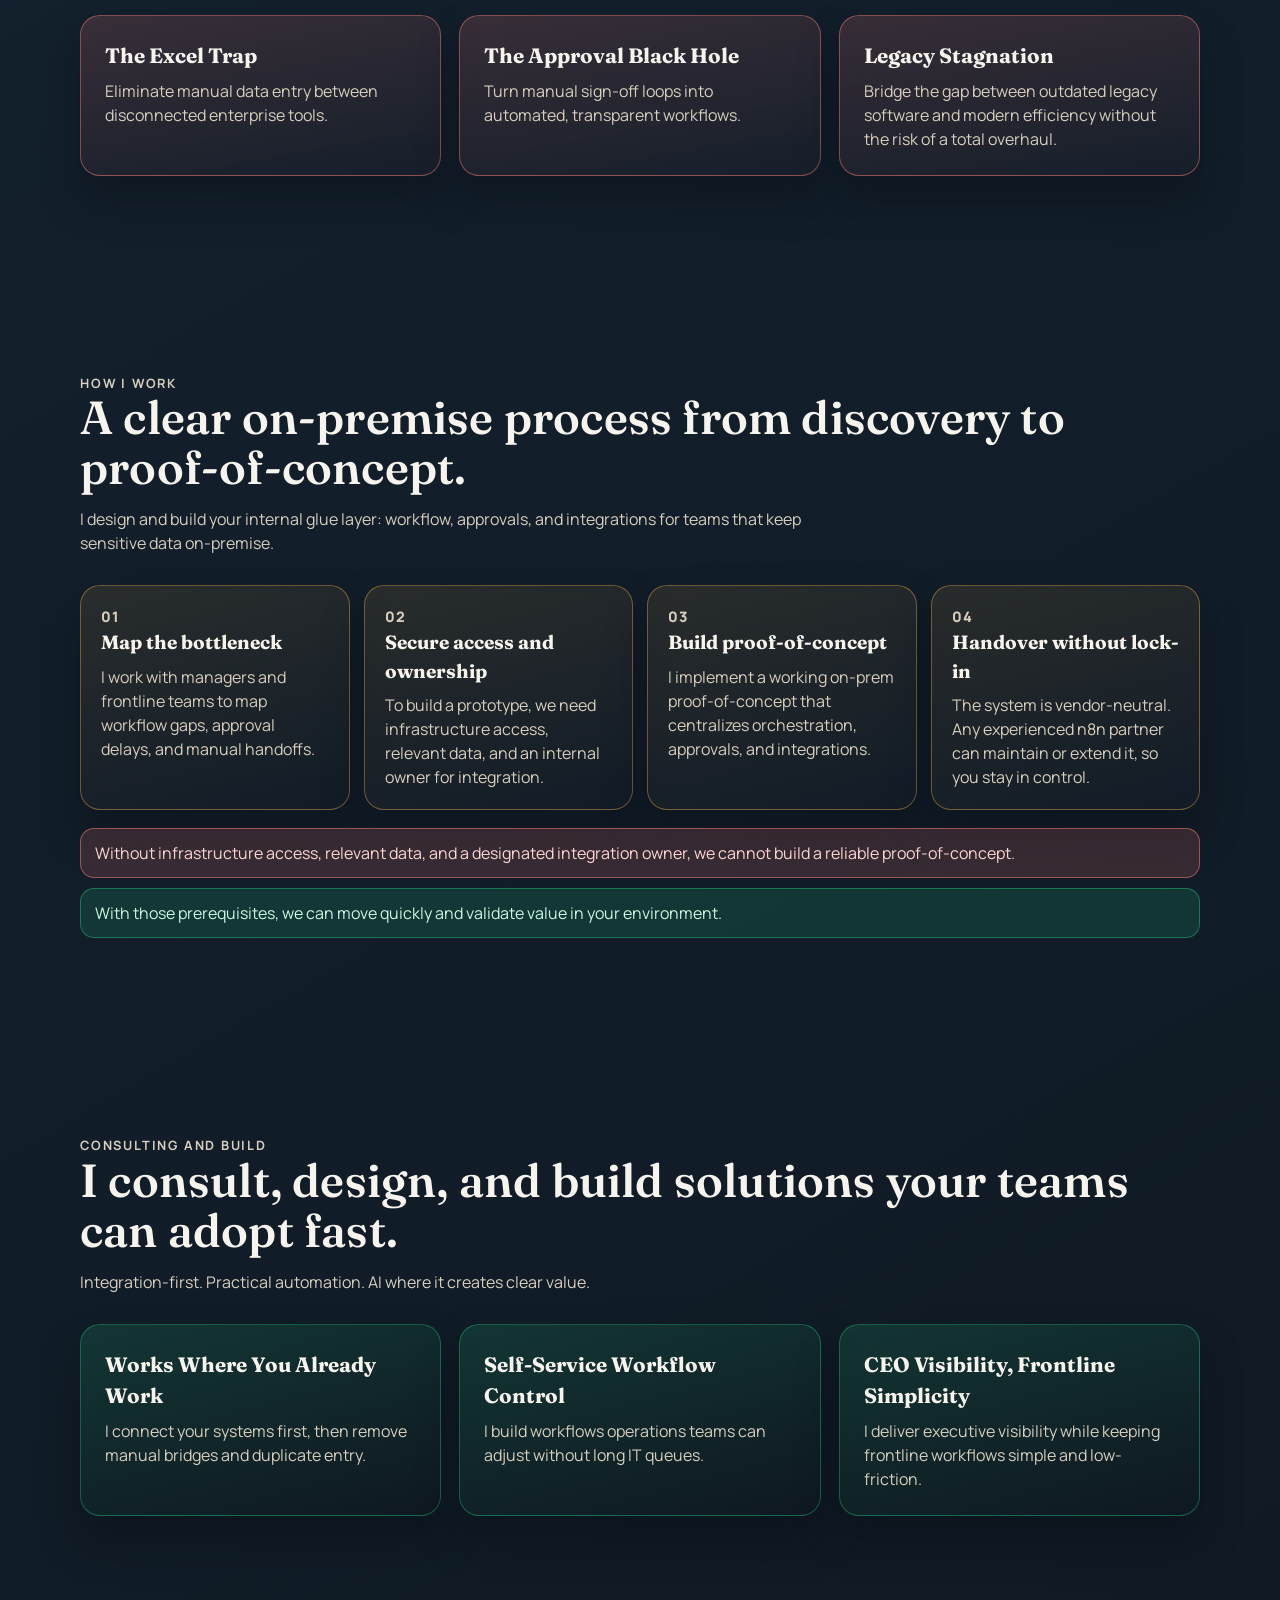
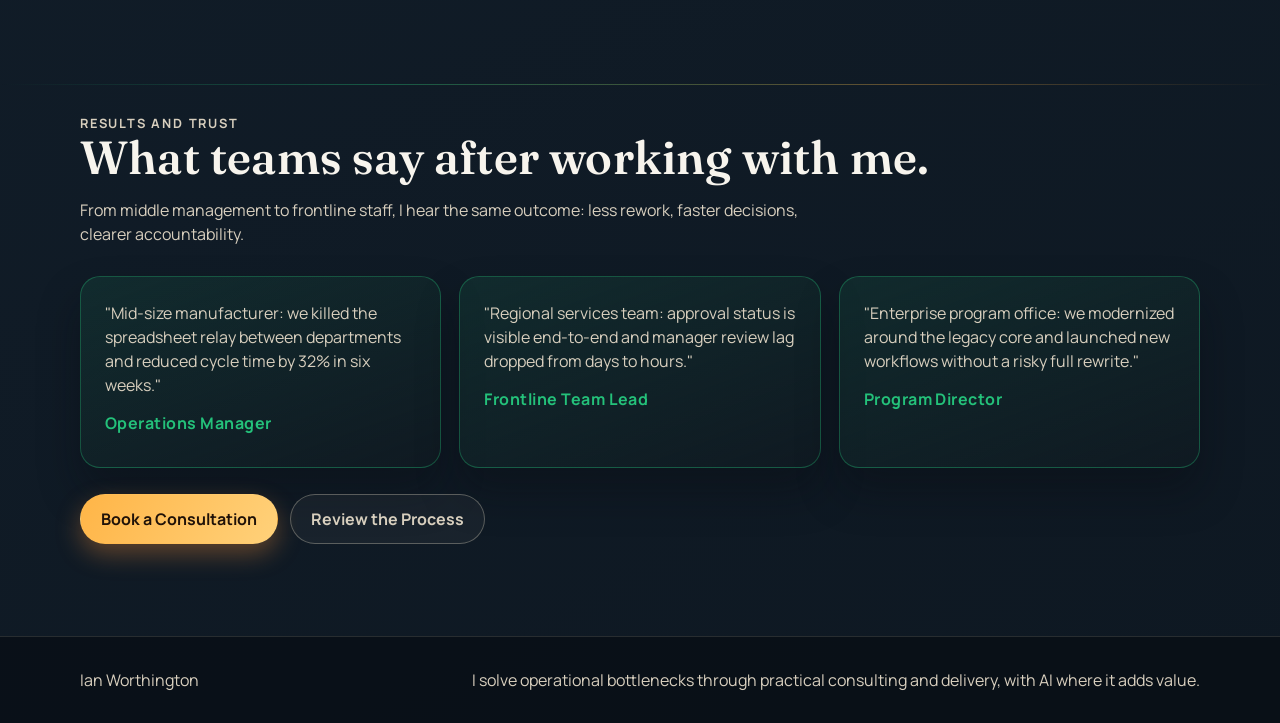
==== commit 93c47795: "Replace profile image and remove unused modelling section, images, and styles for improved site perf" ====
--- a/index.html
+++ b/index.html
@@ -10,6 +10,15 @@
   <link href="https://fonts.googleapis.com/css2?family=Fraunces:opsz,wght@9..144,300..700&family=Manrope:wght@400;500;600;700;800&display=swap" rel="stylesheet">
   <link rel="stylesheet" href="styles.css">
 </head>
+<!-- Google tag (gtag.js) -->
+<script async src="https://www.googletagmanager.com/gtag/js?id=G-MWHQ6DY5W8"></script>
+<script>
+  window.dataLayer = window.dataLayer || [];
+  function gtag(){dataLayer.push(arguments);}
+  gtag('js', new Date());
+
+  gtag('config', 'G-MWHQ6DY5W8');
+</script>
 <body>
   <div class="background-glow" aria-hidden="true"></div>
 
@@ -88,7 +97,7 @@
     <section class="section personal-intro" id="about-ian">
       <div class="container personal-intro-grid">
         <figure class="personal-photo reveal">
-          <img src="pics/_DSC7587a.jpg" data-i18n-attr="alt:profile.imageAlt" alt="Portrait of Ian Worthington">
+          <img src="pics/bigian.png" data-i18n-attr="alt:profile.imageAlt" alt="Portrait of Ian Worthington">
         </figure>
         <div class="personal-copy reveal">
           <p class="kicker" data-i18n="profile.kicker">Why Work With Ian</p>
@@ -103,7 +112,6 @@
     <section class="section pmp-credential" id="pmp">
       <div class="container pmp-credential-wrap reveal">
         <p class="kicker" data-i18n="pmp.kicker">Credential</p>
-        <img class="pmp-badge" src="pmp-badge.png" data-i18n-attr="alt:pmp.badgeAlt" alt="Project Management Professional certification badge">
         <h2 data-i18n="pmp.title">PMP means your project gets disciplined execution, not just ideas.</h2>
         <p data-i18n="pmp.body">PMP certification signals proven project leadership across scope, risk, quality, and stakeholder alignment. In practical terms, I help your team move from firefighting to predictable delivery with clear milestones, accountable ownership, and outcomes you can measure.</p>
       </div>
@@ -251,33 +259,6 @@
       </div>
     </section>
 
-    <section id="modelling" class="section modelling">
-      <div class="container">
-        <div class="section-head reveal">
-          <p class="kicker" data-i18n="modelling.kicker">Modelling</p>
-          <h2 data-i18n="modelling.title">Portfolio</h2>
-          <p data-i18n="modelling.body">A curated gallery with editorial and lifestyle direction.</p>
-        </div>
-
-        <div class="gallery" role="list" data-i18n-attr="aria-label:modelling.galleryAria" aria-label="Modelling portfolio images">
-          <figure class="gallery-item reveal" role="listitem">
-            <img src="pics/IMG_20220305_025509.jpg" data-i18n-attr="alt:modelling.image1" alt="Portfolio image 1">
-          </figure>
-          <figure class="gallery-item reveal" role="listitem">
-            <img src="pics/IMG_20221105_110325 (1).jpg" data-i18n-attr="alt:modelling.image2" alt="Portfolio image 2">
-          </figure>
-          <figure class="gallery-item reveal" role="listitem">
-            <img src="pics/IMG_20260312_080546.jpg" data-i18n-attr="alt:modelling.image3" alt="Portfolio image 3">
-          </figure>
-          <figure class="gallery-item reveal" role="listitem">
-            <img src="pics/me.jpg" data-i18n-attr="alt:modelling.image4" alt="Portfolio image 4">
-          </figure>
-          <figure class="gallery-item reveal" role="listitem">
-            <img src="pics/_DSC7587a.jpg" data-i18n-attr="alt:modelling.image5" alt="Portfolio image 5">
-          </figure>
-        </div>
-      </div>
-    </section>
   </main>
 
   <footer class="site-footer">
--- a/styles.css
+++ b/styles.css
@@ -204,15 +204,6 @@
   margin-bottom: 16px;
 }
 
-.pmp-badge {
-  display: block;
-  width: clamp(168px, 25vw, 250px);
-  aspect-ratio: 1 / 1;
-  object-fit: contain;
-  margin: 0 auto 18px;
-  filter: drop-shadow(0 14px 30px rgba(245, 143, 58, 0.32));
-}
-
 .pmp-credential-wrap h2 {
   margin: 0;
   font-family: "Fraunces", Georgia, serif;
@@ -512,49 +503,6 @@
   flex-wrap: wrap;
 }
 
-.gallery {
-  margin-top: 34px;
-  display: grid;
-  grid-template-columns: repeat(12, 1fr);
-  gap: 12px;
-}
-
-.gallery-item {
-  margin: 0;
-  border-radius: 16px;
-  overflow: hidden;
-  min-height: 180px;
-  border: 1px solid rgba(216, 205, 187, 0.2);
-  box-shadow: var(--shadow);
-  transform: translateY(0);
-  transition: transform 0.3s ease, filter 0.3s ease;
-}
-
-.gallery-item:nth-child(1),
-.gallery-item:nth-child(4) {
-  grid-column: span 7;
-}
-
-.gallery-item:nth-child(2),
-.gallery-item:nth-child(3),
-.gallery-item:nth-child(5),
-.gallery-item:nth-child(6),
-.gallery-item:nth-child(7) {
-  grid-column: span 5;
-}
-
-.gallery-item img {
-  width: 100%;
-  height: 100%;
-  object-fit: cover;
-  display: block;
-  filter: saturate(0.92) contrast(1.02);
-}
-
-.gallery-item:hover {
-  transform: translateY(-5px) scale(1.01);
-}
-
 .site-footer {
   border-top: 1px solid rgba(216, 205, 187, 0.15);
   background: rgba(9, 14, 20, 0.75);
@@ -611,22 +559,6 @@
   .quick-start .flow-grid {
     grid-template-columns: 1fr;
   }
-
-  .gallery {
-    grid-template-columns: repeat(2, 1fr);
-  }
-
-  .gallery-item,
-  .gallery-item:nth-child(1),
-  .gallery-item:nth-child(2),
-  .gallery-item:nth-child(3),
-  .gallery-item:nth-child(4),
-  .gallery-item:nth-child(5),
-  .gallery-item:nth-child(6),
-  .gallery-item:nth-child(7) {
-    grid-column: span 1;
-    min-height: 240px;
-  }
 }
 
 @media (max-width: 640px) {
@@ -636,10 +568,6 @@
 
   .pmp-credential-wrap {
     padding: 28px 20px;
-  }
-
-  .pmp-badge {
-    width: clamp(148px, 44vw, 210px);
   }
 
   .nav-wrap {
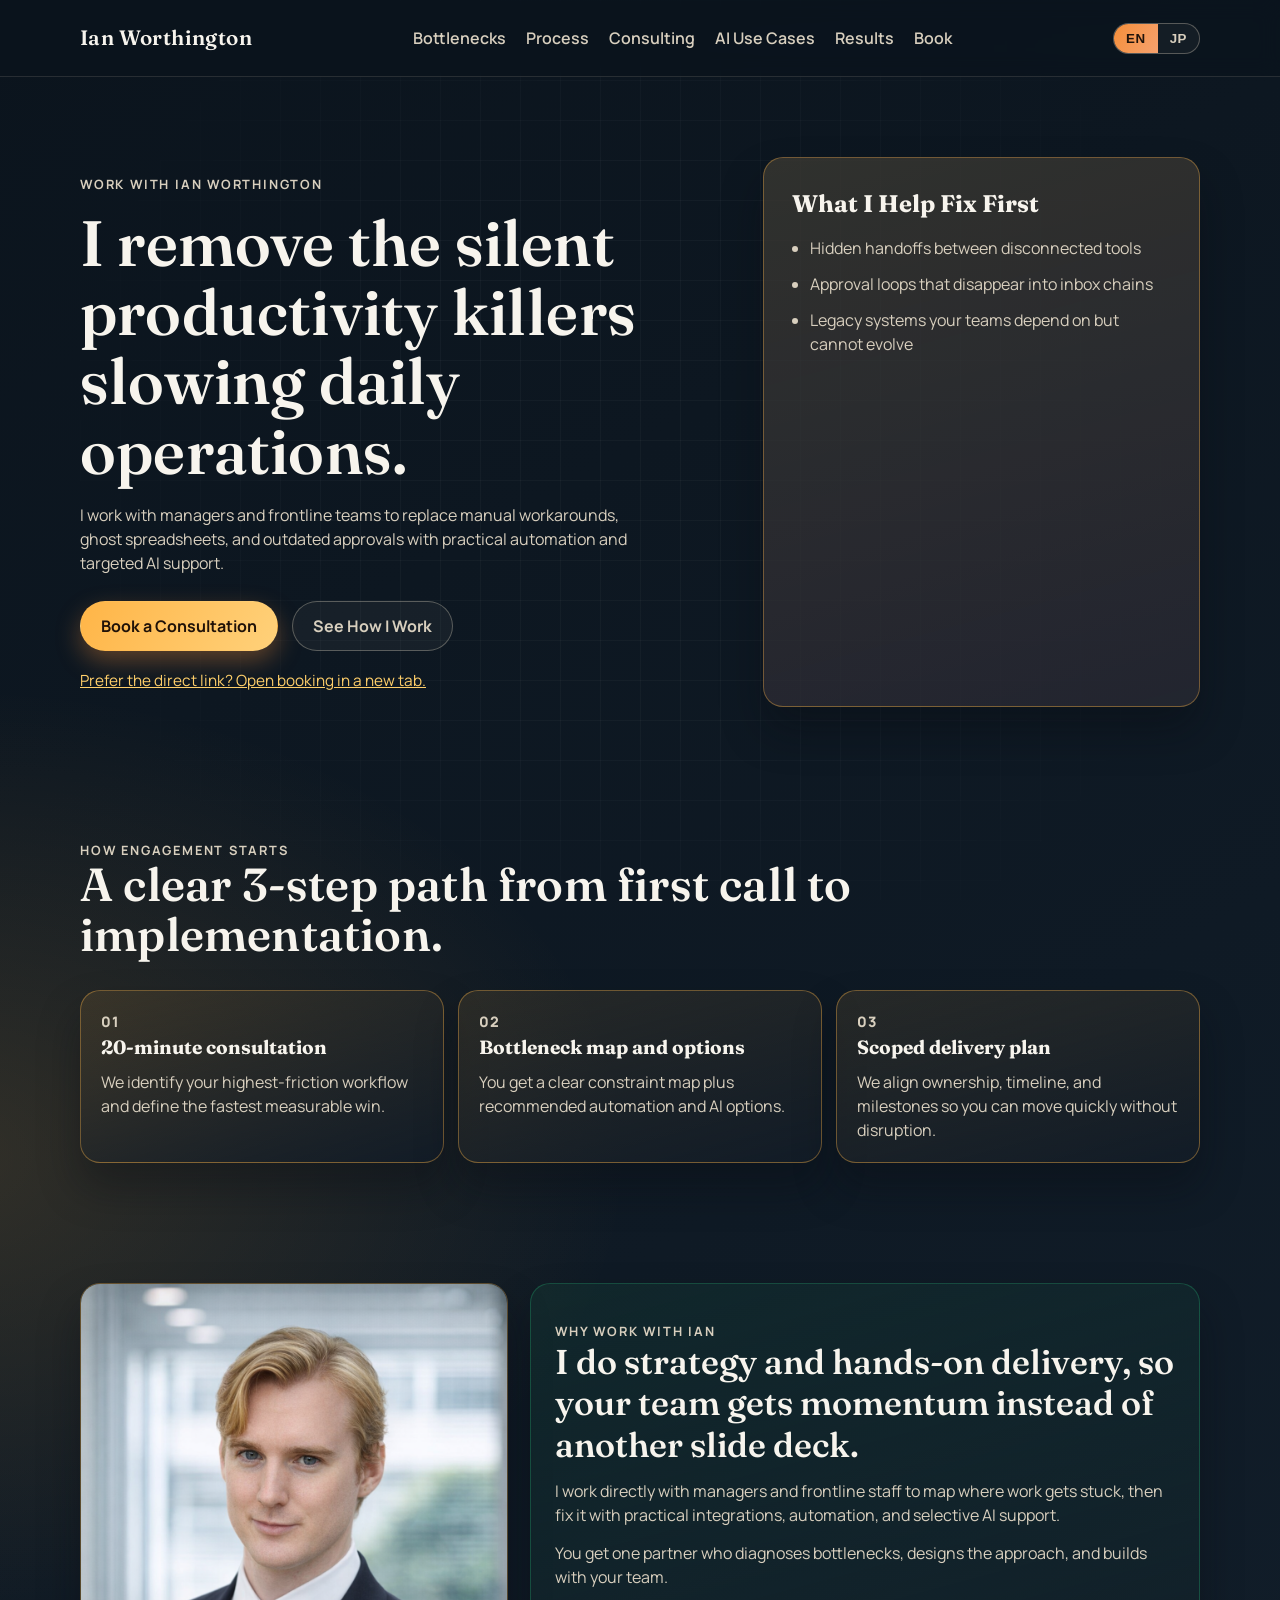
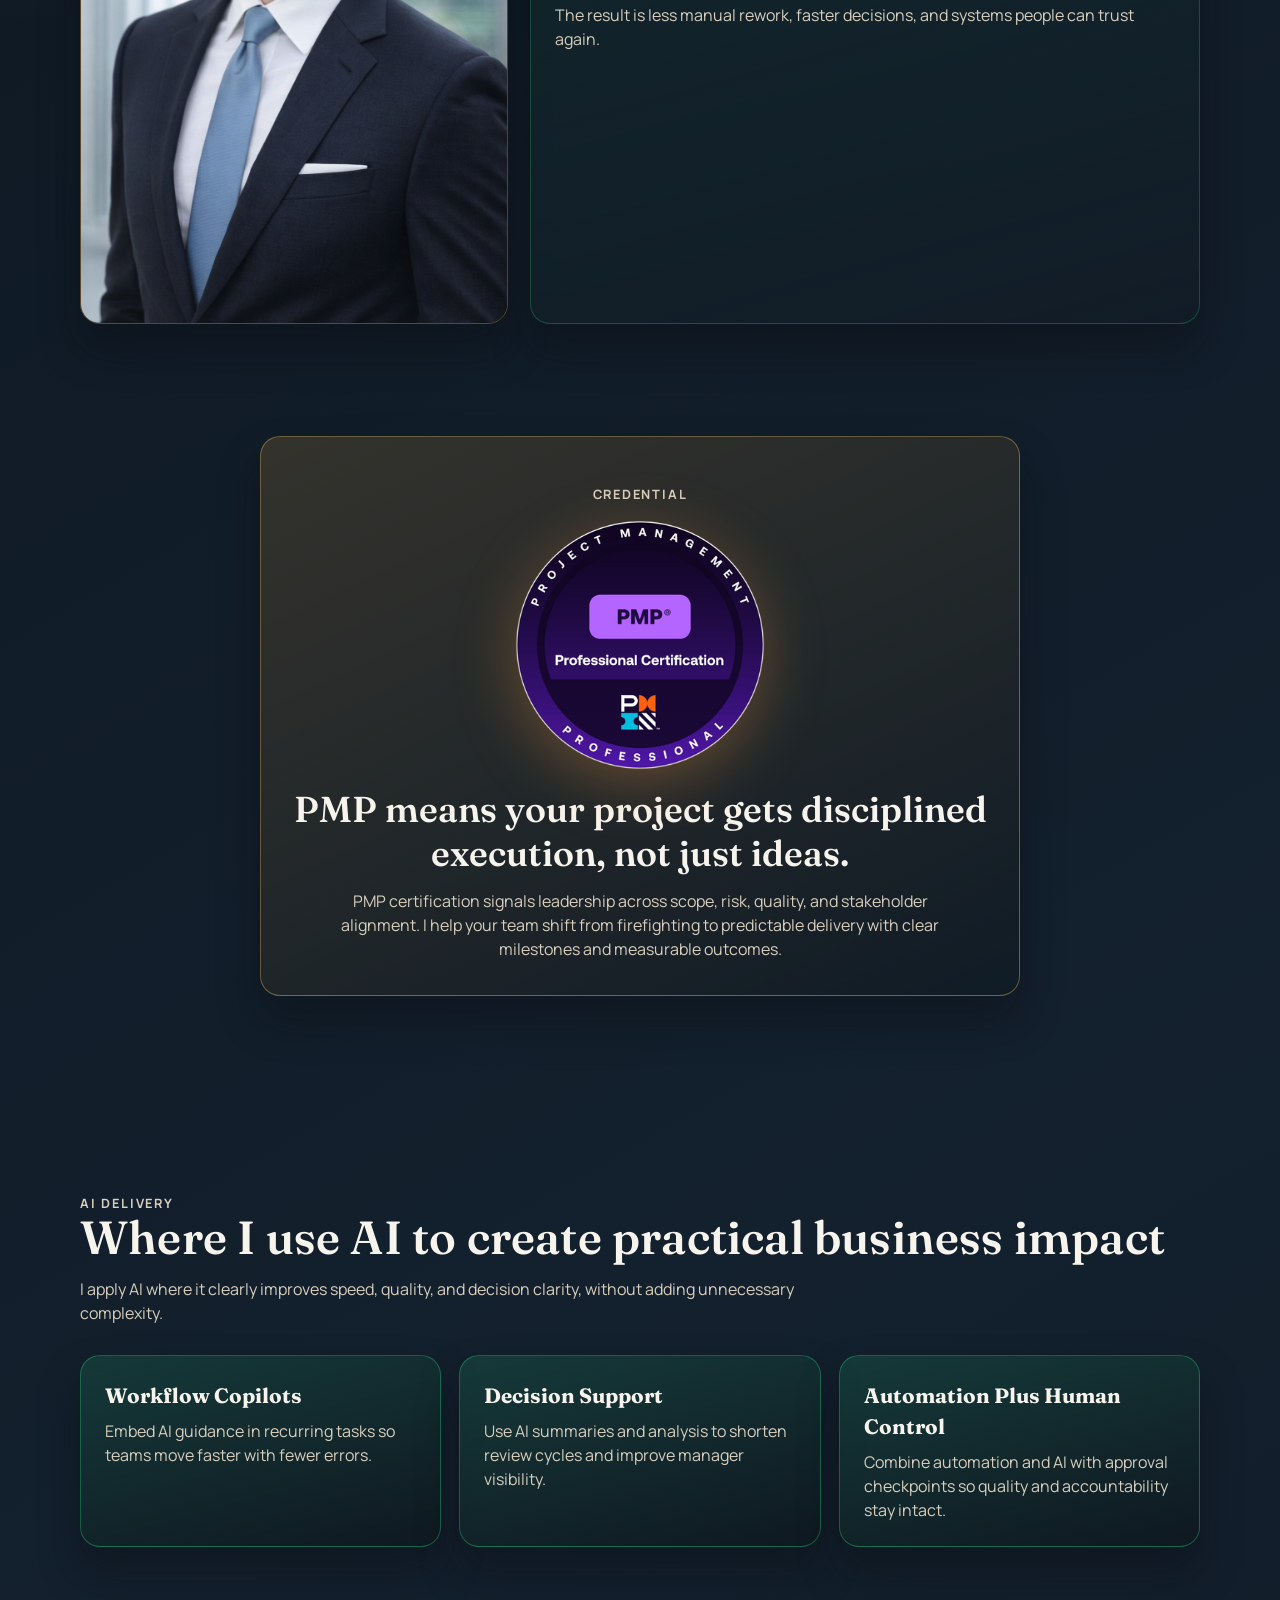
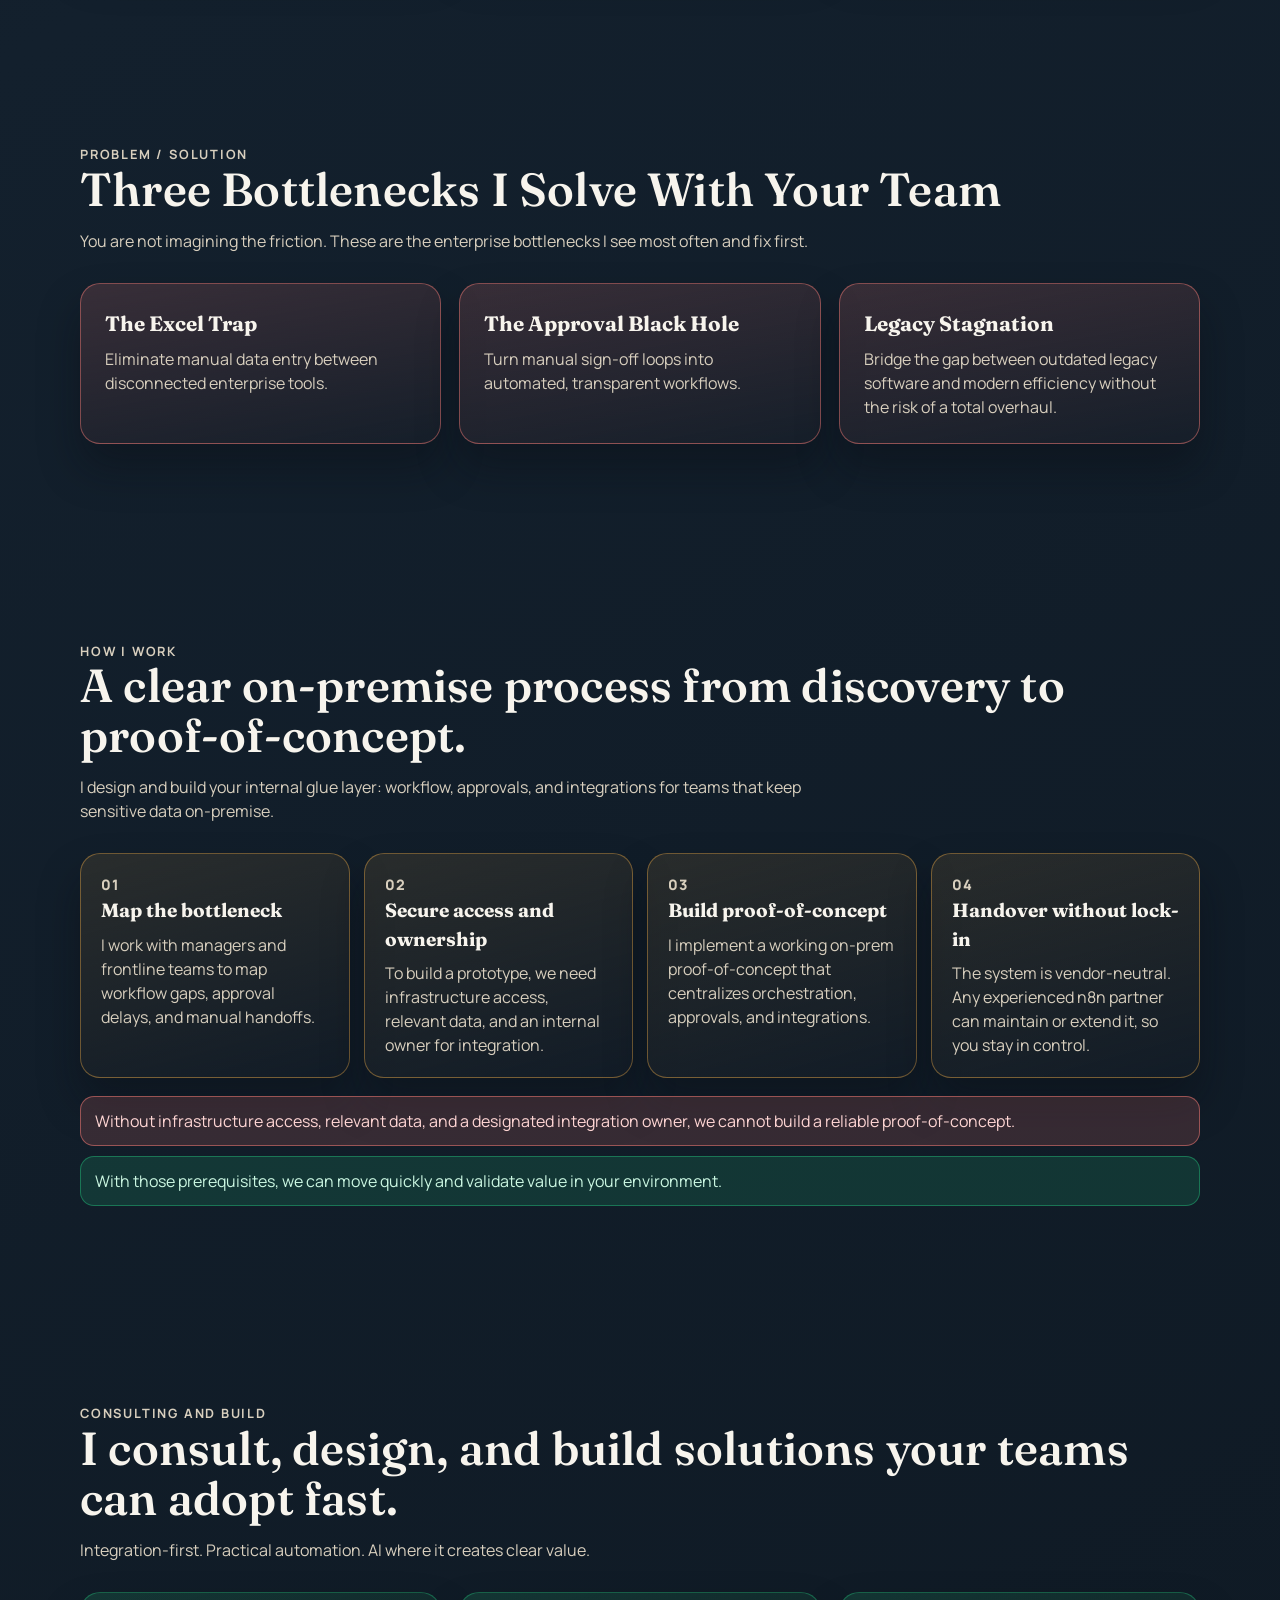
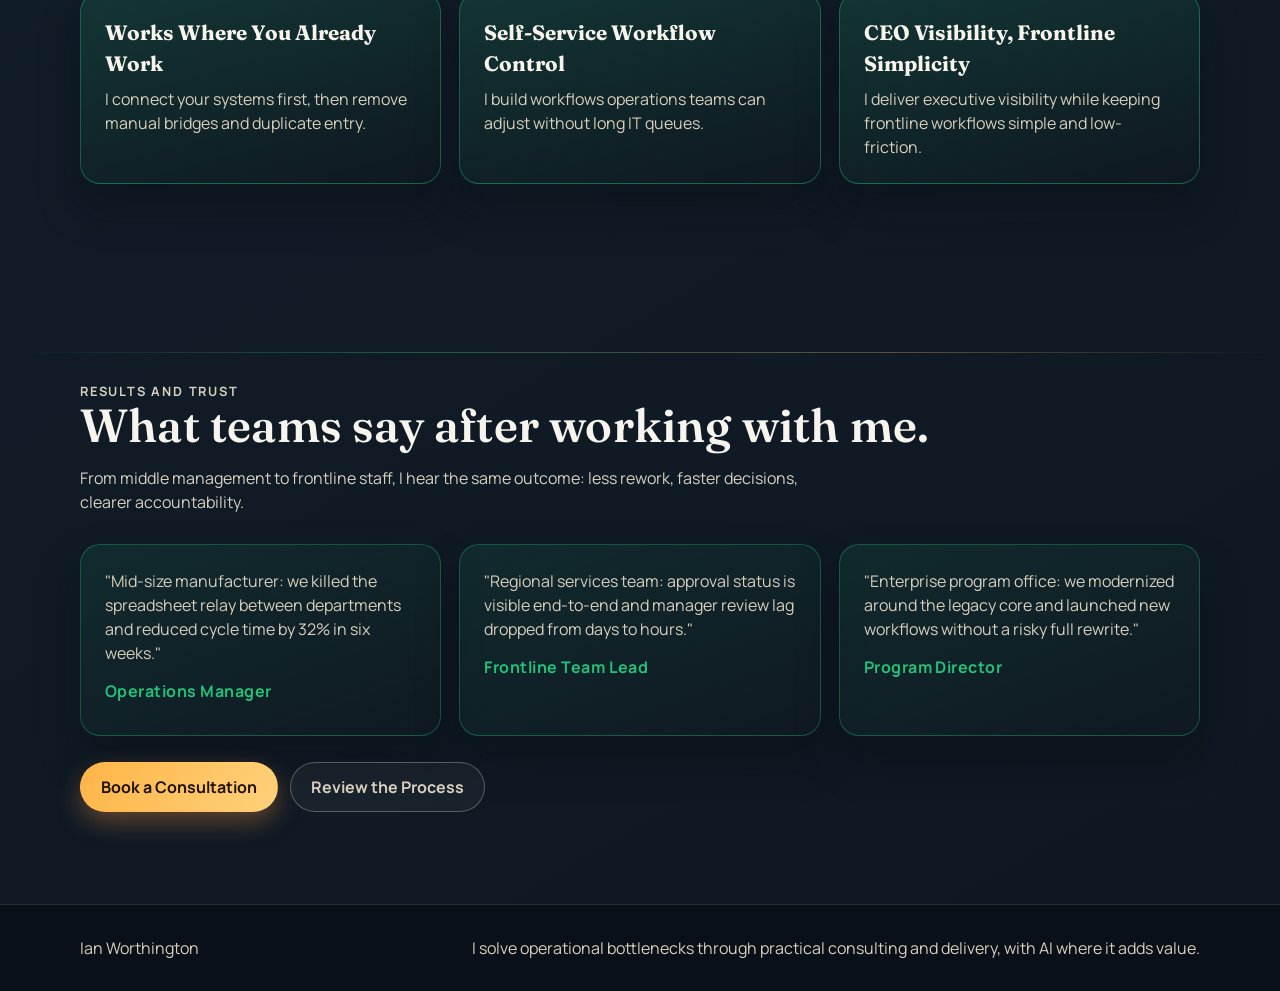
==== commit 348201c0: "Add PMP certification badge and update styles for improved presentation" ====
--- a/index.html
+++ b/index.html
@@ -112,6 +112,7 @@
     <section class="section pmp-credential" id="pmp">
       <div class="container pmp-credential-wrap reveal">
         <p class="kicker" data-i18n="pmp.kicker">Credential</p>
+        <img class="pmp-badge" src="pmp-badge.png" data-i18n-attr="alt:pmp.badgeAlt" alt="Project Management Professional certification badge">
         <h2 data-i18n="pmp.title">PMP means your project gets disciplined execution, not just ideas.</h2>
         <p data-i18n="pmp.body">PMP certification signals proven project leadership across scope, risk, quality, and stakeholder alignment. In practical terms, I help your team move from firefighting to predictable delivery with clear milestones, accountable ownership, and outcomes you can measure.</p>
       </div>
--- a/styles.css
+++ b/styles.css
@@ -204,6 +204,15 @@
   margin-bottom: 16px;
 }
 
+.pmp-badge {
+  display: block;
+  width: clamp(168px, 25vw, 250px);
+  aspect-ratio: 1 / 1;
+  object-fit: contain;
+  margin: 0 auto 18px;
+  filter: drop-shadow(0 14px 30px rgba(245, 143, 58, 0.32));
+}
+
 .pmp-credential-wrap h2 {
   margin: 0;
   font-family: "Fraunces", Georgia, serif;
@@ -570,6 +579,10 @@
     padding: 28px 20px;
   }
 
+  .pmp-badge {
+    width: clamp(148px, 44vw, 210px);
+  }
+
   .nav-wrap {
     flex-wrap: wrap;
     justify-content: center;
